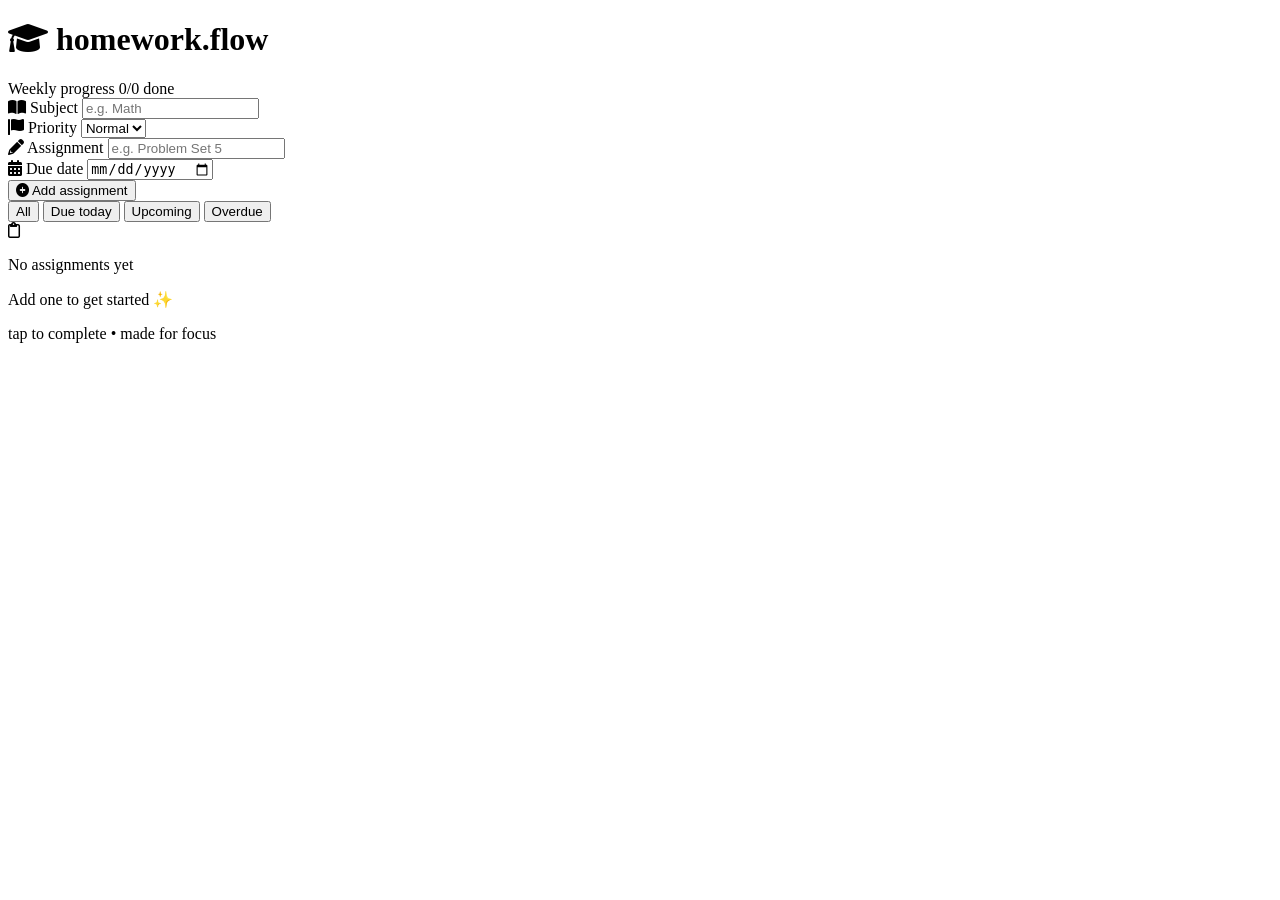
==== index.html @ b2c5ca24 "Create index.html" ====
<!DOCTYPE html>
<html lang="en">
<head>
  <meta charset="UTF-8">
  <meta name="viewport" content="width=device-width, initial-scale=1.0, maximum-scale=1.0, user-scalable=yes">
  <title>Homework Tracker • flow</title>
  <!-- Font Awesome 6 -->
  <link rel="stylesheet" href="https://cdnjs.cloudflare.com/ajax/libs/font-awesome/6.0.0-beta3/css/all.min.css">
  <!-- Google Font Inter -->
  <link rel="preconnect" href="https://fonts.googleapis.com">
  <link rel="preconnect" href="https://fonts.gstatic.com" crossorigin>
  <link href="https://fonts.googleapis.com/css2?family=Inter:opsz,wght@14..32,400;14..32,500;14..32,600;14..32,700&display=swap" rel="stylesheet">
  <!-- Our styles -->
  <link rel="stylesheet" href="styles.css">
</head>
<body>
  <div class="container">
    <!-- header with progress -->
    <header class="header">
      <div class="header-top">
        <h1 class="logo">
          <span class="logo-icon"><i class="fas fa-graduation-cap"></i></span>
          homework<span class="logo-dot">.</span>flow
        </h1>
        <div class="date-badge" id="currentDate"></div>
      </div>
      <div class="progress-section">
        <div class="progress-text">
          <span id="progressLabel">Weekly progress</span>
          <span class="progress-numbers"><span id="completedCount">0</span>/<span id="totalCount">0</span> done</span>
        </div>
        <div class="progress-bar-container">
          <div class="progress-bar" id="progressBar" style="width: 0%;"></div>
        </div>
      </div>
    </header>

    <!-- add assignment form -->
    <section class="add-section">
      <form id="assignmentForm" autocomplete="off">
        <div class="input-row">
          <div class="field subject-field">
            <label for="subjectInput"><i class="fas fa-book-open"></i> Subject</label>
            <input type="text" id="subjectInput" placeholder="e.g. Math" required>
          </div>
          <div class="field priority-field">
            <label for="prioritySelect"><i class="fas fa-flag"></i> Priority</label>
            <select id="prioritySelect">
              <option value="normal">Normal</option>
              <option value="urgent">Urgent</option>
              <option value="low">Low</option>
            </select>
          </div>
        </div>
        <div class="field title-field">
          <label for="titleInput"><i class="fas fa-pencil-alt"></i> Assignment</label>
          <input type="text" id="titleInput" placeholder="e.g. Problem Set 5" required>
        </div>
        <div class="field date-field">
          <label for="dueDateInput"><i class="fas fa-calendar-alt"></i> Due date</label>
          <input type="date" id="dueDateInput" required>
        </div>
        <button type="submit" class="btn-add">
          <i class="fas fa-plus-circle"></i> Add assignment
        </button>
      </form>
    </section>

    <!-- filter tabs -->
    <div class="filters">
      <button class="filter-btn active" data-filter="all">All</button>
      <button class="filter-btn" data-filter="today">Due today</button>
      <button class="filter-btn" data-filter="upcoming">Upcoming</button>
      <button class="filter-btn" data-filter="overdue">Overdue</button>
    </div>

    <!-- assignments list -->
    <section class="assignments-list" id="assignmentsList">
      <!-- dynamically populated by app.js -->
      <div class="empty-state" id="emptyState">
        <div class="empty-icon"><i class="far fa-clipboard"></i></div>
        <p>No assignments yet</p>
        <p class="sub">Add one to get started ✨</p>
      </div>
    </section>

    <footer class="footer">
      <p>tap to complete • made for focus</p>
    </footer>
  </div>

  <!-- our main JavaScript -->
  <script src="app.js"></script>
</body>
</html>
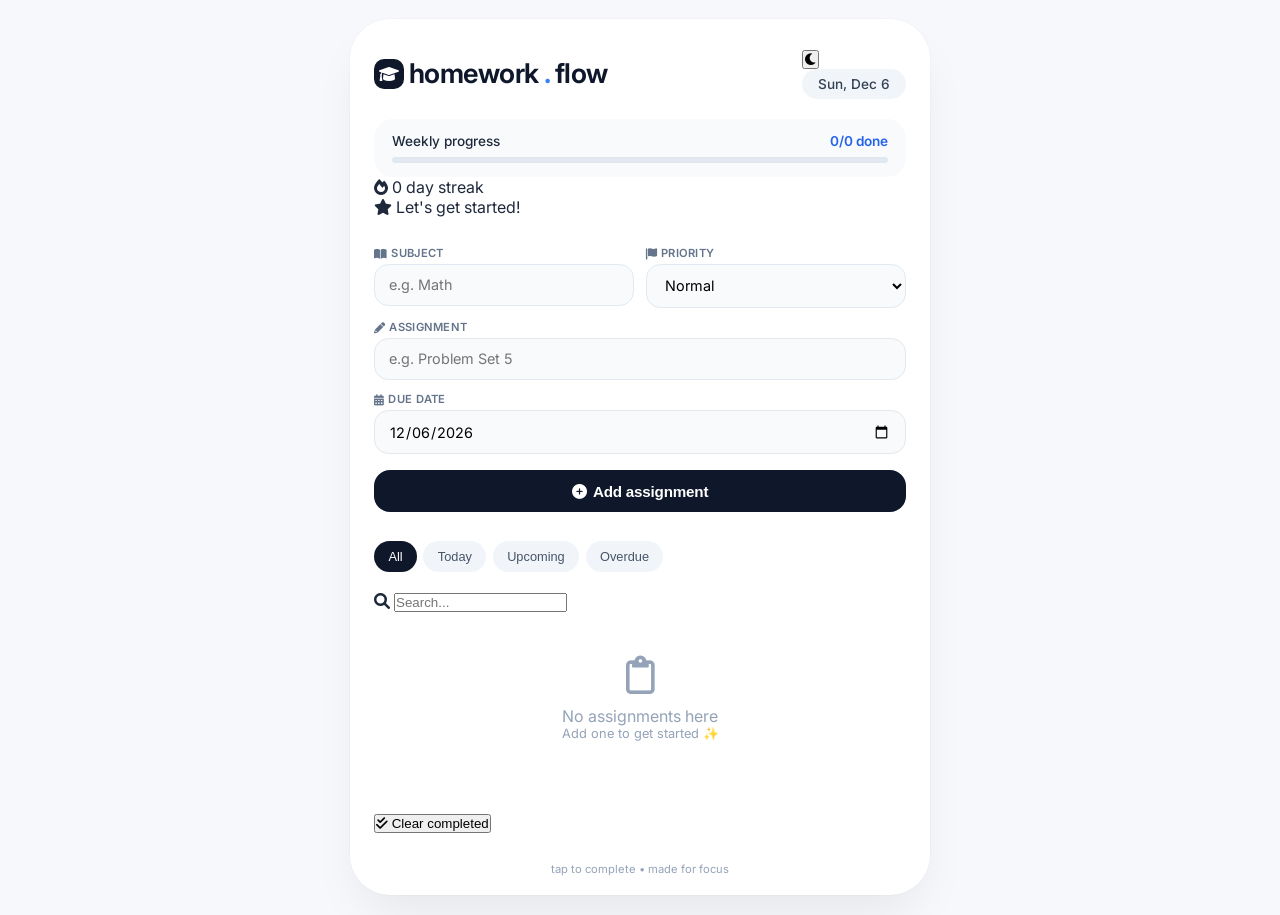
==== commit 88f54350: "Update index.html" ====
--- a/index.html
+++ b/index.html
@@ -2,27 +2,29 @@
 <html lang="en">
 <head>
   <meta charset="UTF-8">
-  <meta name="viewport" content="width=device-width, initial-scale=1.0, maximum-scale=1.0, user-scalable=yes">
+  <meta name="viewport" content="width=device-width, initial-scale=1.0, maximum-scale=1.0, user-scalable=yes, viewport-fit=cover">
   <title>Homework Tracker • flow</title>
-  <!-- Font Awesome 6 -->
   <link rel="stylesheet" href="https://cdnjs.cloudflare.com/ajax/libs/font-awesome/6.0.0-beta3/css/all.min.css">
-  <!-- Google Font Inter -->
   <link rel="preconnect" href="https://fonts.googleapis.com">
   <link rel="preconnect" href="https://fonts.gstatic.com" crossorigin>
   <link href="https://fonts.googleapis.com/css2?family=Inter:opsz,wght@14..32,400;14..32,500;14..32,600;14..32,700&display=swap" rel="stylesheet">
-  <!-- Our styles -->
   <link rel="stylesheet" href="styles.css">
 </head>
 <body>
   <div class="container">
-    <!-- header with progress -->
+    <!-- header -->
     <header class="header">
       <div class="header-top">
         <h1 class="logo">
           <span class="logo-icon"><i class="fas fa-graduation-cap"></i></span>
           homework<span class="logo-dot">.</span>flow
         </h1>
-        <div class="date-badge" id="currentDate"></div>
+        <div class="header-actions">
+          <button class="icon-btn theme-toggle" id="themeToggle" aria-label="Toggle theme">
+            <i class="fas fa-moon"></i>
+          </button>
+          <div class="date-badge" id="currentDate"></div>
+        </div>
       </div>
       <div class="progress-section">
         <div class="progress-text">
@@ -31,6 +33,17 @@
         </div>
         <div class="progress-bar-container">
           <div class="progress-bar" id="progressBar" style="width: 0%;"></div>
+        </div>
+      </div>
+      <!-- streak & motivation -->
+      <div class="stats-row" id="statsRow">
+        <div class="stat-badge">
+          <i class="fas fa-fire"></i>
+          <span id="streakCount">0</span> day streak
+        </div>
+        <div class="stat-badge" id="motivationBadge">
+          <i class="fas fa-star"></i>
+          <span id="motivationText">Let's get started!</span>
         </div>
       </div>
     </header>
@@ -66,17 +79,22 @@
       </form>
     </section>
 
-    <!-- filter tabs -->
-    <div class="filters">
-      <button class="filter-btn active" data-filter="all">All</button>
-      <button class="filter-btn" data-filter="today">Due today</button>
-      <button class="filter-btn" data-filter="upcoming">Upcoming</button>
-      <button class="filter-btn" data-filter="overdue">Overdue</button>
+    <!-- filter tabs + search -->
+    <div class="controls-row">
+      <div class="filters">
+        <button class="filter-btn active" data-filter="all">All</button>
+        <button class="filter-btn" data-filter="today">Today</button>
+        <button class="filter-btn" data-filter="upcoming">Upcoming</button>
+        <button class="filter-btn" data-filter="overdue">Overdue</button>
+      </div>
+      <div class="search-wrapper">
+        <i class="fas fa-search search-icon"></i>
+        <input type="text" id="searchInput" placeholder="Search..." class="search-input">
+      </div>
     </div>
 
     <!-- assignments list -->
     <section class="assignments-list" id="assignmentsList">
-      <!-- dynamically populated by app.js -->
       <div class="empty-state" id="emptyState">
         <div class="empty-icon"><i class="far fa-clipboard"></i></div>
         <p>No assignments yet</p>
@@ -84,12 +102,18 @@
       </div>
     </section>
 
+    <!-- clear completed button -->
+    <div class="actions-footer">
+      <button class="btn-clear" id="clearCompletedBtn">
+        <i class="fas fa-check-double"></i> Clear completed
+      </button>
+    </div>
+
     <footer class="footer">
       <p>tap to complete • made for focus</p>
     </footer>
   </div>
 
-  <!-- our main JavaScript -->
   <script src="app.js"></script>
 </body>
 </html>
--- a/styles.css
+++ b/styles.css
@@ -0,0 +1,358 @@
+/* ----- base & reset ----- */
+* {
+  margin: 0;
+  padding: 0;
+  box-sizing: border-box;
+}
+
+body {
+  background: #f6f8fc;
+  font-family: 'Inter', -apple-system, BlinkMacSystemFont, 'Segoe UI', Roboto, sans-serif;
+  display: flex;
+  justify-content: center;
+  align-items: center;
+  min-height: 100vh;
+  padding: 1.2rem;
+  color: #1e293b;
+}
+
+.container {
+  width: 100%;
+  max-width: 580px;
+  background: rgba(255,255,255,0.8);
+  backdrop-filter: blur(24px);
+  -webkit-backdrop-filter: blur(24px);
+  background: #ffffff;
+  border-radius: 2.5rem;
+  padding: 1.8rem 1.5rem 1.2rem;
+  box-shadow: 0 25px 50px -12px rgba(0,0,0,0.08), 0 0 0 1px rgba(0,0,0,0.02);
+}
+
+/* ----- header ----- */
+.header {
+  margin-bottom: 1.8rem;
+}
+
+.header-top {
+  display: flex;
+  justify-content: space-between;
+  align-items: center;
+  margin-bottom: 1.2rem;
+}
+
+.logo {
+  font-weight: 650;
+  font-size: 1.7rem;
+  letter-spacing: -0.5px;
+  color: #0f172a;
+  display: flex;
+  align-items: center;
+  gap: 0.3rem;
+}
+
+.logo-icon {
+  background: #0f172a;
+  color: white;
+  font-size: 1rem;
+  width: 30px;
+  height: 30px;
+  border-radius: 10px;
+  display: flex;
+  align-items: center;
+  justify-content: center;
+}
+
+.logo-dot {
+  color: #3b82f6;
+  font-weight: 700;
+}
+
+.date-badge {
+  background: #f1f5f9;
+  padding: 0.45rem 1rem;
+  border-radius: 2rem;
+  font-weight: 500;
+  font-size: 0.85rem;
+  color: #334155;
+}
+
+.progress-section {
+  background: #f8fafc;
+  border-radius: 1.2rem;
+  padding: 0.9rem 1.1rem;
+}
+
+.progress-text {
+  display: flex;
+  justify-content: space-between;
+  font-size: 0.85rem;
+  font-weight: 500;
+  margin-bottom: 0.5rem;
+}
+
+.progress-numbers {
+  color: #2563eb;
+  font-weight: 600;
+}
+
+.progress-bar-container {
+  height: 6px;
+  background: #e2e8f0;
+  border-radius: 20px;
+  overflow: hidden;
+}
+
+.progress-bar {
+  height: 100%;
+  width: 0%;
+  background: linear-gradient(90deg, #2563eb, #3b82f6);
+  border-radius: 20px;
+  transition: width 0.35s ease;
+}
+
+/* ----- add form ----- */
+.add-section {
+  margin-bottom: 1.8rem;
+}
+
+#assignmentForm {
+  display: flex;
+  flex-direction: column;
+  gap: 0.8rem;
+}
+
+.input-row {
+  display: flex;
+  gap: 0.7rem;
+}
+
+.field {
+  display: flex;
+  flex-direction: column;
+  gap: 0.25rem;
+  flex: 1;
+}
+
+.field label {
+  font-size: 0.7rem;
+  font-weight: 600;
+  text-transform: uppercase;
+  letter-spacing: 0.3px;
+  color: #64748b;
+  display: flex;
+  align-items: center;
+  gap: 0.25rem;
+}
+
+.field input, .field select {
+  background: #f1f5f9;
+  border: 1px solid transparent;
+  border-radius: 0.9rem;
+  padding: 0.7rem 0.9rem;
+  font-family: 'Inter', sans-serif;
+  font-size: 0.9rem;
+  outline: none;
+  transition: all 0.2s;
+  background: #f8fafc;
+  border: 1px solid #e2e8f0;
+}
+
+.field input:focus, .field select:focus {
+  border-color: #3b82f6;
+  background: white;
+  box-shadow: 0 0 0 3px rgba(59,130,246,0.1);
+}
+
+.btn-add {
+  background: #0f172a;
+  color: white;
+  border: none;
+  border-radius: 1rem;
+  padding: 0.8rem;
+  font-weight: 600;
+  font-size: 0.95rem;
+  display: flex;
+  align-items: center;
+  justify-content: center;
+  gap: 0.4rem;
+  cursor: pointer;
+  transition: 0.2s;
+  margin-top: 0.2rem;
+  letter-spacing: -0.2px;
+}
+
+.btn-add:hover {
+  background: #1e293b;
+}
+
+/* ----- filters ----- */
+.filters {
+  display: flex;
+  gap: 0.4rem;
+  margin-bottom: 1.2rem;
+  flex-wrap: wrap;
+}
+
+.filter-btn {
+  background: #f1f5f9;
+  border: none;
+  padding: 0.5rem 0.9rem;
+  border-radius: 2rem;
+  font-size: 0.8rem;
+  font-weight: 500;
+  color: #475569;
+  cursor: pointer;
+  transition: all 0.2s;
+}
+
+.filter-btn.active {
+  background: #0f172a;
+  color: white;
+}
+
+/* ----- assignment cards ----- */
+.assignments-list {
+  display: flex;
+  flex-direction: column;
+  gap: 0.7rem;
+  min-height: 200px;
+}
+
+.assignment-card {
+  background: white;
+  border: 1px solid #e9eef3;
+  border-radius: 1.2rem;
+  padding: 0.9rem 1rem;
+  display: flex;
+  align-items: center;
+  justify-content: space-between;
+  transition: all 0.2s ease;
+  box-shadow: 0 1px 3px rgba(0,0,0,0.02);
+  animation: fadeSlide 0.25s ease;
+}
+
+.assignment-card:hover {
+  border-color: #cbd5e1;
+}
+
+.assignment-left {
+  display: flex;
+  align-items: center;
+  gap: 0.8rem;
+  flex: 1;
+}
+
+.priority-dot {
+  width: 4px;
+  height: 32px;
+  border-radius: 20px;
+  background: #94a3b8;
+}
+
+.priority-dot.urgent {
+  background: #ef4444;
+}
+.priority-dot.low {
+  background: #22c55e;
+}
+
+.assignment-info {
+  display: flex;
+  flex-direction: column;
+  gap: 0.15rem;
+}
+
+.assignment-title {
+  font-weight: 600;
+  font-size: 0.95rem;
+  color: #0f172a;
+}
+
+.assignment-meta {
+  display: flex;
+  gap: 0.8rem;
+  font-size: 0.7rem;
+  color: #64748b;
+}
+
+.subject-badge {
+  background: #f1f5f9;
+  padding: 0.15rem 0.6rem;
+  border-radius: 20px;
+  font-weight: 500;
+  color: #334155;
+}
+
+.due-text {
+  display: flex;
+  align-items: center;
+  gap: 0.2rem;
+}
+
+.overdue-text {
+  color: #ef4444;
+  font-weight: 600;
+}
+
+.check-btn {
+  background: transparent;
+  border: 2px solid #cbd5e1;
+  width: 26px;
+  height: 26px;
+  border-radius: 50%;
+  cursor: pointer;
+  transition: 0.2s;
+  display: flex;
+  align-items: center;
+  justify-content: center;
+  color: transparent;
+  font-size: 0.8rem;
+}
+
+.check-btn:hover {
+  border-color: #2563eb;
+  background: #eff6ff;
+}
+
+.assignment-card.completed {
+  opacity: 0.75;
+  background: #f9fafb;
+}
+
+.assignment-card.completed .assignment-title {
+  text-decoration: line-through;
+  color: #64748b;
+}
+
+.assignment-card.completed .check-btn {
+  background: #22c55e;
+  border-color: #22c55e;
+  color: white;
+}
+
+.empty-state {
+  text-align: center;
+  padding: 2.5rem 1rem;
+  color: #94a3b8;
+}
+
+.empty-icon {
+  font-size: 2.4rem;
+  margin-bottom: 0.5rem;
+}
+
+.sub {
+  font-size: 0.8rem;
+}
+
+.footer {
+  margin-top: 1.8rem;
+  text-align: center;
+  font-size: 0.7rem;
+  color: #94a3b8;
+}
+
+@keyframes fadeSlide {
+  0% { opacity: 0; transform: translateY(5px); }
+  100% { opacity: 1; transform: translateY(0); }
+}
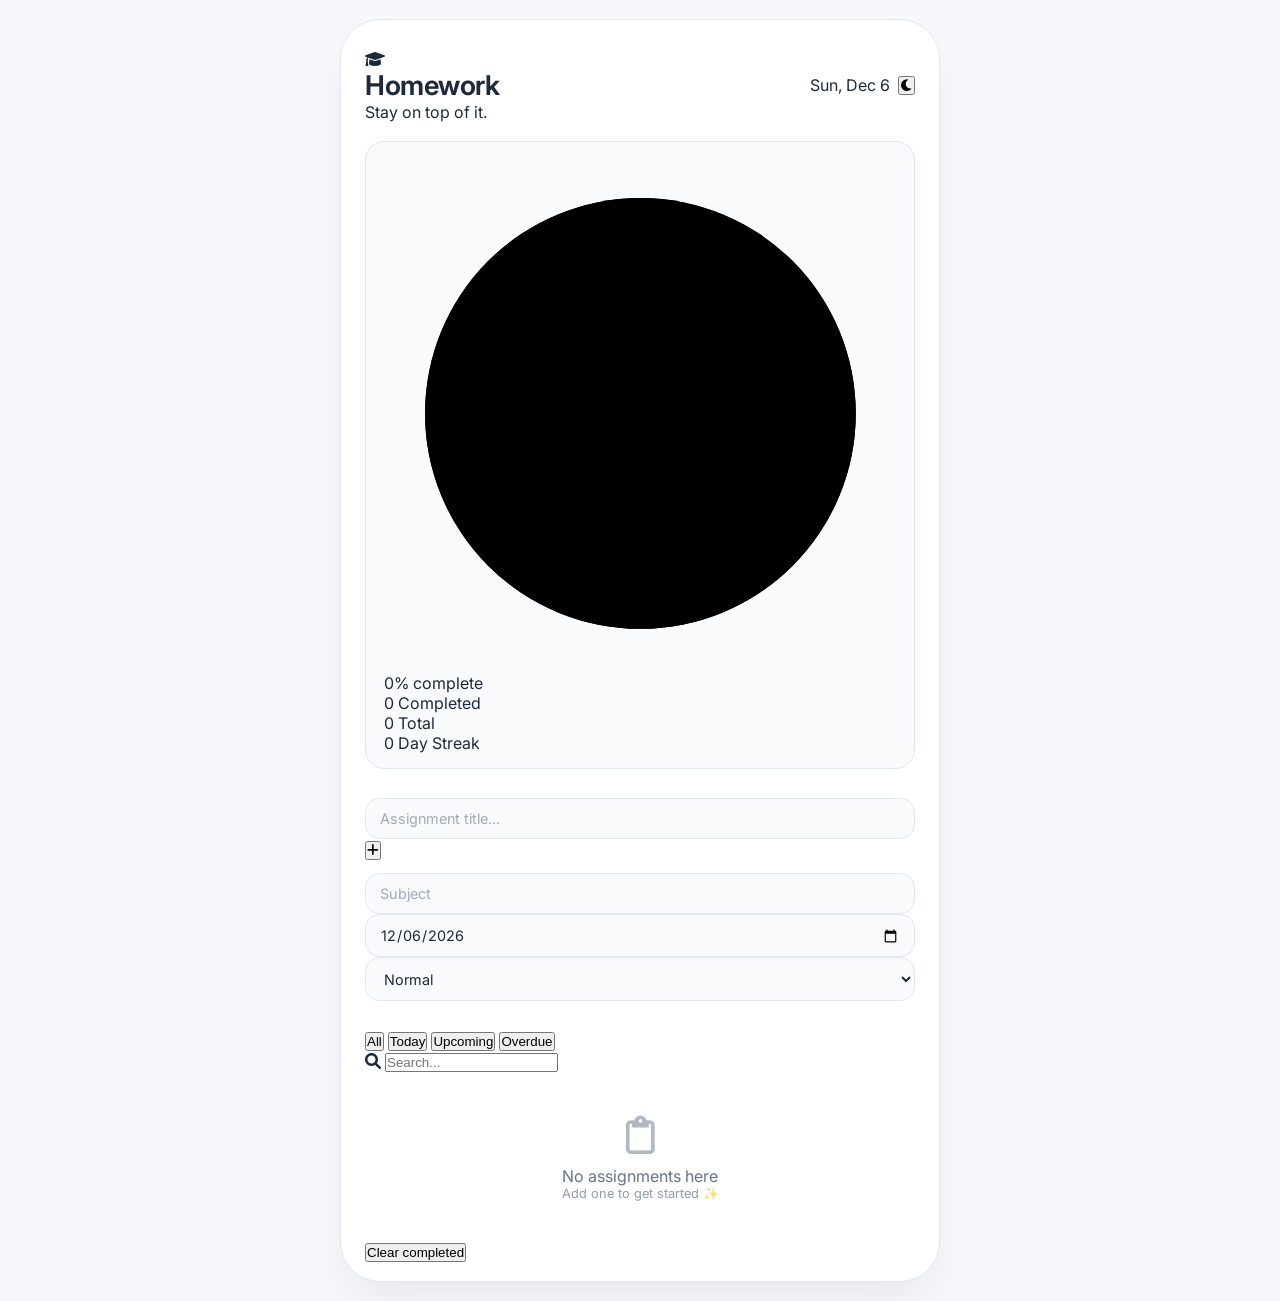
==== commit 7d4f1edb: "Update index.html" ====
--- a/index.html
+++ b/index.html
@@ -3,11 +3,11 @@
 <head>
   <meta charset="UTF-8">
   <meta name="viewport" content="width=device-width, initial-scale=1.0, maximum-scale=1.0, user-scalable=yes, viewport-fit=cover">
-  <title>Homework Tracker • flow</title>
+  <title>Homework • flow</title>
   <link rel="stylesheet" href="https://cdnjs.cloudflare.com/ajax/libs/font-awesome/6.0.0-beta3/css/all.min.css">
   <link rel="preconnect" href="https://fonts.googleapis.com">
   <link rel="preconnect" href="https://fonts.gstatic.com" crossorigin>
-  <link href="https://fonts.googleapis.com/css2?family=Inter:opsz,wght@14..32,400;14..32,500;14..32,600;14..32,700&display=swap" rel="stylesheet">
+  <link href="https://fonts.googleapis.com/css2?family=Inter:opsz,wght@14..32,300;14..32,400;14..32,500;14..32,600;14..32,700&display=swap" rel="stylesheet">
   <link rel="stylesheet" href="styles.css">
 </head>
 <body>
@@ -15,49 +15,73 @@
     <!-- header -->
     <header class="header">
       <div class="header-top">
-        <h1 class="logo">
-          <span class="logo-icon"><i class="fas fa-graduation-cap"></i></span>
-          homework<span class="logo-dot">.</span>flow
-        </h1>
+        <div class="logo-group">
+          <div class="logo-mark">
+            <i class="fas fa-graduation-cap"></i>
+          </div>
+          <div>
+            <h1 class="logo">Homework</h1>
+            <p class="logo-subtitle">Stay on top of it.</p>
+          </div>
+        </div>
         <div class="header-actions">
-          <button class="icon-btn theme-toggle" id="themeToggle" aria-label="Toggle theme">
+          <div class="date-display" id="currentDate"></div>
+          <button class="theme-btn" id="themeToggle" aria-label="Toggle theme">
             <i class="fas fa-moon"></i>
           </button>
-          <div class="date-badge" id="currentDate"></div>
         </div>
       </div>
+      
+      <!-- progress ring -->
       <div class="progress-section">
-        <div class="progress-text">
-          <span id="progressLabel">Weekly progress</span>
-          <span class="progress-numbers"><span id="completedCount">0</span>/<span id="totalCount">0</span> done</span>
+        <div class="progress-ring-container">
+          <svg class="progress-ring" viewBox="0 0 100 100">
+            <circle class="progress-ring-bg" cx="50" cy="50" r="42"></circle>
+            <circle class="progress-ring-fill" id="progressRing" cx="50" cy="50" r="42"></circle>
+          </svg>
+          <div class="progress-ring-text">
+            <span class="progress-percent" id="progressPercent">0%</span>
+            <span class="progress-label">complete</span>
+          </div>
         </div>
-        <div class="progress-bar-container">
-          <div class="progress-bar" id="progressBar" style="width: 0%;"></div>
-        </div>
-      </div>
-      <!-- streak & motivation -->
-      <div class="stats-row" id="statsRow">
-        <div class="stat-badge">
-          <i class="fas fa-fire"></i>
-          <span id="streakCount">0</span> day streak
-        </div>
-        <div class="stat-badge" id="motivationBadge">
-          <i class="fas fa-star"></i>
-          <span id="motivationText">Let's get started!</span>
+        <div class="progress-details">
+          <div class="progress-stat">
+            <span class="stat-number" id="completedCount">0</span>
+            <span class="stat-label">Completed</span>
+          </div>
+          <div class="progress-divider"></div>
+          <div class="progress-stat">
+            <span class="stat-number" id="totalCount">0</span>
+            <span class="stat-label">Total</span>
+          </div>
+          <div class="progress-divider"></div>
+          <div class="progress-stat">
+            <span class="stat-number" id="streakCount">0</span>
+            <span class="stat-label">Day Streak</span>
+          </div>
         </div>
       </div>
     </header>
 
-    <!-- add assignment form -->
+    <!-- quick add -->
     <section class="add-section">
       <form id="assignmentForm" autocomplete="off">
-        <div class="input-row">
-          <div class="field subject-field">
-            <label for="subjectInput"><i class="fas fa-book-open"></i> Subject</label>
-            <input type="text" id="subjectInput" placeholder="e.g. Math" required>
+        <div class="form-row-top">
+          <div class="field field-title">
+            <input type="text" id="titleInput" placeholder="Assignment title..." required>
           </div>
-          <div class="field priority-field">
-            <label for="prioritySelect"><i class="fas fa-flag"></i> Priority</label>
+          <button type="submit" class="btn-add-circle" aria-label="Add assignment">
+            <i class="fas fa-plus"></i>
+          </button>
+        </div>
+        <div class="form-row-bottom">
+          <div class="field">
+            <input type="text" id="subjectInput" placeholder="Subject" required>
+          </div>
+          <div class="field">
+            <input type="date" id="dueDateInput" required>
+          </div>
+          <div class="field">
             <select id="prioritySelect">
               <option value="normal">Normal</option>
               <option value="urgent">Urgent</option>
@@ -65,53 +89,40 @@
             </select>
           </div>
         </div>
-        <div class="field title-field">
-          <label for="titleInput"><i class="fas fa-pencil-alt"></i> Assignment</label>
-          <input type="text" id="titleInput" placeholder="e.g. Problem Set 5" required>
-        </div>
-        <div class="field date-field">
-          <label for="dueDateInput"><i class="fas fa-calendar-alt"></i> Due date</label>
-          <input type="date" id="dueDateInput" required>
-        </div>
-        <button type="submit" class="btn-add">
-          <i class="fas fa-plus-circle"></i> Add assignment
-        </button>
       </form>
     </section>
 
-    <!-- filter tabs + search -->
-    <div class="controls-row">
-      <div class="filters">
-        <button class="filter-btn active" data-filter="all">All</button>
-        <button class="filter-btn" data-filter="today">Today</button>
-        <button class="filter-btn" data-filter="upcoming">Upcoming</button>
-        <button class="filter-btn" data-filter="overdue">Overdue</button>
+    <!-- filters & search -->
+    <div class="controls-section">
+      <div class="filter-scroll">
+        <button class="filter-chip active" data-filter="all">All</button>
+        <button class="filter-chip" data-filter="today">Today</button>
+        <button class="filter-chip" data-filter="upcoming">Upcoming</button>
+        <button class="filter-chip" data-filter="overdue">Overdue</button>
       </div>
-      <div class="search-wrapper">
-        <i class="fas fa-search search-icon"></i>
-        <input type="text" id="searchInput" placeholder="Search..." class="search-input">
+      <div class="search-box">
+        <i class="fas fa-search"></i>
+        <input type="text" id="searchInput" placeholder="Search...">
       </div>
     </div>
 
     <!-- assignments list -->
     <section class="assignments-list" id="assignmentsList">
-      <div class="empty-state" id="emptyState">
-        <div class="empty-icon"><i class="far fa-clipboard"></i></div>
-        <p>No assignments yet</p>
-        <p class="sub">Add one to get started ✨</p>
+      <div class="empty-state">
+        <div class="empty-icon">
+          <i class="far fa-check-circle"></i>
+        </div>
+        <p class="empty-title">All clear</p>
+        <p class="empty-sub">Add an assignment to get started</p>
       </div>
     </section>
 
-    <!-- clear completed button -->
-    <div class="actions-footer">
-      <button class="btn-clear" id="clearCompletedBtn">
-        <i class="fas fa-check-double"></i> Clear completed
+    <!-- footer action -->
+    <div class="footer-action">
+      <button class="btn-text" id="clearCompletedBtn">
+        Clear completed
       </button>
     </div>
-
-    <footer class="footer">
-      <p>tap to complete • made for focus</p>
-    </footer>
   </div>
 
   <script src="app.js"></script>
--- a/styles.css
+++ b/styles.css
@@ -5,27 +5,70 @@
   box-sizing: border-box;
 }
 
+:root {
+  --bg: #f6f8fc;
+  --card-bg: #ffffff;
+  --text: #1e293b;
+  --text-secondary: #64748b;
+  --border: #e2e8f0;
+  --input-bg: #f8fafc;
+  --hover-bg: #f1f5f9;
+  --shadow: 0 25px 50px -12px rgba(0,0,0,0.08);
+  --progress-bg: #e2e8f0;
+  --badge-bg: #f1f5f9;
+  --logo-bg: #0f172a;
+  --logo-color: white;
+  --btn-primary: #0f172a;
+  --btn-primary-hover: #1e293b;
+  --card-border: #e9eef3;
+  --overdue: #ef4444;
+  --success: #22c55e;
+  --accent: #3b82f6;
+  --filter-active-bg: #0f172a;
+  --filter-active-text: white;
+}
+
+[data-theme="dark"] {
+  --bg: #0f172a;
+  --card-bg: #1e293b;
+  --text: #f1f5f9;
+  --text-secondary: #94a3b8;
+  --border: #334155;
+  --input-bg: #1e293b;
+  --hover-bg: #334155;
+  --shadow: 0 25px 50px -12px rgba(0,0,0,0.4);
+  --progress-bg: #334155;
+  --badge-bg: #334155;
+  --logo-bg: #3b82f6;
+  --logo-color: white;
+  --btn-primary: #3b82f6;
+  --btn-primary-hover: #2563eb;
+  --card-border: #334155;
+  --filter-active-bg: #3b82f6;
+  --filter-active-text: white;
+}
+
 body {
-  background: #f6f8fc;
+  background: var(--bg);
   font-family: 'Inter', -apple-system, BlinkMacSystemFont, 'Segoe UI', Roboto, sans-serif;
   display: flex;
   justify-content: center;
   align-items: center;
   min-height: 100vh;
   padding: 1.2rem;
-  color: #1e293b;
+  color: var(--text);
+  transition: background 0.3s ease, color 0.3s ease;
 }
 
 .container {
   width: 100%;
-  max-width: 580px;
-  background: rgba(255,255,255,0.8);
-  backdrop-filter: blur(24px);
-  -webkit-backdrop-filter: blur(24px);
-  background: #ffffff;
+  max-width: 600px;
+  background: var(--card-bg);
   border-radius: 2.5rem;
   padding: 1.8rem 1.5rem 1.2rem;
-  box-shadow: 0 25px 50px -12px rgba(0,0,0,0.08), 0 0 0 1px rgba(0,0,0,0.02);
+  box-shadow: var(--shadow);
+  border: 1px solid var(--border);
+  transition: background 0.3s ease, border-color 0.3s ease, box-shadow 0.3s ease;
 }
 
 /* ----- header ----- */
@@ -38,21 +81,28 @@
   justify-content: space-between;
   align-items: center;
   margin-bottom: 1.2rem;
+}
+
+.header-actions {
+  display: flex;
+  align-items: center;
+  gap: 0.5rem;
 }
 
 .logo {
   font-weight: 650;
   font-size: 1.7rem;
   letter-spacing: -0.5px;
-  color: #0f172a;
+  color: var(--text);
   display: flex;
   align-items: center;
   gap: 0.3rem;
+  transition: color 0.3s ease;
 }
 
 .logo-icon {
-  background: #0f172a;
-  color: white;
+  background: var(--logo-bg);
+  color: var(--logo-color);
   font-size: 1rem;
   width: 30px;
   height: 30px;
@@ -60,26 +110,50 @@
   display: flex;
   align-items: center;
   justify-content: center;
+  transition: background 0.3s ease;
 }
 
 .logo-dot {
-  color: #3b82f6;
+  color: var(--accent);
   font-weight: 700;
 }
 
+.icon-btn {
+  background: var(--badge-bg);
+  border: none;
+  color: var(--text);
+  width: 36px;
+  height: 36px;
+  border-radius: 50%;
+  cursor: pointer;
+  display: flex;
+  align-items: center;
+  justify-content: center;
+  font-size: 1rem;
+  transition: all 0.2s;
+}
+
+.icon-btn:hover {
+  background: var(--hover-bg);
+  transform: scale(1.05);
+}
+
 .date-badge {
-  background: #f1f5f9;
+  background: var(--badge-bg);
   padding: 0.45rem 1rem;
   border-radius: 2rem;
   font-weight: 500;
   font-size: 0.85rem;
-  color: #334155;
+  color: var(--text-secondary);
+  transition: background 0.3s ease, color 0.3s ease;
 }
 
 .progress-section {
-  background: #f8fafc;
+  background: var(--input-bg);
   border-radius: 1.2rem;
   padding: 0.9rem 1.1rem;
+  border: 1px solid var(--border);
+  transition: background 0.3s ease, border-color 0.3s ease;
 }
 
 .progress-text {
@@ -91,23 +165,48 @@
 }
 
 .progress-numbers {
-  color: #2563eb;
+  color: var(--accent);
   font-weight: 600;
 }
 
 .progress-bar-container {
   height: 6px;
-  background: #e2e8f0;
+  background: var(--progress-bg);
   border-radius: 20px;
   overflow: hidden;
+  transition: background 0.3s ease;
 }
 
 .progress-bar {
   height: 100%;
   width: 0%;
-  background: linear-gradient(90deg, #2563eb, #3b82f6);
+  background: linear-gradient(90deg, var(--accent), #60a5fa);
   border-radius: 20px;
-  transition: width 0.35s ease;
+  transition: width 0.4s ease;
+}
+
+/* stats row */
+.stats-row {
+  display: flex;
+  gap: 0.6rem;
+  margin-top: 0.8rem;
+}
+
+.stat-badge {
+  background: var(--badge-bg);
+  padding: 0.4rem 0.8rem;
+  border-radius: 2rem;
+  font-size: 0.75rem;
+  font-weight: 500;
+  color: var(--text-secondary);
+  display: flex;
+  align-items: center;
+  gap: 0.3rem;
+  transition: background 0.3s ease;
+}
+
+.stat-badge i {
+  color: var(--accent);
 }
 
 /* ----- add form ----- */
@@ -138,33 +237,36 @@
   font-weight: 600;
   text-transform: uppercase;
   letter-spacing: 0.3px;
-  color: #64748b;
+  color: var(--text-secondary);
   display: flex;
   align-items: center;
   gap: 0.25rem;
 }
 
 .field input, .field select {
-  background: #f1f5f9;
-  border: 1px solid transparent;
+  background: var(--input-bg);
+  color: var(--text);
+  border: 1px solid var(--border);
   border-radius: 0.9rem;
   padding: 0.7rem 0.9rem;
   font-family: 'Inter', sans-serif;
   font-size: 0.9rem;
   outline: none;
   transition: all 0.2s;
-  background: #f8fafc;
-  border: 1px solid #e2e8f0;
 }
 
 .field input:focus, .field select:focus {
-  border-color: #3b82f6;
-  background: white;
-  box-shadow: 0 0 0 3px rgba(59,130,246,0.1);
+  border-color: var(--accent);
+  box-shadow: 0 0 0 3px rgba(59,130,246,0.15);
+}
+
+.field input::placeholder {
+  color: var(--text-secondary);
+  opacity: 0.6;
 }
 
 .btn-add {
-  background: #0f172a;
+  background: var(--btn-primary);
   color: white;
   border: none;
   border-radius: 1rem;
@@ -182,32 +284,80 @@
 }
 
 .btn-add:hover {
-  background: #1e293b;
-}
-
-/* ----- filters ----- */
+  background: var(--btn-primary-hover);
+  transform: translateY(-1px);
+}
+
+/* ----- controls row ----- */
+.controls-row {
+  display: flex;
+  justify-content: space-between;
+  align-items: center;
+  margin-bottom: 1.2rem;
+  gap: 0.6rem;
+  flex-wrap: wrap;
+}
+
 .filters {
   display: flex;
   gap: 0.4rem;
-  margin-bottom: 1.2rem;
   flex-wrap: wrap;
 }
 
 .filter-btn {
-  background: #f1f5f9;
+  background: var(--badge-bg);
   border: none;
   padding: 0.5rem 0.9rem;
   border-radius: 2rem;
   font-size: 0.8rem;
   font-weight: 500;
-  color: #475569;
+  color: var(--text-secondary);
   cursor: pointer;
   transition: all 0.2s;
 }
 
 .filter-btn.active {
-  background: #0f172a;
-  color: white;
+  background: var(--filter-active-bg);
+  color: var(--filter-active-text);
+}
+
+.filter-btn:hover:not(.active) {
+  background: var(--hover-bg);
+}
+
+.search-wrapper {
+  position: relative;
+}
+
+.search-icon {
+  position: absolute;
+  left: 0.7rem;
+  top: 50%;
+  transform: translateY(-50%);
+  color: var(--text-secondary);
+  font-size: 0.75rem;
+}
+
+.search-input {
+  background: var(--input-bg);
+  color: var(--text);
+  border: 1px solid var(--border);
+  border-radius: 2rem;
+  padding: 0.45rem 0.8rem 0.45rem 1.8rem;
+  font-family: 'Inter', sans-serif;
+  font-size: 0.8rem;
+  outline: none;
+  width: 140px;
+  transition: all 0.2s;
+}
+
+.search-input:focus {
+  border-color: var(--accent);
+  width: 170px;
+}
+
+.search-input::placeholder {
+  color: var(--text-secondary);
 }
 
 /* ----- assignment cards ----- */
@@ -215,24 +365,25 @@
   display: flex;
   flex-direction: column;
   gap: 0.7rem;
-  min-height: 200px;
+  min-height: 150px;
 }
 
 .assignment-card {
-  background: white;
-  border: 1px solid #e9eef3;
+  background: var(--card-bg);
+  border: 1px solid var(--card-border);
   border-radius: 1.2rem;
   padding: 0.9rem 1rem;
   display: flex;
   align-items: center;
   justify-content: space-between;
-  transition: all 0.2s ease;
-  box-shadow: 0 1px 3px rgba(0,0,0,0.02);
-  animation: fadeSlide 0.25s ease;
+  transition: all 0.25s ease;
+  animation: fadeSlide 0.3s ease;
 }
 
 .assignment-card:hover {
-  border-color: #cbd5e1;
+  border-color: var(--accent);
+  box-shadow: 0 4px 12px rgba(0,0,0,0.05);
+  transform: translateY(-1px);
 }
 
 .assignment-left {
@@ -244,17 +395,13 @@
 
 .priority-dot {
   width: 4px;
-  height: 32px;
+  min-height: 34px;
   border-radius: 20px;
   background: #94a3b8;
 }
 
-.priority-dot.urgent {
-  background: #ef4444;
-}
-.priority-dot.low {
-  background: #22c55e;
-}
+.priority-dot.urgent { background: #ef4444; }
+.priority-dot.low { background: #22c55e; }
 
 .assignment-info {
   display: flex;
@@ -265,22 +412,25 @@
 .assignment-title {
   font-weight: 600;
   font-size: 0.95rem;
-  color: #0f172a;
+  color: var(--text);
+  transition: color 0.3s ease;
 }
 
 .assignment-meta {
   display: flex;
   gap: 0.8rem;
   font-size: 0.7rem;
-  color: #64748b;
+  color: var(--text-secondary);
+  flex-wrap: wrap;
 }
 
 .subject-badge {
-  background: #f1f5f9;
+  background: var(--badge-bg);
   padding: 0.15rem 0.6rem;
   border-radius: 20px;
   font-weight: 500;
-  color: #334155;
+  color: var(--text-secondary);
+  transition: background 0.3s ease;
 }
 
 .due-text {
@@ -290,15 +440,15 @@
 }
 
 .overdue-text {
-  color: #ef4444;
+  color: var(--overdue);
   font-weight: 600;
 }
 
 .check-btn {
   background: transparent;
-  border: 2px solid #cbd5e1;
-  width: 26px;
-  height: 26px;
+  border: 2px solid var(--border);
+  width: 28px;
+  height: 28px;
   border-radius: 50%;
   cursor: pointer;
   transition: 0.2s;
@@ -307,52 +457,112 @@
   justify-content: center;
   color: transparent;
   font-size: 0.8rem;
+  flex-shrink: 0;
 }
 
 .check-btn:hover {
-  border-color: #2563eb;
-  background: #eff6ff;
+  border-color: var(--accent);
+  background: rgba(59,130,246,0.1);
 }
 
 .assignment-card.completed {
-  opacity: 0.75;
-  background: #f9fafb;
+  opacity: 0.65;
 }
 
 .assignment-card.completed .assignment-title {
   text-decoration: line-through;
-  color: #64748b;
+  color: var(--text-secondary);
 }
 
 .assignment-card.completed .check-btn {
-  background: #22c55e;
-  border-color: #22c55e;
+  background: var(--success);
+  border-color: var(--success);
   color: white;
+  animation: popCheck 0.3s ease;
 }
 
 .empty-state {
   text-align: center;
   padding: 2.5rem 1rem;
-  color: #94a3b8;
+  color: var(--text-secondary);
 }
 
 .empty-icon {
   font-size: 2.4rem;
   margin-bottom: 0.5rem;
+  opacity: 0.5;
 }
 
 .sub {
   font-size: 0.8rem;
+  opacity: 0.7;
+}
+
+/* actions footer */
+.actions-footer {
+  display: flex;
+  justify-content: center;
+  margin-top: 1rem;
+}
+
+.btn-clear {
+  background: transparent;
+  border: 1px solid var(--border);
+  color: var(--text-secondary);
+  padding: 0.5rem 1.2rem;
+  border-radius: 2rem;
+  font-size: 0.75rem;
+  font-family: 'Inter', sans-serif;
+  cursor: pointer;
+  transition: all 0.2s;
+  display: flex;
+  align-items: center;
+  gap: 0.3rem;
+}
+
+.btn-clear:hover {
+  background: rgba(239,68,68,0.1);
+  border-color: var(--overdue);
+  color: var(--overdue);
 }
 
 .footer {
-  margin-top: 1.8rem;
+  margin-top: 1.2rem;
   text-align: center;
   font-size: 0.7rem;
-  color: #94a3b8;
-}
-
+  color: var(--text-secondary);
+  opacity: 0.6;
+}
+
+/* ----- animations ----- */
 @keyframes fadeSlide {
-  0% { opacity: 0; transform: translateY(5px); }
+  0% { opacity: 0; transform: translateY(8px); }
   100% { opacity: 1; transform: translateY(0); }
 }
+
+@keyframes popCheck {
+  0% { transform: scale(0.8); }
+  50% { transform: scale(1.2); }
+  100% { transform: scale(1); }
+}
+
+/* ----- responsive ----- */
+@media (max-width: 480px) {
+  .container {
+    padding: 1.2rem 1rem;
+    border-radius: 2rem;
+  }
+  .input-row {
+    flex-direction: column;
+  }
+  .controls-row {
+    flex-direction: column;
+    align-items: stretch;
+  }
+  .search-input {
+    width: 100%;
+  }
+  .search-input:focus {
+    width: 100%;
+  }
+}
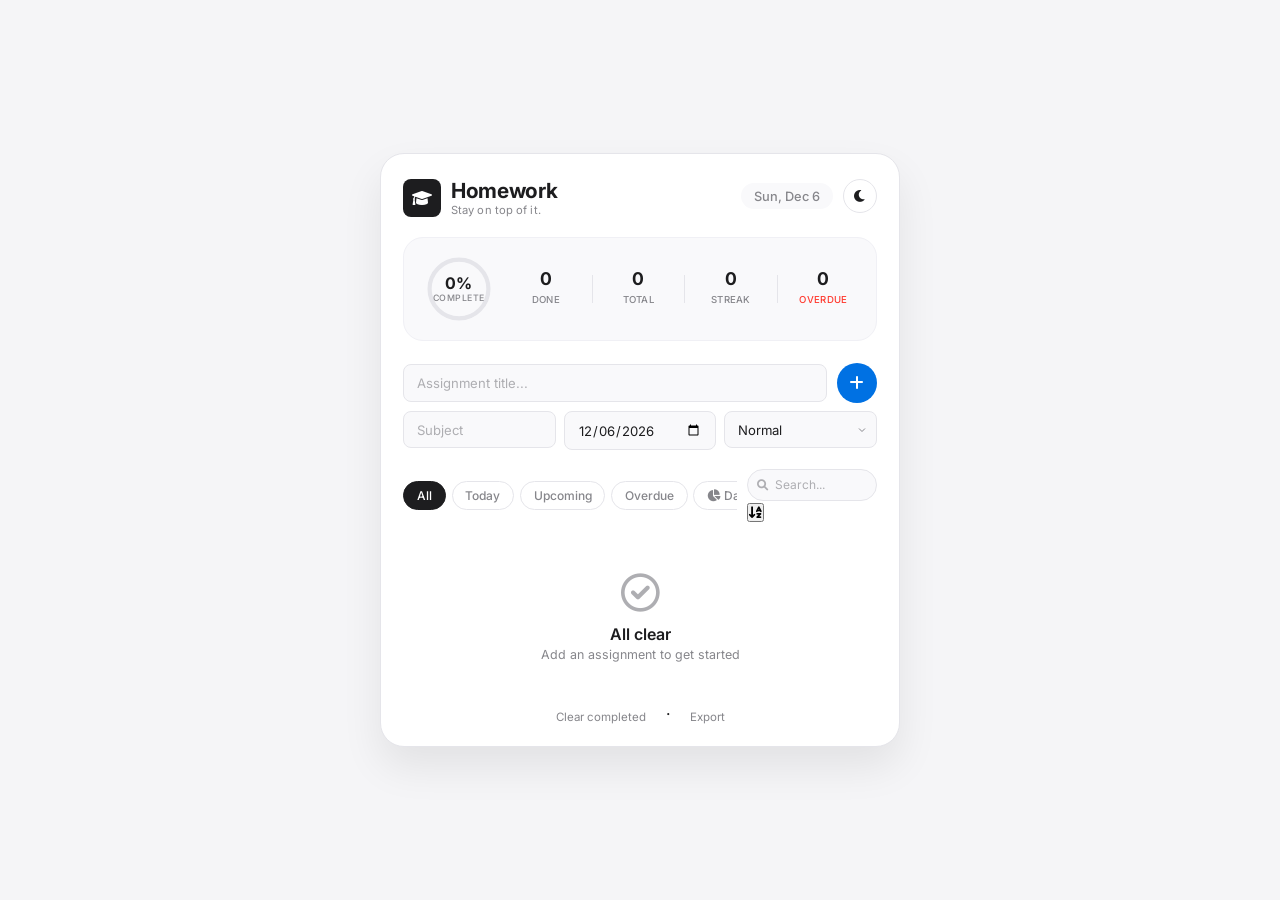
==== commit f7dc1ebe: "Update index.html" ====
--- a/index.html
+++ b/index.html
@@ -11,6 +11,9 @@
   <link rel="stylesheet" href="styles.css">
 </head>
 <body>
+  <!-- Toast notification container -->
+  <div class="toast-container" id="toastContainer"></div>
+
   <div class="container">
     <!-- header -->
     <header class="header">
@@ -21,7 +24,7 @@
           </div>
           <div>
             <h1 class="logo">Homework</h1>
-            <p class="logo-subtitle">Stay on top of it.</p>
+            <p class="logo-subtitle" id="greetingSubtitle">Stay on top of it.</p>
           </div>
         </div>
         <div class="header-actions">
@@ -32,8 +35,8 @@
         </div>
       </div>
       
-      <!-- progress ring -->
-      <div class="progress-section">
+      <!-- progress section with ring -->
+      <div class="progress-section" id="progressSection">
         <div class="progress-ring-container">
           <svg class="progress-ring" viewBox="0 0 100 100">
             <circle class="progress-ring-bg" cx="50" cy="50" r="42"></circle>
@@ -47,7 +50,7 @@
         <div class="progress-details">
           <div class="progress-stat">
             <span class="stat-number" id="completedCount">0</span>
-            <span class="stat-label">Completed</span>
+            <span class="stat-label">Done</span>
           </div>
           <div class="progress-divider"></div>
           <div class="progress-stat">
@@ -57,13 +60,25 @@
           <div class="progress-divider"></div>
           <div class="progress-stat">
             <span class="stat-number" id="streakCount">0</span>
-            <span class="stat-label">Day Streak</span>
-          </div>
-        </div>
+            <span class="stat-label">Streak</span>
+          </div>
+          <div class="progress-divider"></div>
+          <div class="progress-stat">
+            <span class="stat-number" id="overdueCount">0</span>
+            <span class="stat-label" style="color: var(--red)">Overdue</span>
+          </div>
+        </div>
+      </div>
+
+      <!-- smart suggestion -->
+      <div class="smart-suggestion" id="smartSuggestion" style="display: none;">
+        <i class="fas fa-lightbulb"></i>
+        <span id="suggestionText"></span>
+        <button class="suggestion-action" id="suggestionAction">Add</button>
       </div>
     </header>
 
-    <!-- quick add -->
+    <!-- quick add form -->
     <section class="add-section">
       <form id="assignmentForm" autocomplete="off">
         <div class="form-row-top">
@@ -76,7 +91,8 @@
         </div>
         <div class="form-row-bottom">
           <div class="field">
-            <input type="text" id="subjectInput" placeholder="Subject" required>
+            <input type="text" id="subjectInput" placeholder="Subject" list="subjectSuggestions" required>
+            <datalist id="subjectSuggestions"></datalist>
           </div>
           <div class="field">
             <input type="date" id="dueDateInput" required>
@@ -92,36 +108,90 @@
       </form>
     </section>
 
-    <!-- filters & search -->
+    <!-- filters, search & sort -->
     <div class="controls-section">
       <div class="filter-scroll">
         <button class="filter-chip active" data-filter="all">All</button>
         <button class="filter-chip" data-filter="today">Today</button>
         <button class="filter-chip" data-filter="upcoming">Upcoming</button>
         <button class="filter-chip" data-filter="overdue">Overdue</button>
-      </div>
-      <div class="search-box">
-        <i class="fas fa-search"></i>
-        <input type="text" id="searchInput" placeholder="Search...">
+        <button class="filter-chip" data-filter="dashboard" id="dashboardTab">
+          <i class="fas fa-chart-pie"></i> Dashboard
+        </button>
+      </div>
+      <div class="search-sort-row">
+        <div class="search-box">
+          <i class="fas fa-search"></i>
+          <input type="text" id="searchInput" placeholder="Search...">
+        </div>
+        <button class="sort-btn" id="sortBtn" title="Sort">
+          <i class="fas fa-arrow-down-a-z"></i>
+        </button>
       </div>
     </div>
 
     <!-- assignments list -->
-    <section class="assignments-list" id="assignmentsList">
-      <div class="empty-state">
-        <div class="empty-icon">
-          <i class="far fa-check-circle"></i>
-        </div>
-        <p class="empty-title">All clear</p>
-        <p class="empty-sub">Add an assignment to get started</p>
+    <section class="assignments-list" id="assignmentsList"></section>
+
+    <!-- dashboard view (hidden by default) -->
+    <section class="dashboard-view" id="dashboardView" style="display: none;">
+      <div class="dashboard-grid">
+        <div class="dash-card">
+          <h3 class="dash-card-title">By Subject</h3>
+          <div class="subject-chart" id="subjectChart"></div>
+        </div>
+        <div class="dash-card">
+          <h3 class="dash-card-title">This Week</h3>
+          <div class="week-stats" id="weekStats"></div>
+        </div>
+        <div class="dash-card full-width">
+          <h3 class="dash-card-title">Completion Trend</h3>
+          <div class="trend-bars" id="trendBars"></div>
+        </div>
       </div>
     </section>
 
-    <!-- footer action -->
+    <!-- footer -->
     <div class="footer-action">
-      <button class="btn-text" id="clearCompletedBtn">
-        Clear completed
-      </button>
+      <button class="btn-text" id="clearCompletedBtn">Clear completed</button>
+      <span class="footer-dot">·</span>
+      <button class="btn-text" id="exportBtn">Export</button>
+    </div>
+
+    <!-- detail modal (hidden) -->
+    <div class="modal-overlay" id="detailModal" style="display: none;">
+      <div class="modal-card">
+        <div class="modal-header">
+          <h3 id="modalTitle">Assignment Details</h3>
+          <button class="modal-close" id="modalClose"><i class="fas fa-times"></i></button>
+        </div>
+        <div class="modal-body">
+          <div class="modal-field">
+            <label>Title</label>
+            <p id="modalAssignmentTitle"></p>
+          </div>
+          <div class="modal-field">
+            <label>Subject</label>
+            <p id="modalSubject"></p>
+          </div>
+          <div class="modal-field">
+            <label>Due Date</label>
+            <p id="modalDueDate"></p>
+          </div>
+          <div class="modal-field">
+            <label>Priority</label>
+            <p id="modalPriority"></p>
+          </div>
+          <div class="modal-field">
+            <label>Notes</label>
+            <textarea id="modalNotes" placeholder="Add notes..."></textarea>
+          </div>
+          <div class="modal-actions">
+            <button class="btn-modal btn-delete" id="modalDelete">Delete</button>
+            <button class="btn-modal btn-save" id="modalSave">Save Notes</button>
+          </div>
+        </div>
+      </div>
     </div>
   </div>
 
--- a/styles.css
+++ b/styles.css
@@ -1,4 +1,4 @@
-/* ----- base & reset ----- */
+/* ----- Apple-style Design System ----- */
 * {
   margin: 0;
   padding: 0;
@@ -6,563 +6,627 @@
 }
 
 :root {
-  --bg: #f6f8fc;
-  --card-bg: #ffffff;
-  --text: #1e293b;
-  --text-secondary: #64748b;
-  --border: #e2e8f0;
-  --input-bg: #f8fafc;
-  --hover-bg: #f1f5f9;
-  --shadow: 0 25px 50px -12px rgba(0,0,0,0.08);
-  --progress-bg: #e2e8f0;
-  --badge-bg: #f1f5f9;
-  --logo-bg: #0f172a;
-  --logo-color: white;
-  --btn-primary: #0f172a;
-  --btn-primary-hover: #1e293b;
-  --card-border: #e9eef3;
-  --overdue: #ef4444;
-  --success: #22c55e;
-  --accent: #3b82f6;
-  --filter-active-bg: #0f172a;
-  --filter-active-text: white;
+  /* Light mode — Apple vibes */
+  --bg: #f5f5f7;
+  --surface: #ffffff;
+  --surface-secondary: #f9f9fb;
+  --text-primary: #1d1d1f;
+  --text-secondary: #86868b;
+  --text-tertiary: #aeaeb2;
+  --border: #e5e5ea;
+  --border-subtle: #f0f0f5;
+  --accent: #0071e3;
+  --accent-hover: #0077ed;
+  --red: #ff3b30;
+  --green: #34c759;
+  --orange: #ff9500;
+  --shadow-sm: 0 1px 3px rgba(0,0,0,0.04);
+  --shadow-md: 0 4px 12px rgba(0,0,0,0.06);
+  --shadow-lg: 0 20px 40px rgba(0,0,0,0.08);
+  --radius-sm: 8px;
+  --radius-md: 12px;
+  --radius-lg: 20px;
+  --radius-xl: 24px;
+  --transition: 0.25s cubic-bezier(0.4, 0, 0.2, 1);
 }
 
 [data-theme="dark"] {
-  --bg: #0f172a;
-  --card-bg: #1e293b;
-  --text: #f1f5f9;
-  --text-secondary: #94a3b8;
-  --border: #334155;
-  --input-bg: #1e293b;
-  --hover-bg: #334155;
-  --shadow: 0 25px 50px -12px rgba(0,0,0,0.4);
-  --progress-bg: #334155;
-  --badge-bg: #334155;
-  --logo-bg: #3b82f6;
-  --logo-color: white;
-  --btn-primary: #3b82f6;
-  --btn-primary-hover: #2563eb;
-  --card-border: #334155;
-  --filter-active-bg: #3b82f6;
-  --filter-active-text: white;
+  --bg: #000000;
+  --surface: #1c1c1e;
+  --surface-secondary: #2c2c2e;
+  --text-primary: #f5f5f7;
+  --text-secondary: #98989d;
+  --text-tertiary: #636366;
+  --border: #38383a;
+  --border-subtle: #2c2c2e;
+  --accent: #0a84ff;
+  --accent-hover: #409cff;
+  --shadow-sm: 0 1px 3px rgba(0,0,0,0.3);
+  --shadow-md: 0 4px 12px rgba(0,0,0,0.4);
+  --shadow-lg: 0 20px 40px rgba(0,0,0,0.5);
 }
 
 body {
   background: var(--bg);
-  font-family: 'Inter', -apple-system, BlinkMacSystemFont, 'Segoe UI', Roboto, sans-serif;
+  font-family: 'Inter', -apple-system, BlinkMacSystemFont, 'SF Pro Display', 'Helvetica Neue', sans-serif;
   display: flex;
   justify-content: center;
   align-items: center;
   min-height: 100vh;
-  padding: 1.2rem;
-  color: var(--text);
-  transition: background 0.3s ease, color 0.3s ease;
+  padding: 1rem;
+  color: var(--text-primary);
+  -webkit-font-smoothing: antialiased;
+  -moz-osx-font-smoothing: grayscale;
+  transition: background var(--transition), color var(--transition);
 }
 
 .container {
   width: 100%;
-  max-width: 600px;
-  background: var(--card-bg);
-  border-radius: 2.5rem;
-  padding: 1.8rem 1.5rem 1.2rem;
-  box-shadow: var(--shadow);
+  max-width: 520px;
+  background: var(--surface);
+  border-radius: var(--radius-xl);
+  padding: 1.6rem 1.4rem 1rem;
+  box-shadow: var(--shadow-lg);
   border: 1px solid var(--border);
-  transition: background 0.3s ease, border-color 0.3s ease, box-shadow 0.3s ease;
+  transition: background var(--transition), border-color var(--transition), box-shadow var(--transition);
 }
 
 /* ----- header ----- */
 .header {
-  margin-bottom: 1.8rem;
+  margin-bottom: 1.4rem;
 }
 
 .header-top {
   display: flex;
   justify-content: space-between;
-  align-items: center;
+  align-items: flex-start;
   margin-bottom: 1.2rem;
 }
 
-.header-actions {
-  display: flex;
-  align-items: center;
-  gap: 0.5rem;
-}
-
-.logo {
-  font-weight: 650;
-  font-size: 1.7rem;
-  letter-spacing: -0.5px;
-  color: var(--text);
-  display: flex;
-  align-items: center;
-  gap: 0.3rem;
-  transition: color 0.3s ease;
-}
-
-.logo-icon {
-  background: var(--logo-bg);
-  color: var(--logo-color);
-  font-size: 1rem;
-  width: 30px;
-  height: 30px;
-  border-radius: 10px;
-  display: flex;
-  align-items: center;
-  justify-content: center;
-  transition: background 0.3s ease;
-}
-
-.logo-dot {
-  color: var(--accent);
-  font-weight: 700;
-}
-
-.icon-btn {
-  background: var(--badge-bg);
-  border: none;
-  color: var(--text);
-  width: 36px;
-  height: 36px;
-  border-radius: 50%;
-  cursor: pointer;
+.logo-group {
+  display: flex;
+  align-items: center;
+  gap: 0.6rem;
+}
+
+.logo-mark {
+  width: 38px;
+  height: 38px;
+  background: var(--text-primary);
+  color: var(--surface);
+  border-radius: var(--radius-sm);
   display: flex;
   align-items: center;
   justify-content: center;
   font-size: 1rem;
-  transition: all 0.2s;
-}
-
-.icon-btn:hover {
-  background: var(--hover-bg);
+  transition: background var(--transition), color var(--transition);
+}
+
+.logo {
+  font-size: 1.3rem;
+  font-weight: 700;
+  letter-spacing: -0.3px;
+  color: var(--text-primary);
+  line-height: 1.1;
+}
+
+.logo-subtitle {
+  font-size: 0.7rem;
+  font-weight: 400;
+  color: var(--text-secondary);
+  letter-spacing: 0.1px;
+}
+
+.header-actions {
+  display: flex;
+  align-items: center;
+  gap: 0.6rem;
+}
+
+.date-display {
+  font-size: 0.8rem;
+  font-weight: 500;
+  color: var(--text-secondary);
+  background: var(--surface-secondary);
+  padding: 0.35rem 0.8rem;
+  border-radius: 20px;
+  transition: background var(--transition);
+}
+
+.theme-btn {
+  width: 34px;
+  height: 34px;
+  border-radius: 50%;
+  border: 1px solid var(--border);
+  background: var(--surface);
+  color: var(--text-primary);
+  cursor: pointer;
+  display: flex;
+  align-items: center;
+  justify-content: center;
+  font-size: 0.85rem;
+  transition: all var(--transition);
+}
+
+.theme-btn:hover {
+  background: var(--surface-secondary);
+}
+
+/* ----- progress section ----- */
+.progress-section {
+  background: var(--surface-secondary);
+  border-radius: var(--radius-lg);
+  padding: 1rem 1.2rem;
+  display: flex;
+  align-items: center;
+  gap: 1.2rem;
+  border: 1px solid var(--border-subtle);
+  transition: background var(--transition), border-color var(--transition);
+}
+
+.progress-ring-container {
+  position: relative;
+  width: 70px;
+  height: 70px;
+  flex-shrink: 0;
+}
+
+.progress-ring {
+  width: 100%;
+  height: 100%;
+  transform: rotate(-90deg);
+}
+
+.progress-ring-bg {
+  fill: none;
+  stroke: var(--border);
+  stroke-width: 6;
+}
+
+.progress-ring-fill {
+  fill: none;
+  stroke: var(--accent);
+  stroke-width: 6;
+  stroke-linecap: round;
+  stroke-dasharray: 263.89;
+  stroke-dashoffset: 263.89;
+  transition: stroke-dashoffset 0.5s cubic-bezier(0.4, 0, 0.2, 1), stroke var(--transition);
+}
+
+.progress-ring-text {
+  position: absolute;
+  inset: 0;
+  display: flex;
+  flex-direction: column;
+  align-items: center;
+  justify-content: center;
+}
+
+.progress-percent {
+  font-size: 1rem;
+  font-weight: 700;
+  color: var(--text-primary);
+  line-height: 1;
+}
+
+.progress-label {
+  font-size: 0.55rem;
+  font-weight: 500;
+  color: var(--text-secondary);
+  text-transform: uppercase;
+  letter-spacing: 0.5px;
+  margin-top: 1px;
+}
+
+.progress-details {
+  display: flex;
+  align-items: center;
+  gap: 0.8rem;
+  flex: 1;
+}
+
+.progress-stat {
+  text-align: center;
+  flex: 1;
+}
+
+.stat-number {
+  font-size: 1.1rem;
+  font-weight: 700;
+  color: var(--text-primary);
+  display: block;
+  line-height: 1;
+}
+
+.stat-label {
+  font-size: 0.6rem;
+  font-weight: 500;
+  color: var(--text-secondary);
+  text-transform: uppercase;
+  letter-spacing: 0.3px;
+  margin-top: 2px;
+}
+
+.progress-divider {
+  width: 1px;
+  height: 28px;
+  background: var(--border);
+  transition: background var(--transition);
+}
+
+/* ----- add section ----- */
+.add-section {
+  margin-bottom: 1.2rem;
+}
+
+#assignmentForm {
+  display: flex;
+  flex-direction: column;
+  gap: 0.5rem;
+}
+
+.form-row-top {
+  display: flex;
+  gap: 0.6rem;
+  align-items: center;
+}
+
+.form-row-bottom {
+  display: flex;
+  gap: 0.5rem;
+}
+
+.field {
+  flex: 1;
+}
+
+.field input,
+.field select {
+  width: 100%;
+  background: var(--surface-secondary);
+  border: 1px solid var(--border);
+  color: var(--text-primary);
+  padding: 0.6rem 0.8rem;
+  border-radius: var(--radius-sm);
+  font-family: 'Inter', -apple-system, sans-serif;
+  font-size: 0.82rem;
+  outline: none;
+  transition: all var(--transition);
+}
+
+.field input::placeholder {
+  color: var(--text-tertiary);
+}
+
+.field input:focus,
+.field select:focus {
+  border-color: var(--accent);
+  box-shadow: 0 0 0 3px rgba(0,113,227,0.12);
+  background: var(--surface);
+}
+
+.field select {
+  cursor: pointer;
+  appearance: none;
+  -webkit-appearance: none;
+  background-image: url("data:image/svg+xml,%3Csvg xmlns='http://www.w3.org/2000/svg' width='12' height='12' viewBox='0 0 24 24' fill='none' stroke='%2386868b' stroke-width='2'%3E%3Cpath d='M6 9l6 6 6-6'/%3E%3C/svg%3E");
+  background-repeat: no-repeat;
+  background-position: right 8px center;
+  padding-right: 28px;
+}
+
+.btn-add-circle {
+  width: 40px;
+  height: 40px;
+  min-width: 40px;
+  border-radius: 50%;
+  background: var(--accent);
+  color: white;
+  border: none;
+  font-size: 1rem;
+  cursor: pointer;
+  display: flex;
+  align-items: center;
+  justify-content: center;
+  transition: all var(--transition);
+  flex-shrink: 0;
+}
+
+.btn-add-circle:hover {
+  background: var(--accent-hover);
   transform: scale(1.05);
 }
 
-.date-badge {
-  background: var(--badge-bg);
-  padding: 0.45rem 1rem;
-  border-radius: 2rem;
+.btn-add-circle:active {
+  transform: scale(0.95);
+}
+
+/* ----- controls ----- */
+.controls-section {
+  display: flex;
+  justify-content: space-between;
+  align-items: center;
+  margin-bottom: 1rem;
+  gap: 0.6rem;
+}
+
+.filter-scroll {
+  display: flex;
+  gap: 0.35rem;
+  overflow-x: auto;
+  scrollbar-width: none;
+  -ms-overflow-style: none;
+}
+
+.filter-scroll::-webkit-scrollbar {
+  display: none;
+}
+
+.filter-chip {
+  padding: 0.4rem 0.8rem;
+  border-radius: 20px;
+  border: 1px solid var(--border);
+  background: var(--surface);
+  color: var(--text-secondary);
+  font-size: 0.75rem;
   font-weight: 500;
-  font-size: 0.85rem;
-  color: var(--text-secondary);
-  transition: background 0.3s ease, color 0.3s ease;
-}
-
-.progress-section {
-  background: var(--input-bg);
-  border-radius: 1.2rem;
-  padding: 0.9rem 1.1rem;
+  font-family: 'Inter', -apple-system, sans-serif;
+  cursor: pointer;
+  white-space: nowrap;
+  transition: all var(--transition);
+}
+
+.filter-chip.active {
+  background: var(--text-primary);
+  color: var(--surface);
+  border-color: var(--text-primary);
+}
+
+.filter-chip:hover:not(.active) {
+  background: var(--surface-secondary);
+}
+
+.search-box {
+  position: relative;
+  flex-shrink: 0;
+}
+
+.search-box i {
+  position: absolute;
+  left: 10px;
+  top: 50%;
+  transform: translateY(-50%);
+  color: var(--text-tertiary);
+  font-size: 0.7rem;
+}
+
+.search-box input {
+  width: 130px;
+  background: var(--surface-secondary);
   border: 1px solid var(--border);
-  transition: background 0.3s ease, border-color 0.3s ease;
-}
-
-.progress-text {
-  display: flex;
+  color: var(--text-primary);
+  padding: 0.45rem 0.6rem 0.45rem 1.7rem;
+  border-radius: 20px;
+  font-family: 'Inter', -apple-system, sans-serif;
+  font-size: 0.75rem;
+  outline: none;
+  transition: all var(--transition);
+}
+
+.search-box input:focus {
+  border-color: var(--accent);
+  width: 160px;
+}
+
+.search-box input::placeholder {
+  color: var(--text-tertiary);
+}
+
+/* ----- assignments list ----- */
+.assignments-list {
+  display: flex;
+  flex-direction: column;
+  gap: 0.45rem;
+  min-height: 120px;
+  margin-bottom: 0.6rem;
+}
+
+.assignment-card {
+  background: var(--surface);
+  border: 1px solid var(--border);
+  border-radius: var(--radius-md);
+  padding: 0.75rem 0.9rem;
+  display: flex;
+  align-items: center;
   justify-content: space-between;
-  font-size: 0.85rem;
+  gap: 0.6rem;
+  transition: all var(--transition);
+  animation: cardIn 0.3s ease;
+}
+
+.assignment-card:hover {
+  box-shadow: var(--shadow-md);
+  border-color: var(--text-tertiary);
+}
+
+.assignment-card.completed {
+  opacity: 0.5;
+}
+
+.assignment-card.completed .assignment-title {
+  text-decoration: line-through;
+}
+
+.assignment-left {
+  display: flex;
+  align-items: center;
+  gap: 0.7rem;
+  flex: 1;
+  min-width: 0;
+}
+
+.priority-indicator {
+  width: 4px;
+  height: 30px;
+  border-radius: 4px;
+  background: var(--text-tertiary);
+  flex-shrink: 0;
+}
+
+.priority-indicator.urgent { background: var(--red); }
+.priority-indicator.low { background: var(--green); }
+
+.assignment-content {
+  display: flex;
+  flex-direction: column;
+  gap: 0.15rem;
+  min-width: 0;
+}
+
+.assignment-title {
+  font-size: 0.88rem;
+  font-weight: 600;
+  color: var(--text-primary);
+  white-space: nowrap;
+  overflow: hidden;
+  text-overflow: ellipsis;
+  transition: color var(--transition);
+}
+
+.assignment-meta {
+  display: flex;
+  gap: 0.5rem;
+  align-items: center;
+  font-size: 0.7rem;
+  color: var(--text-secondary);
+}
+
+.subject-tag {
+  background: var(--surface-secondary);
+  padding: 0.1rem 0.5rem;
+  border-radius: 10px;
   font-weight: 500;
-  margin-bottom: 0.5rem;
-}
-
-.progress-numbers {
+}
+
+.due-tag {
+  display: flex;
+  align-items: center;
+  gap: 0.2rem;
+}
+
+.due-tag.overdue {
+  color: var(--red);
+  font-weight: 600;
+}
+
+.due-tag.today {
   color: var(--accent);
   font-weight: 600;
 }
 
-.progress-bar-container {
-  height: 6px;
-  background: var(--progress-bg);
-  border-radius: 20px;
-  overflow: hidden;
-  transition: background 0.3s ease;
-}
-
-.progress-bar {
-  height: 100%;
-  width: 0%;
-  background: linear-gradient(90deg, var(--accent), #60a5fa);
-  border-radius: 20px;
-  transition: width 0.4s ease;
-}
-
-/* stats row */
-.stats-row {
-  display: flex;
-  gap: 0.6rem;
-  margin-top: 0.8rem;
-}
-
-.stat-badge {
-  background: var(--badge-bg);
-  padding: 0.4rem 0.8rem;
-  border-radius: 2rem;
-  font-size: 0.75rem;
-  font-weight: 500;
-  color: var(--text-secondary);
-  display: flex;
-  align-items: center;
-  gap: 0.3rem;
-  transition: background 0.3s ease;
-}
-
-.stat-badge i {
-  color: var(--accent);
-}
-
-/* ----- add form ----- */
-.add-section {
-  margin-bottom: 1.8rem;
-}
-
-#assignmentForm {
-  display: flex;
-  flex-direction: column;
-  gap: 0.8rem;
-}
-
-.input-row {
-  display: flex;
-  gap: 0.7rem;
-}
-
-.field {
-  display: flex;
-  flex-direction: column;
-  gap: 0.25rem;
-  flex: 1;
-}
-
-.field label {
-  font-size: 0.7rem;
-  font-weight: 600;
-  text-transform: uppercase;
-  letter-spacing: 0.3px;
-  color: var(--text-secondary);
-  display: flex;
-  align-items: center;
-  gap: 0.25rem;
-}
-
-.field input, .field select {
-  background: var(--input-bg);
-  color: var(--text);
-  border: 1px solid var(--border);
-  border-radius: 0.9rem;
-  padding: 0.7rem 0.9rem;
-  font-family: 'Inter', sans-serif;
-  font-size: 0.9rem;
-  outline: none;
-  transition: all 0.2s;
-}
-
-.field input:focus, .field select:focus {
-  border-color: var(--accent);
-  box-shadow: 0 0 0 3px rgba(59,130,246,0.15);
-}
-
-.field input::placeholder {
-  color: var(--text-secondary);
-  opacity: 0.6;
-}
-
-.btn-add {
-  background: var(--btn-primary);
-  color: white;
-  border: none;
-  border-radius: 1rem;
-  padding: 0.8rem;
-  font-weight: 600;
-  font-size: 0.95rem;
-  display: flex;
-  align-items: center;
-  justify-content: center;
-  gap: 0.4rem;
+.check-btn {
+  width: 24px;
+  height: 24px;
+  min-width: 24px;
+  border-radius: 50%;
+  border: 2px solid var(--border);
+  background: transparent;
   cursor: pointer;
-  transition: 0.2s;
-  margin-top: 0.2rem;
-  letter-spacing: -0.2px;
-}
-
-.btn-add:hover {
-  background: var(--btn-primary-hover);
-  transform: translateY(-1px);
-}
-
-/* ----- controls row ----- */
-.controls-row {
-  display: flex;
-  justify-content: space-between;
-  align-items: center;
-  margin-bottom: 1.2rem;
-  gap: 0.6rem;
-  flex-wrap: wrap;
-}
-
-.filters {
-  display: flex;
-  gap: 0.4rem;
-  flex-wrap: wrap;
-}
-
-.filter-btn {
-  background: var(--badge-bg);
-  border: none;
-  padding: 0.5rem 0.9rem;
-  border-radius: 2rem;
-  font-size: 0.8rem;
-  font-weight: 500;
-  color: var(--text-secondary);
-  cursor: pointer;
-  transition: all 0.2s;
-}
-
-.filter-btn.active {
-  background: var(--filter-active-bg);
-  color: var(--filter-active-text);
-}
-
-.filter-btn:hover:not(.active) {
-  background: var(--hover-bg);
-}
-
-.search-wrapper {
-  position: relative;
-}
-
-.search-icon {
-  position: absolute;
-  left: 0.7rem;
-  top: 50%;
-  transform: translateY(-50%);
-  color: var(--text-secondary);
-  font-size: 0.75rem;
-}
-
-.search-input {
-  background: var(--input-bg);
-  color: var(--text);
-  border: 1px solid var(--border);
-  border-radius: 2rem;
-  padding: 0.45rem 0.8rem 0.45rem 1.8rem;
-  font-family: 'Inter', sans-serif;
-  font-size: 0.8rem;
-  outline: none;
-  width: 140px;
-  transition: all 0.2s;
-}
-
-.search-input:focus {
-  border-color: var(--accent);
-  width: 170px;
-}
-
-.search-input::placeholder {
-  color: var(--text-secondary);
-}
-
-/* ----- assignment cards ----- */
-.assignments-list {
-  display: flex;
-  flex-direction: column;
-  gap: 0.7rem;
-  min-height: 150px;
-}
-
-.assignment-card {
-  background: var(--card-bg);
-  border: 1px solid var(--card-border);
-  border-radius: 1.2rem;
-  padding: 0.9rem 1rem;
-  display: flex;
-  align-items: center;
-  justify-content: space-between;
-  transition: all 0.25s ease;
-  animation: fadeSlide 0.3s ease;
-}
-
-.assignment-card:hover {
-  border-color: var(--accent);
-  box-shadow: 0 4px 12px rgba(0,0,0,0.05);
-  transform: translateY(-1px);
-}
-
-.assignment-left {
-  display: flex;
-  align-items: center;
-  gap: 0.8rem;
-  flex: 1;
-}
-
-.priority-dot {
-  width: 4px;
-  min-height: 34px;
-  border-radius: 20px;
-  background: #94a3b8;
-}
-
-.priority-dot.urgent { background: #ef4444; }
-.priority-dot.low { background: #22c55e; }
-
-.assignment-info {
-  display: flex;
-  flex-direction: column;
-  gap: 0.15rem;
-}
-
-.assignment-title {
-  font-weight: 600;
-  font-size: 0.95rem;
-  color: var(--text);
-  transition: color 0.3s ease;
-}
-
-.assignment-meta {
-  display: flex;
-  gap: 0.8rem;
-  font-size: 0.7rem;
-  color: var(--text-secondary);
-  flex-wrap: wrap;
-}
-
-.subject-badge {
-  background: var(--badge-bg);
-  padding: 0.15rem 0.6rem;
-  border-radius: 20px;
-  font-weight: 500;
-  color: var(--text-secondary);
-  transition: background 0.3s ease;
-}
-
-.due-text {
-  display: flex;
-  align-items: center;
-  gap: 0.2rem;
-}
-
-.overdue-text {
-  color: var(--overdue);
-  font-weight: 600;
-}
-
-.check-btn {
-  background: transparent;
-  border: 2px solid var(--border);
-  width: 28px;
-  height: 28px;
-  border-radius: 50%;
-  cursor: pointer;
-  transition: 0.2s;
   display: flex;
   align-items: center;
   justify-content: center;
   color: transparent;
-  font-size: 0.8rem;
+  font-size: 0.65rem;
+  transition: all var(--transition);
   flex-shrink: 0;
 }
 
 .check-btn:hover {
   border-color: var(--accent);
-  background: rgba(59,130,246,0.1);
-}
-
-.assignment-card.completed {
-  opacity: 0.65;
-}
-
-.assignment-card.completed .assignment-title {
-  text-decoration: line-through;
-  color: var(--text-secondary);
 }
 
 .assignment-card.completed .check-btn {
-  background: var(--success);
-  border-color: var(--success);
+  background: var(--green);
+  border-color: var(--green);
   color: white;
-  animation: popCheck 0.3s ease;
-}
-
+}
+
+/* ----- empty state ----- */
 .empty-state {
   text-align: center;
-  padding: 2.5rem 1rem;
-  color: var(--text-secondary);
+  padding: 2rem 1rem;
 }
 
 .empty-icon {
   font-size: 2.4rem;
+  color: var(--text-tertiary);
   margin-bottom: 0.5rem;
-  opacity: 0.5;
-}
-
-.sub {
-  font-size: 0.8rem;
-  opacity: 0.7;
-}
-
-/* actions footer */
-.actions-footer {
-  display: flex;
-  justify-content: center;
-  margin-top: 1rem;
-}
-
-.btn-clear {
-  background: transparent;
-  border: 1px solid var(--border);
-  color: var(--text-secondary);
-  padding: 0.5rem 1.2rem;
-  border-radius: 2rem;
-  font-size: 0.75rem;
-  font-family: 'Inter', sans-serif;
+}
+
+.empty-title {
+  font-weight: 600;
+  font-size: 1rem;
+  color: var(--text-primary);
+}
+
+.empty-sub {
+  font-size: 0.78rem;
+  color: var(--text-secondary);
+  margin-top: 0.2rem;
+}
+
+/* ----- footer ----- */
+.footer-action {
+  text-align: center;
+}
+
+.btn-text {
+  background: none;
+  border: none;
+  color: var(--text-secondary);
+  font-size: 0.72rem;
+  font-family: 'Inter', -apple-system, sans-serif;
   cursor: pointer;
-  transition: all 0.2s;
-  display: flex;
-  align-items: center;
-  gap: 0.3rem;
-}
-
-.btn-clear:hover {
-  background: rgba(239,68,68,0.1);
-  border-color: var(--overdue);
-  color: var(--overdue);
-}
-
-.footer {
-  margin-top: 1.2rem;
-  text-align: center;
-  font-size: 0.7rem;
-  color: var(--text-secondary);
-  opacity: 0.6;
+  padding: 0.4rem 1rem;
+  border-radius: 20px;
+  transition: all var(--transition);
+}
+
+.btn-text:hover {
+  color: var(--red);
+  background: rgba(255,59,48,0.08);
 }
 
 /* ----- animations ----- */
-@keyframes fadeSlide {
-  0% { opacity: 0; transform: translateY(8px); }
-  100% { opacity: 1; transform: translateY(0); }
-}
-
-@keyframes popCheck {
-  0% { transform: scale(0.8); }
-  50% { transform: scale(1.2); }
-  100% { transform: scale(1); }
+@keyframes cardIn {
+  from { opacity: 0; transform: translateY(6px); }
+  to { opacity: 1; transform: translateY(0); }
 }
 
 /* ----- responsive ----- */
-@media (max-width: 480px) {
+@media (max-width: 420px) {
   .container {
-    padding: 1.2rem 1rem;
-    border-radius: 2rem;
+    padding: 1.2rem 0.9rem 0.8rem;
+    border-radius: var(--radius-lg);
   }
-  .input-row {
+  .progress-section {
+    padding: 0.8rem;
+    gap: 0.8rem;
+  }
+  .progress-details {
+    gap: 0.4rem;
+  }
+  .form-row-bottom {
     flex-direction: column;
   }
-  .controls-row {
+  .controls-section {
     flex-direction: column;
     align-items: stretch;
   }
-  .search-input {
+  .search-box input {
     width: 100%;
   }
-  .search-input:focus {
+  .search-box input:focus {
     width: 100%;
   }
 }
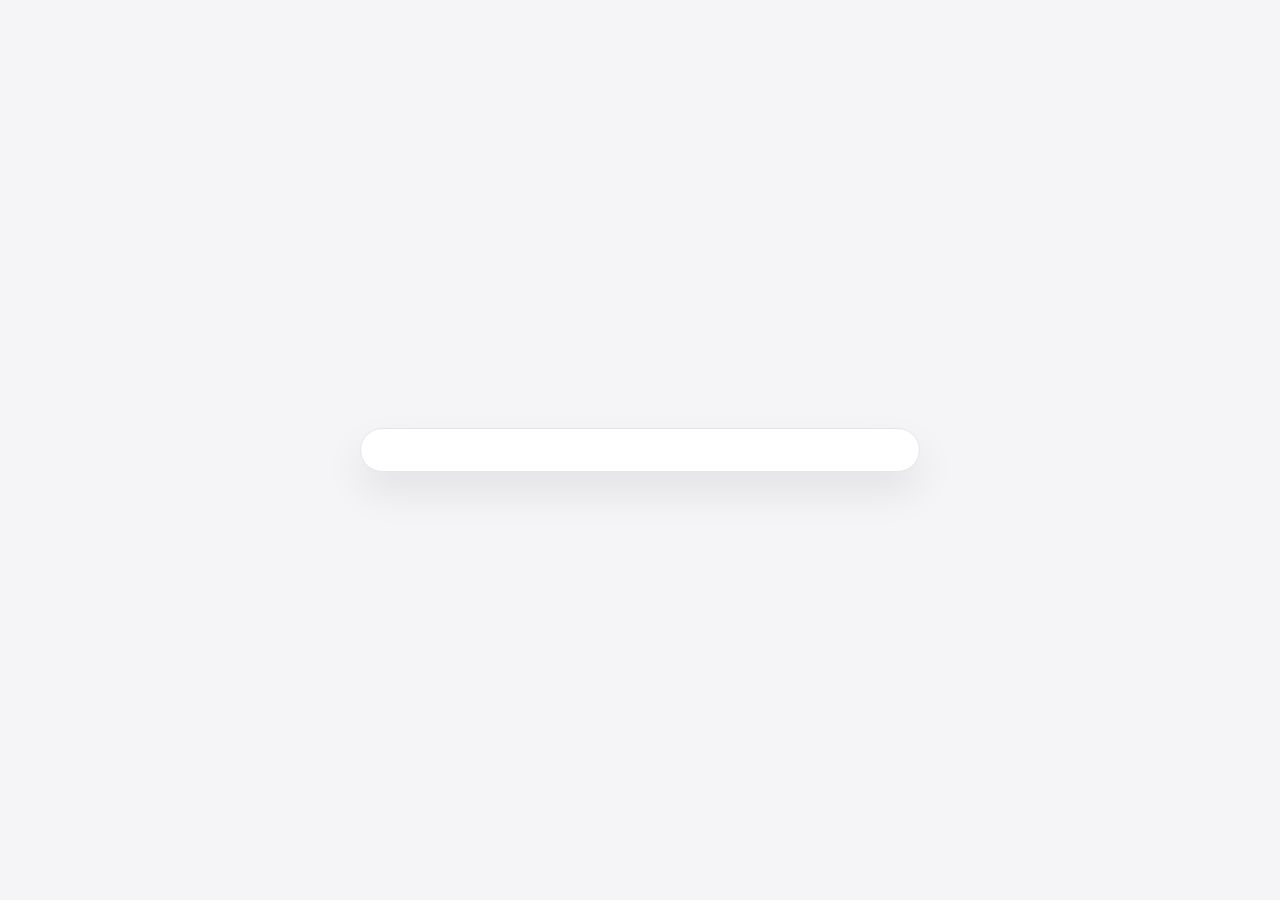
==== commit 00397b6c: "Update index.html" ====
--- a/index.html
+++ b/index.html
@@ -11,184 +11,203 @@
   <link rel="stylesheet" href="styles.css">
 </head>
 <body>
-  <!-- Toast notification container -->
+  <!-- Toast container -->
   <div class="toast-container" id="toastContainer"></div>
 
+  <!-- Confetti canvas -->
+  <canvas id="confettiCanvas" style="position:fixed;inset:0;pointer-events:none;z-index:9999;"></canvas>
+
   <div class="container">
-    <!-- header -->
-    <header class="header">
-      <div class="header-top">
-        <div class="logo-group">
-          <div class="logo-mark">
-            <i class="fas fa-graduation-cap"></i>
-          </div>
-          <div>
-            <h1 class="logo">Homework</h1>
-            <p class="logo-subtitle" id="greetingSubtitle">Stay on top of it.</p>
-          </div>
-        </div>
-        <div class="header-actions">
-          <div class="date-display" id="currentDate"></div>
-          <button class="theme-btn" id="themeToggle" aria-label="Toggle theme">
-            <i class="fas fa-moon"></i>
-          </button>
-        </div>
-      </div>
-      
-      <!-- progress section with ring -->
-      <div class="progress-section" id="progressSection">
-        <div class="progress-ring-container">
-          <svg class="progress-ring" viewBox="0 0 100 100">
-            <circle class="progress-ring-bg" cx="50" cy="50" r="42"></circle>
-            <circle class="progress-ring-fill" id="progressRing" cx="50" cy="50" r="42"></circle>
-          </svg>
-          <div class="progress-ring-text">
-            <span class="progress-percent" id="progressPercent">0%</span>
-            <span class="progress-label">complete</span>
-          </div>
-        </div>
-        <div class="progress-details">
-          <div class="progress-stat">
-            <span class="stat-number" id="completedCount">0</span>
-            <span class="stat-label">Done</span>
-          </div>
-          <div class="progress-divider"></div>
-          <div class="progress-stat">
-            <span class="stat-number" id="totalCount">0</span>
-            <span class="stat-label">Total</span>
-          </div>
-          <div class="progress-divider"></div>
-          <div class="progress-stat">
-            <span class="stat-number" id="streakCount">0</span>
-            <span class="stat-label">Streak</span>
-          </div>
-          <div class="progress-divider"></div>
-          <div class="progress-stat">
-            <span class="stat-number" id="overdueCount">0</span>
-            <span class="stat-label" style="color: var(--red)">Overdue</span>
-          </div>
-        </div>
-      </div>
-
-      <!-- smart suggestion -->
-      <div class="smart-suggestion" id="smartSuggestion" style="display: none;">
-        <i class="fas fa-lightbulb"></i>
-        <span id="suggestionText"></span>
-        <button class="suggestion-action" id="suggestionAction">Add</button>
-      </div>
-    </header>
-
-    <!-- quick add form -->
-    <section class="add-section">
-      <form id="assignmentForm" autocomplete="off">
-        <div class="form-row-top">
-          <div class="field field-title">
-            <input type="text" id="titleInput" placeholder="Assignment title..." required>
-          </div>
-          <button type="submit" class="btn-add-circle" aria-label="Add assignment">
-            <i class="fas fa-plus"></i>
-          </button>
-        </div>
-        <div class="form-row-bottom">
-          <div class="field">
-            <input type="text" id="subjectInput" placeholder="Subject" list="subjectSuggestions" required>
-            <datalist id="subjectSuggestions"></datalist>
-          </div>
-          <div class="field">
-            <input type="date" id="dueDateInput" required>
-          </div>
-          <div class="field">
-            <select id="prioritySelect">
-              <option value="normal">Normal</option>
-              <option value="urgent">Urgent</option>
-              <option value="low">Low</option>
-            </select>
-          </div>
-        </div>
-      </form>
-    </section>
-
-    <!-- filters, search & sort -->
-    <div class="controls-section">
-      <div class="filter-scroll">
-        <button class="filter-chip active" data-filter="all">All</button>
-        <button class="filter-chip" data-filter="today">Today</button>
-        <button class="filter-chip" data-filter="upcoming">Upcoming</button>
-        <button class="filter-chip" data-filter="overdue">Overdue</button>
-        <button class="filter-chip" data-filter="dashboard" id="dashboardTab">
-          <i class="fas fa-chart-pie"></i> Dashboard
-        </button>
-      </div>
-      <div class="search-sort-row">
-        <div class="search-box">
-          <i class="fas fa-search"></i>
-          <input type="text" id="searchInput" placeholder="Search...">
-        </div>
-        <button class="sort-btn" id="sortBtn" title="Sort">
-          <i class="fas fa-arrow-down-a-z"></i>
-        </button>
-      </div>
-    </div>
-
-    <!-- assignments list -->
-    <section class="assignments-list" id="assignmentsList"></section>
-
-    <!-- dashboard view (hidden by default) -->
-    <section class="dashboard-view" id="dashboardView" style="display: none;">
-      <div class="dashboard-grid">
-        <div class="dash-card">
-          <h3 class="dash-card-title">By Subject</h3>
-          <div class="subject-chart" id="subjectChart"></div>
-        </div>
-        <div class="dash-card">
-          <h3 class="dash-card-title">This Week</h3>
-          <div class="week-stats" id="weekStats"></div>
-        </div>
-        <div class="dash-card full-width">
-          <h3 class="dash-card-title">Completion Trend</h3>
-          <div class="trend-bars" id="trendBars"></div>
-        </div>
-      </div>
-    </section>
-
-    <!-- footer -->
-    <div class="footer-action">
-      <button class="btn-text" id="clearCompletedBtn">Clear completed</button>
-      <span class="footer-dot">·</span>
-      <button class="btn-text" id="exportBtn">Export</button>
-    </div>
-
-    <!-- detail modal (hidden) -->
-    <div class="modal-overlay" id="detailModal" style="display: none;">
+    <!-- Skeleton loading -->
+    <div class="skeleton-loader" id="skeletonLoader">
+      <div class="skeleton-header">
+        <div class="skeleton-circle"></div>
+        <div class="skeleton-lines"><div class="skeleton-line short"></div><div class="skeleton-line"></div></div>
+      </div>
+      <div class="skeleton-progress"></div>
+      <div class="skeleton-card"></div>
+      <div class="skeleton-card"></div>
+      <div class="skeleton-card"></div>
+    </div>
+
+    <!-- Main content (hidden during skeleton) -->
+    <div id="mainContent" style="display:none;">
+      <!-- header -->
+      <header class="header">
+        <div class="header-top">
+          <div class="logo-group">
+            <div class="logo-mark"><i class="fas fa-graduation-cap"></i></div>
+            <div>
+              <h1 class="logo">Homework</h1>
+              <p class="logo-subtitle" id="greetingSubtitle">Stay on top of it.</p>
+            </div>
+          </div>
+          <div class="header-actions">
+            <button class="theme-btn" id="shareBtn" title="Share"><i class="fas fa-share-nodes"></i></button>
+            <div class="date-display" id="currentDate"></div>
+            <button class="theme-btn" id="themeToggle" aria-label="Toggle theme"><i class="fas fa-moon"></i></button>
+          </div>
+        </div>
+
+        <div class="progress-section" id="progressSection">
+          <div class="progress-ring-container">
+            <svg class="progress-ring" viewBox="0 0 100 100">
+              <circle class="progress-ring-bg" cx="50" cy="50" r="42"></circle>
+              <circle class="progress-ring-fill" id="progressRing" cx="50" cy="50" r="42"></circle>
+            </svg>
+            <div class="progress-ring-text">
+              <span class="progress-percent" id="progressPercent">0%</span>
+              <span class="progress-label">complete</span>
+            </div>
+          </div>
+          <div class="progress-details">
+            <div class="progress-stat">
+              <span class="stat-number" id="completedCount">0</span>
+              <span class="stat-label">Done</span>
+            </div>
+            <div class="progress-divider"></div>
+            <div class="progress-stat">
+              <span class="stat-number" id="totalCount">0</span>
+              <span class="stat-label">Total</span>
+            </div>
+            <div class="progress-divider"></div>
+            <div class="progress-stat">
+              <span class="stat-number" id="streakCount">0</span>
+              <span class="stat-label">Streak</span>
+            </div>
+            <div class="progress-divider"></div>
+            <div class="progress-stat">
+              <span class="stat-number" id="overdueCount" style="color:var(--red)">0</span>
+              <span class="stat-label" style="color:var(--red)">Overdue</span>
+            </div>
+          </div>
+        </div>
+
+        <div class="smart-suggestion" id="smartSuggestion" style="display:none;">
+          <i class="fas fa-lightbulb"></i>
+          <span id="suggestionText"></span>
+          <button class="suggestion-action" id="suggestionAction">Add</button>
+        </div>
+      </header>
+
+      <!-- add form -->
+      <section class="add-section">
+        <form id="assignmentForm" autocomplete="off">
+          <div class="form-row-top">
+            <div class="field field-title">
+              <input type="text" id="titleInput" placeholder="Assignment title..." required>
+            </div>
+            <button type="submit" class="btn-add-circle" aria-label="Add"><i class="fas fa-plus"></i></button>
+          </div>
+          <div class="form-row-bottom">
+            <div class="field">
+              <input type="text" id="subjectInput" placeholder="Subject" list="subjectSuggestions" required>
+              <datalist id="subjectSuggestions"></datalist>
+            </div>
+            <div class="field">
+              <input type="date" id="dueDateInput" required>
+            </div>
+            <div class="field">
+              <select id="prioritySelect">
+                <option value="normal">Normal</option>
+                <option value="urgent">Urgent</option>
+                <option value="low">Low</option>
+              </select>
+            </div>
+            <div class="field field-recurring">
+              <select id="recurringSelect">
+                <option value="none">One-time</option>
+                <option value="daily">Daily</option>
+                <option value="weekly">Weekly</option>
+                <option value="biweekly">Biweekly</option>
+                <option value="monthly">Monthly</option>
+              </select>
+            </div>
+          </div>
+        </form>
+      </section>
+
+      <!-- filters -->
+      <div class="controls-section">
+        <div class="filter-scroll">
+          <button class="filter-chip active" data-filter="all">All</button>
+          <button class="filter-chip" data-filter="today">Today</button>
+          <button class="filter-chip" data-filter="upcoming">Upcoming</button>
+          <button class="filter-chip" data-filter="overdue">Overdue</button>
+          <button class="filter-chip" data-filter="dashboard"><i class="fas fa-chart-pie"></i> Dashboard</button>
+        </div>
+        <div class="search-sort-row">
+          <div class="search-box">
+            <i class="fas fa-search"></i>
+            <input type="text" id="searchInput" placeholder="Search...">
+          </div>
+          <button class="sort-btn" id="sortBtn" title="Sort"><i class="fas fa-arrow-down-a-z"></i></button>
+        </div>
+      </div>
+
+      <!-- assignments -->
+      <section class="assignments-list" id="assignmentsList"></section>
+
+      <!-- dashboard -->
+      <section class="dashboard-view" id="dashboardView" style="display:none;">
+        <div class="dashboard-grid">
+          <div class="dash-card">
+            <h3 class="dash-card-title">By Subject</h3>
+            <div class="subject-chart" id="subjectChart"></div>
+          </div>
+          <div class="dash-card">
+            <h3 class="dash-card-title">This Week</h3>
+            <div class="week-stats" id="weekStats"></div>
+          </div>
+          <div class="dash-card full-width">
+            <h3 class="dash-card-title">Trend</h3>
+            <div class="trend-bars" id="trendBars"></div>
+          </div>
+        </div>
+      </section>
+
+      <!-- footer -->
+      <div class="footer-action">
+        <button class="btn-text" id="clearCompletedBtn">Clear completed</button>
+        <span class="footer-dot">·</span>
+        <button class="btn-text" id="exportBtn">Export</button>
+      </div>
+    </div>
+
+    <!-- detail modal -->
+    <div class="modal-overlay" id="detailModal" style="display:none;">
       <div class="modal-card">
         <div class="modal-header">
-          <h3 id="modalTitle">Assignment Details</h3>
+          <h3 id="modalTitle">Details</h3>
           <button class="modal-close" id="modalClose"><i class="fas fa-times"></i></button>
         </div>
         <div class="modal-body">
-          <div class="modal-field">
-            <label>Title</label>
-            <p id="modalAssignmentTitle"></p>
-          </div>
-          <div class="modal-field">
-            <label>Subject</label>
-            <p id="modalSubject"></p>
-          </div>
-          <div class="modal-field">
-            <label>Due Date</label>
-            <p id="modalDueDate"></p>
-          </div>
-          <div class="modal-field">
-            <label>Priority</label>
-            <p id="modalPriority"></p>
-          </div>
-          <div class="modal-field">
-            <label>Notes</label>
-            <textarea id="modalNotes" placeholder="Add notes..."></textarea>
-          </div>
+          <div class="modal-field"><label>Title</label><p id="modalAssignmentTitle"></p></div>
+          <div class="modal-field"><label>Subject</label><p id="modalSubject"></p></div>
+          <div class="modal-field"><label>Due</label><p id="modalDueDate"></p></div>
+          <div class="modal-field"><label>Priority</label><p id="modalPriority"></p></div>
+          <div class="modal-field"><label>Recurring</label><p id="modalRecurring"></p></div>
+          <div class="modal-field"><label>Notes</label><textarea id="modalNotes" placeholder="Add notes..."></textarea></div>
           <div class="modal-actions">
             <button class="btn-modal btn-delete" id="modalDelete">Delete</button>
-            <button class="btn-modal btn-save" id="modalSave">Save Notes</button>
+            <button class="btn-modal btn-save" id="modalSave">Save</button>
+          </div>
+        </div>
+      </div>
+    </div>
+
+    <!-- Share modal -->
+    <div class="modal-overlay" id="shareModal" style="display:none;">
+      <div class="modal-card">
+        <div class="modal-header">
+          <h3>Share List</h3>
+          <button class="modal-close" id="shareModalClose"><i class="fas fa-times"></i></button>
+        </div>
+        <div class="modal-body">
+          <p style="font-size:0.82rem;color:var(--text-secondary);margin-bottom:0.8rem;">Anyone with this link can view your homework list:</p>
+          <div class="share-link-box">
+            <input type="text" id="shareLinkInput" readonly>
+            <button class="btn-modal btn-save" id="copyShareLink">Copy</button>
           </div>
         </div>
       </div>
--- a/styles.css
+++ b/styles.css
@@ -1,4 +1,4 @@
-/* ----- Apple-style Design System ----- */
+/* ----- Apple-style Design System v2.0 ----- */
 * {
   margin: 0;
   padding: 0;
@@ -6,7 +6,6 @@
 }
 
 :root {
-  /* Light mode — Apple vibes */
   --bg: #f5f5f7;
   --surface: #ffffff;
   --surface-secondary: #f9f9fb;
@@ -20,6 +19,9 @@
   --red: #ff3b30;
   --green: #34c759;
   --orange: #ff9500;
+  --yellow: #ffcc00;
+  --purple: #af52de;
+  --teal: #5ac8fa;
   --shadow-sm: 0 1px 3px rgba(0,0,0,0.04);
   --shadow-md: 0 4px 12px rgba(0,0,0,0.06);
   --shadow-lg: 0 20px 40px rgba(0,0,0,0.08);
@@ -28,6 +30,7 @@
   --radius-lg: 20px;
   --radius-xl: 24px;
   --transition: 0.25s cubic-bezier(0.4, 0, 0.2, 1);
+  --subject-colors: #0071e3, #ff3b30, #34c759, #ff9500, #af52de, #5ac8fa, #ffcc00, #ff2d55;
 }
 
 [data-theme="dark"] {
@@ -48,7 +51,7 @@
 
 body {
   background: var(--bg);
-  font-family: 'Inter', -apple-system, BlinkMacSystemFont, 'SF Pro Display', 'Helvetica Neue', sans-serif;
+  font-family: 'Inter', -apple-system, BlinkMacSystemFont, 'SF Pro Display', sans-serif;
   display: flex;
   justify-content: center;
   align-items: center;
@@ -56,577 +59,372 @@
   padding: 1rem;
   color: var(--text-primary);
   -webkit-font-smoothing: antialiased;
-  -moz-osx-font-smoothing: grayscale;
   transition: background var(--transition), color var(--transition);
+  position: relative;
 }
 
 .container {
   width: 100%;
-  max-width: 520px;
+  max-width: 560px;
   background: var(--surface);
   border-radius: var(--radius-xl);
   padding: 1.6rem 1.4rem 1rem;
   box-shadow: var(--shadow-lg);
   border: 1px solid var(--border);
-  transition: background var(--transition), border-color var(--transition), box-shadow var(--transition);
+  transition: all var(--transition);
+  position: relative;
+}
+
+/* ----- toast ----- */
+.toast-container {
+  position: fixed;
+  top: 1rem;
+  right: 1rem;
+  z-index: 9999;
+  display: flex;
+  flex-direction: column;
+  gap: 0.5rem;
+}
+
+.toast {
+  background: var(--surface);
+  color: var(--text-primary);
+  padding: 0.7rem 1.2rem;
+  border-radius: var(--radius-md);
+  box-shadow: var(--shadow-md);
+  font-size: 0.82rem;
+  font-weight: 500;
+  border: 1px solid var(--border);
+  animation: slideInRight 0.3s ease, fadeOut 0.3s ease 2.5s forwards;
+  max-width: 300px;
+}
+
+@keyframes slideInRight {
+  from { transform: translateX(100%); opacity: 0; }
+  to { transform: translateX(0); opacity: 1; }
+}
+
+@keyframes fadeOut {
+  to { opacity: 0; transform: translateY(-10px); }
 }
 
 /* ----- header ----- */
-.header {
-  margin-bottom: 1.4rem;
-}
+.header { margin-bottom: 1.4rem; }
 
 .header-top {
   display: flex;
   justify-content: space-between;
   align-items: flex-start;
-  margin-bottom: 1.2rem;
-}
-
-.logo-group {
-  display: flex;
-  align-items: center;
-  gap: 0.6rem;
-}
+  margin-bottom: 1rem;
+}
+
+.logo-group { display: flex; align-items: center; gap: 0.6rem; }
 
 .logo-mark {
-  width: 38px;
-  height: 38px;
+  width: 38px; height: 38px;
   background: var(--text-primary);
   color: var(--surface);
   border-radius: var(--radius-sm);
-  display: flex;
-  align-items: center;
-  justify-content: center;
+  display: flex; align-items: center; justify-content: center;
   font-size: 1rem;
-  transition: background var(--transition), color var(--transition);
-}
-
-.logo {
-  font-size: 1.3rem;
-  font-weight: 700;
-  letter-spacing: -0.3px;
-  color: var(--text-primary);
-  line-height: 1.1;
-}
-
-.logo-subtitle {
-  font-size: 0.7rem;
-  font-weight: 400;
-  color: var(--text-secondary);
-  letter-spacing: 0.1px;
-}
-
-.header-actions {
-  display: flex;
-  align-items: center;
-  gap: 0.6rem;
-}
+  transition: all var(--transition);
+}
+
+.logo { font-size: 1.3rem; font-weight: 700; letter-spacing: -0.3px; line-height: 1.1; }
+.logo-subtitle { font-size: 0.7rem; font-weight: 400; color: var(--text-secondary); }
+.header-actions { display: flex; align-items: center; gap: 0.6rem; }
 
 .date-display {
-  font-size: 0.8rem;
-  font-weight: 500;
-  color: var(--text-secondary);
-  background: var(--surface-secondary);
-  padding: 0.35rem 0.8rem;
-  border-radius: 20px;
-  transition: background var(--transition);
+  font-size: 0.8rem; font-weight: 500; color: var(--text-secondary);
+  background: var(--surface-secondary); padding: 0.35rem 0.8rem; border-radius: 20px;
 }
 
 .theme-btn {
-  width: 34px;
-  height: 34px;
-  border-radius: 50%;
-  border: 1px solid var(--border);
-  background: var(--surface);
-  color: var(--text-primary);
-  cursor: pointer;
-  display: flex;
-  align-items: center;
-  justify-content: center;
-  font-size: 0.85rem;
-  transition: all var(--transition);
-}
-
-.theme-btn:hover {
-  background: var(--surface-secondary);
-}
-
-/* ----- progress section ----- */
+  width: 34px; height: 34px; border-radius: 50%;
+  border: 1px solid var(--border); background: var(--surface);
+  color: var(--text-primary); cursor: pointer;
+  display: flex; align-items: center; justify-content: center;
+  font-size: 0.85rem; transition: all var(--transition);
+}
+.theme-btn:hover { background: var(--surface-secondary); }
+
+/* ----- progress ----- */
 .progress-section {
   background: var(--surface-secondary);
-  border-radius: var(--radius-lg);
-  padding: 1rem 1.2rem;
-  display: flex;
-  align-items: center;
-  gap: 1.2rem;
+  border-radius: var(--radius-lg); padding: 1rem 1.2rem;
+  display: flex; align-items: center; gap: 1.2rem;
   border: 1px solid var(--border-subtle);
-  transition: background var(--transition), border-color var(--transition);
-}
-
-.progress-ring-container {
-  position: relative;
-  width: 70px;
-  height: 70px;
-  flex-shrink: 0;
-}
-
-.progress-ring {
-  width: 100%;
-  height: 100%;
-  transform: rotate(-90deg);
-}
-
-.progress-ring-bg {
-  fill: none;
-  stroke: var(--border);
-  stroke-width: 6;
-}
-
+  transition: all var(--transition);
+}
+
+.progress-ring-container { position: relative; width: 70px; height: 70px; flex-shrink: 0; }
+.progress-ring { width: 100%; height: 100%; transform: rotate(-90deg); }
+.progress-ring-bg { fill: none; stroke: var(--border); stroke-width: 6; }
 .progress-ring-fill {
-  fill: none;
-  stroke: var(--accent);
-  stroke-width: 6;
-  stroke-linecap: round;
-  stroke-dasharray: 263.89;
-  stroke-dashoffset: 263.89;
-  transition: stroke-dashoffset 0.5s cubic-bezier(0.4, 0, 0.2, 1), stroke var(--transition);
+  fill: none; stroke: var(--accent); stroke-width: 6;
+  stroke-linecap: round; stroke-dasharray: 263.89; stroke-dashoffset: 263.89;
+  transition: stroke-dashoffset 0.5s cubic-bezier(0.4, 0, 0.2, 1);
 }
 
 .progress-ring-text {
-  position: absolute;
-  inset: 0;
-  display: flex;
-  flex-direction: column;
-  align-items: center;
-  justify-content: center;
-}
-
-.progress-percent {
-  font-size: 1rem;
-  font-weight: 700;
-  color: var(--text-primary);
-  line-height: 1;
-}
-
-.progress-label {
-  font-size: 0.55rem;
-  font-weight: 500;
-  color: var(--text-secondary);
-  text-transform: uppercase;
-  letter-spacing: 0.5px;
-  margin-top: 1px;
-}
-
-.progress-details {
-  display: flex;
-  align-items: center;
-  gap: 0.8rem;
-  flex: 1;
-}
-
-.progress-stat {
-  text-align: center;
-  flex: 1;
-}
-
-.stat-number {
-  font-size: 1.1rem;
-  font-weight: 700;
-  color: var(--text-primary);
-  display: block;
-  line-height: 1;
-}
-
-.stat-label {
-  font-size: 0.6rem;
-  font-weight: 500;
-  color: var(--text-secondary);
-  text-transform: uppercase;
-  letter-spacing: 0.3px;
-  margin-top: 2px;
-}
-
-.progress-divider {
-  width: 1px;
-  height: 28px;
-  background: var(--border);
-  transition: background var(--transition);
-}
-
-/* ----- add section ----- */
-.add-section {
-  margin-bottom: 1.2rem;
-}
-
-#assignmentForm {
-  display: flex;
-  flex-direction: column;
-  gap: 0.5rem;
-}
-
-.form-row-top {
-  display: flex;
-  gap: 0.6rem;
-  align-items: center;
-}
-
-.form-row-bottom {
-  display: flex;
-  gap: 0.5rem;
-}
-
-.field {
-  flex: 1;
-}
-
-.field input,
+  position: absolute; inset: 0;
+  display: flex; flex-direction: column; align-items: center; justify-content: center;
+}
+.progress-percent { font-size: 1rem; font-weight: 700; line-height: 1; }
+.progress-label { font-size: 0.55rem; font-weight: 500; color: var(--text-secondary); text-transform: uppercase; letter-spacing: 0.5px; }
+
+.progress-details { display: flex; align-items: center; gap: 0.6rem; flex: 1; }
+.progress-stat { text-align: center; flex: 1; }
+.stat-number { font-size: 1.1rem; font-weight: 700; display: block; line-height: 1; }
+.stat-label { font-size: 0.55rem; font-weight: 500; color: var(--text-secondary); text-transform: uppercase; letter-spacing: 0.3px; }
+.progress-divider { width: 1px; height: 28px; background: var(--border); }
+
+/* ----- smart suggestion ----- */
+.smart-suggestion {
+  background: rgba(0,113,227,0.06); border: 1px solid rgba(0,113,227,0.2);
+  border-radius: var(--radius-md); padding: 0.6rem 0.9rem;
+  margin-top: 0.7rem; display: flex; align-items: center; gap: 0.6rem;
+  font-size: 0.75rem; color: var(--accent); transition: all var(--transition);
+}
+.smart-suggestion i { font-size: 0.9rem; }
+.suggestion-action {
+  margin-left: auto; background: var(--accent); color: white;
+  border: none; padding: 0.3rem 0.8rem; border-radius: 20px;
+  font-size: 0.7rem; font-weight: 600; cursor: pointer; transition: all var(--transition);
+}
+.suggestion-action:hover { background: var(--accent-hover); }
+
+/* ----- add form ----- */
+.add-section { margin-bottom: 1rem; }
+#assignmentForm { display: flex; flex-direction: column; gap: 0.5rem; }
+.form-row-top { display: flex; gap: 0.6rem; align-items: center; }
+.form-row-bottom { display: flex; gap: 0.5rem; }
+.field { flex: 1; }
+.field input, .field select {
+  width: 100%; background: var(--surface-secondary); border: 1px solid var(--border);
+  color: var(--text-primary); padding: 0.6rem 0.8rem; border-radius: var(--radius-sm);
+  font-family: 'Inter', sans-serif; font-size: 0.82rem; outline: none;
+  transition: all var(--transition);
+}
+.field input::placeholder { color: var(--text-tertiary); }
+.field input:focus, .field select:focus {
+  border-color: var(--accent); box-shadow: 0 0 0 3px rgba(0,113,227,0.12);
+  background: var(--surface);
+}
 .field select {
-  width: 100%;
-  background: var(--surface-secondary);
-  border: 1px solid var(--border);
-  color: var(--text-primary);
-  padding: 0.6rem 0.8rem;
-  border-radius: var(--radius-sm);
-  font-family: 'Inter', -apple-system, sans-serif;
-  font-size: 0.82rem;
-  outline: none;
-  transition: all var(--transition);
-}
-
-.field input::placeholder {
-  color: var(--text-tertiary);
-}
-
-.field input:focus,
-.field select:focus {
-  border-color: var(--accent);
-  box-shadow: 0 0 0 3px rgba(0,113,227,0.12);
-  background: var(--surface);
-}
-
-.field select {
-  cursor: pointer;
-  appearance: none;
-  -webkit-appearance: none;
+  cursor: pointer; appearance: none; -webkit-appearance: none;
   background-image: url("data:image/svg+xml,%3Csvg xmlns='http://www.w3.org/2000/svg' width='12' height='12' viewBox='0 0 24 24' fill='none' stroke='%2386868b' stroke-width='2'%3E%3Cpath d='M6 9l6 6 6-6'/%3E%3C/svg%3E");
-  background-repeat: no-repeat;
-  background-position: right 8px center;
-  padding-right: 28px;
+  background-repeat: no-repeat; background-position: right 8px center; padding-right: 28px;
 }
 
 .btn-add-circle {
-  width: 40px;
-  height: 40px;
-  min-width: 40px;
-  border-radius: 50%;
-  background: var(--accent);
-  color: white;
-  border: none;
-  font-size: 1rem;
-  cursor: pointer;
-  display: flex;
-  align-items: center;
-  justify-content: center;
-  transition: all var(--transition);
-  flex-shrink: 0;
-}
-
-.btn-add-circle:hover {
-  background: var(--accent-hover);
-  transform: scale(1.05);
-}
-
-.btn-add-circle:active {
-  transform: scale(0.95);
-}
+  width: 40px; height: 40px; min-width: 40px; border-radius: 50%;
+  background: var(--accent); color: white; border: none;
+  font-size: 1rem; cursor: pointer; display: flex;
+  align-items: center; justify-content: center;
+  transition: all var(--transition); flex-shrink: 0;
+}
+.btn-add-circle:hover { background: var(--accent-hover); transform: scale(1.05); }
+.btn-add-circle:active { transform: scale(0.95); }
 
 /* ----- controls ----- */
 .controls-section {
-  display: flex;
-  justify-content: space-between;
-  align-items: center;
-  margin-bottom: 1rem;
-  gap: 0.6rem;
-}
-
+  display: flex; flex-direction: column; gap: 0.6rem; margin-bottom: 1rem;
+}
 .filter-scroll {
-  display: flex;
-  gap: 0.35rem;
-  overflow-x: auto;
-  scrollbar-width: none;
-  -ms-overflow-style: none;
-}
-
-.filter-scroll::-webkit-scrollbar {
-  display: none;
-}
-
+  display: flex; gap: 0.35rem; overflow-x: auto;
+  scrollbar-width: none; -ms-overflow-style: none;
+}
+.filter-scroll::-webkit-scrollbar { display: none; }
 .filter-chip {
-  padding: 0.4rem 0.8rem;
-  border-radius: 20px;
-  border: 1px solid var(--border);
-  background: var(--surface);
-  color: var(--text-secondary);
-  font-size: 0.75rem;
-  font-weight: 500;
-  font-family: 'Inter', -apple-system, sans-serif;
-  cursor: pointer;
-  white-space: nowrap;
-  transition: all var(--transition);
-}
-
-.filter-chip.active {
-  background: var(--text-primary);
-  color: var(--surface);
-  border-color: var(--text-primary);
-}
-
-.filter-chip:hover:not(.active) {
-  background: var(--surface-secondary);
-}
-
-.search-box {
-  position: relative;
-  flex-shrink: 0;
-}
-
+  padding: 0.4rem 0.8rem; border-radius: 20px;
+  border: 1px solid var(--border); background: var(--surface);
+  color: var(--text-secondary); font-size: 0.75rem; font-weight: 500;
+  font-family: 'Inter', sans-serif; cursor: pointer; white-space: nowrap;
+  transition: all var(--transition);
+}
+.filter-chip.active { background: var(--text-primary); color: var(--surface); border-color: var(--text-primary); }
+.filter-chip:hover:not(.active) { background: var(--surface-secondary); }
+
+.search-sort-row { display: flex; gap: 0.5rem; align-items: center; }
+.search-box { position: relative; flex: 1; }
 .search-box i {
-  position: absolute;
-  left: 10px;
-  top: 50%;
-  transform: translateY(-50%);
-  color: var(--text-tertiary);
-  font-size: 0.7rem;
-}
-
+  position: absolute; left: 10px; top: 50%; transform: translateY(-50%);
+  color: var(--text-tertiary); font-size: 0.7rem;
+}
 .search-box input {
-  width: 130px;
-  background: var(--surface-secondary);
-  border: 1px solid var(--border);
-  color: var(--text-primary);
-  padding: 0.45rem 0.6rem 0.45rem 1.7rem;
-  border-radius: 20px;
-  font-family: 'Inter', -apple-system, sans-serif;
-  font-size: 0.75rem;
-  outline: none;
-  transition: all var(--transition);
-}
-
-.search-box input:focus {
-  border-color: var(--accent);
-  width: 160px;
-}
-
-.search-box input::placeholder {
-  color: var(--text-tertiary);
-}
-
-/* ----- assignments list ----- */
-.assignments-list {
-  display: flex;
-  flex-direction: column;
-  gap: 0.45rem;
-  min-height: 120px;
-  margin-bottom: 0.6rem;
-}
+  width: 100%; background: var(--surface-secondary); border: 1px solid var(--border);
+  color: var(--text-primary); padding: 0.45rem 0.6rem 0.45rem 1.7rem;
+  border-radius: 20px; font-family: 'Inter', sans-serif; font-size: 0.75rem;
+  outline: none; transition: all var(--transition);
+}
+.search-box input:focus { border-color: var(--accent); }
+.search-box input::placeholder { color: var(--text-tertiary); }
+
+.sort-btn {
+  width: 32px; height: 32px; border-radius: 50%;
+  border: 1px solid var(--border); background: var(--surface);
+  color: var(--text-secondary); cursor: pointer;
+  display: flex; align-items: center; justify-content: center;
+  font-size: 0.7rem; transition: all var(--transition);
+}
+.sort-btn:hover { background: var(--surface-secondary); }
+
+/* ----- assignment cards ----- */
+.assignments-list { display: flex; flex-direction: column; gap: 0.45rem; min-height: 80px; }
 
 .assignment-card {
-  background: var(--surface);
-  border: 1px solid var(--border);
-  border-radius: var(--radius-md);
-  padding: 0.75rem 0.9rem;
-  display: flex;
-  align-items: center;
-  justify-content: space-between;
-  gap: 0.6rem;
-  transition: all var(--transition);
-  animation: cardIn 0.3s ease;
-}
-
-.assignment-card:hover {
-  box-shadow: var(--shadow-md);
-  border-color: var(--text-tertiary);
-}
-
-.assignment-card.completed {
-  opacity: 0.5;
-}
-
-.assignment-card.completed .assignment-title {
-  text-decoration: line-through;
-}
-
-.assignment-left {
-  display: flex;
-  align-items: center;
-  gap: 0.7rem;
-  flex: 1;
-  min-width: 0;
-}
-
+  background: var(--surface); border: 1px solid var(--border);
+  border-radius: var(--radius-md); padding: 0.75rem 0.9rem;
+  display: flex; align-items: center; justify-content: space-between;
+  gap: 0.6rem; cursor: pointer;
+  transition: all var(--transition); animation: cardIn 0.3s ease;
+}
+.assignment-card:hover { box-shadow: var(--shadow-md); border-color: var(--text-tertiary); }
+.assignment-card.completed { opacity: 0.5; }
+.assignment-card.completed .assignment-title { text-decoration: line-through; }
+.assignment-card.dragging { opacity: 0.7; transform: scale(0.98); }
+
+.assignment-left { display: flex; align-items: center; gap: 0.7rem; flex: 1; min-width: 0; }
 .priority-indicator {
-  width: 4px;
-  height: 30px;
-  border-radius: 4px;
-  background: var(--text-tertiary);
-  flex-shrink: 0;
-}
-
+  width: 4px; height: 30px; border-radius: 4px;
+  background: var(--text-tertiary); flex-shrink: 0;
+}
 .priority-indicator.urgent { background: var(--red); }
 .priority-indicator.low { background: var(--green); }
 
-.assignment-content {
-  display: flex;
-  flex-direction: column;
-  gap: 0.15rem;
-  min-width: 0;
-}
-
+.assignment-content { display: flex; flex-direction: column; gap: 0.15rem; min-width: 0; }
 .assignment-title {
-  font-size: 0.88rem;
-  font-weight: 600;
-  color: var(--text-primary);
-  white-space: nowrap;
-  overflow: hidden;
-  text-overflow: ellipsis;
-  transition: color var(--transition);
-}
-
-.assignment-meta {
-  display: flex;
-  gap: 0.5rem;
-  align-items: center;
-  font-size: 0.7rem;
-  color: var(--text-secondary);
-}
-
+  font-size: 0.88rem; font-weight: 600; color: var(--text-primary);
+  white-space: nowrap; overflow: hidden; text-overflow: ellipsis;
+}
+.assignment-meta { display: flex; gap: 0.5rem; align-items: center; font-size: 0.7rem; color: var(--text-secondary); }
 .subject-tag {
-  background: var(--surface-secondary);
-  padding: 0.1rem 0.5rem;
-  border-radius: 10px;
-  font-weight: 500;
-}
-
-.due-tag {
-  display: flex;
-  align-items: center;
-  gap: 0.2rem;
-}
-
-.due-tag.overdue {
-  color: var(--red);
-  font-weight: 600;
-}
-
-.due-tag.today {
-  color: var(--accent);
-  font-weight: 600;
-}
+  padding: 0.15rem 0.5rem; border-radius: 10px; font-weight: 500;
+  color: white; font-size: 0.65rem;
+}
+.due-tag { display: flex; align-items: center; gap: 0.2rem; }
+.due-tag.overdue { color: var(--red); font-weight: 600; }
+.due-tag.today { color: var(--accent); font-weight: 600; }
+.drag-handle {
+  color: var(--text-tertiary); cursor: grab; font-size: 0.7rem;
+  padding: 4px; transition: color var(--transition);
+}
+.drag-handle:active { cursor: grabbing; }
 
 .check-btn {
-  width: 24px;
-  height: 24px;
-  min-width: 24px;
-  border-radius: 50%;
-  border: 2px solid var(--border);
-  background: transparent;
-  cursor: pointer;
-  display: flex;
-  align-items: center;
-  justify-content: center;
-  color: transparent;
-  font-size: 0.65rem;
-  transition: all var(--transition);
-  flex-shrink: 0;
-}
-
-.check-btn:hover {
-  border-color: var(--accent);
-}
-
+  width: 24px; height: 24px; min-width: 24px; border-radius: 50%;
+  border: 2px solid var(--border); background: transparent;
+  cursor: pointer; display: flex; align-items: center; justify-content: center;
+  color: transparent; font-size: 0.65rem;
+  transition: all var(--transition); flex-shrink: 0;
+}
+.check-btn:hover { border-color: var(--accent); }
 .assignment-card.completed .check-btn {
-  background: var(--green);
-  border-color: var(--green);
-  color: white;
-}
+  background: var(--green); border-color: var(--green); color: white;
+  animation: popIn 0.3s ease;
+}
+
+/* ----- dashboard ----- */
+.dashboard-view { margin-bottom: 1rem; }
+.dashboard-grid { display: grid; grid-template-columns: 1fr 1fr; gap: 0.6rem; }
+.dash-card {
+  background: var(--surface-secondary); border-radius: var(--radius-md);
+  padding: 0.9rem; border: 1px solid var(--border-subtle);
+}
+.dash-card.full-width { grid-column: 1 / -1; }
+.dash-card-title {
+  font-size: 0.7rem; font-weight: 600; text-transform: uppercase;
+  letter-spacing: 0.5px; color: var(--text-secondary); margin-bottom: 0.6rem;
+}
+
+.subject-chart { display: flex; flex-direction: column; gap: 0.35rem; }
+.subject-row { display: flex; align-items: center; gap: 0.5rem; font-size: 0.7rem; }
+.subject-dot { width: 8px; height: 8px; border-radius: 50%; flex-shrink: 0; }
+.subject-bar-container { flex: 1; height: 4px; background: var(--border); border-radius: 4px; overflow: hidden; }
+.subject-bar { height: 100%; border-radius: 4px; transition: width 0.5s ease; }
+
+.week-stats { display: flex; flex-direction: column; gap: 0.4rem; font-size: 0.72rem; }
+.week-stat-row { display: flex; justify-content: space-between; color: var(--text-secondary); }
+.week-stat-row span:last-child { font-weight: 600; color: var(--text-primary); }
+
+.trend-bars { display: flex; align-items: flex-end; gap: 0.4rem; height: 60px; }
+.trend-bar-wrapper { flex: 1; display: flex; flex-direction: column; align-items: center; gap: 3px; }
+.trend-bar {
+  width: 100%; background: var(--accent); border-radius: 4px 4px 0 0;
+  min-height: 2px; transition: height 0.5s ease;
+}
+.trend-label { font-size: 0.55rem; color: var(--text-tertiary); }
+
+/* ----- modal ----- */
+.modal-overlay {
+  position: fixed; inset: 0; background: rgba(0,0,0,0.4);
+  backdrop-filter: blur(4px); z-index: 1000;
+  display: flex; align-items: center; justify-content: center;
+  animation: fadeIn 0.2s ease;
+}
+.modal-card {
+  background: var(--surface); border-radius: var(--radius-lg);
+  padding: 1.2rem; width: 90%; max-width: 400px;
+  box-shadow: var(--shadow-lg); border: 1px solid var(--border);
+}
+.modal-header { display: flex; justify-content: space-between; align-items: center; margin-bottom: 1rem; }
+.modal-header h3 { font-size: 1rem; font-weight: 600; }
+.modal-close {
+  background: none; border: none; color: var(--text-secondary);
+  cursor: pointer; font-size: 1rem; padding: 4px;
+}
+.modal-field { margin-bottom: 0.8rem; }
+.modal-field label {
+  font-size: 0.65rem; font-weight: 600; text-transform: uppercase;
+  letter-spacing: 0.5px; color: var(--text-secondary); display: block; margin-bottom: 0.2rem;
+}
+.modal-field p { font-size: 0.85rem; }
+.modal-field textarea {
+  width: 100%; background: var(--surface-secondary); border: 1px solid var(--border);
+  color: var(--text-primary); padding: 0.6rem; border-radius: var(--radius-sm);
+  font-family: 'Inter', sans-serif; font-size: 0.82rem; resize: vertical; min-height: 60px;
+  outline: none; transition: all var(--transition);
+}
+.modal-field textarea:focus { border-color: var(--accent); }
+.modal-actions { display: flex; gap: 0.5rem; justify-content: flex-end; margin-top: 1rem; }
+.btn-modal {
+  padding: 0.5rem 1rem; border-radius: 20px; font-size: 0.75rem;
+  font-weight: 500; font-family: 'Inter', sans-serif; cursor: pointer;
+  border: none; transition: all var(--transition);
+}
+.btn-save { background: var(--accent); color: white; }
+.btn-save:hover { background: var(--accent-hover); }
+.btn-delete { background: transparent; color: var(--red); border: 1px solid var(--red); }
+.btn-delete:hover { background: rgba(255,59,48,0.08); }
+
+/* ----- footer ----- */
+.footer-action { text-align: center; margin-top: 0.8rem; display: flex; justify-content: center; gap: 0.5rem; align-items: center; }
+.btn-text {
+  background: none; border: none; color: var(--text-secondary);
+  font-size: 0.72rem; font-family: 'Inter', sans-serif;
+  cursor: pointer; padding: 0.4rem 1rem; border-radius: 20px;
+  transition: all var(--transition);
+}
+.btn-text:hover { color: var(--red); background: rgba(255,59,48,0.08); }
+.footer-dot { color: var(--text-tertiary); }
 
 /* ----- empty state ----- */
-.empty-state {
-  text-align: center;
-  padding: 2rem 1rem;
-}
-
-.empty-icon {
-  font-size: 2.4rem;
-  color: var(--text-tertiary);
-  margin-bottom: 0.5rem;
-}
-
-.empty-title {
-  font-weight: 600;
-  font-size: 1rem;
-  color: var(--text-primary);
-}
-
-.empty-sub {
-  font-size: 0.78rem;
-  color: var(--text-secondary);
-  margin-top: 0.2rem;
-}
-
-/* ----- footer ----- */
-.footer-action {
-  text-align: center;
-}
-
-.btn-text {
-  background: none;
-  border: none;
-  color: var(--text-secondary);
-  font-size: 0.72rem;
-  font-family: 'Inter', -apple-system, sans-serif;
-  cursor: pointer;
-  padding: 0.4rem 1rem;
-  border-radius: 20px;
-  transition: all var(--transition);
-}
-
-.btn-text:hover {
-  color: var(--red);
-  background: rgba(255,59,48,0.08);
-}
+.empty-state { text-align: center; padding: 2rem 1rem; }
+.empty-icon { font-size: 2.4rem; color: var(--text-tertiary); margin-bottom: 0.5rem; }
+.empty-title { font-weight: 600; font-size: 1rem; }
+.empty-sub { font-size: 0.78rem; color: var(--text-secondary); margin-top: 0.2rem; }
 
 /* ----- animations ----- */
-@keyframes cardIn {
-  from { opacity: 0; transform: translateY(6px); }
-  to { opacity: 1; transform: translateY(0); }
-}
+@keyframes cardIn { from { opacity: 0; transform: translateY(6px); } to { opacity: 1; transform: translateY(0); } }
+@keyframes popIn { 0% { transform: scale(0.8); } 50% { transform: scale(1.2); } 100% { transform: scale(1); } }
+@keyframes fadeIn { from { opacity: 0; } to { opacity: 1; } }
 
 /* ----- responsive ----- */
 @media (max-width: 420px) {
-  .container {
-    padding: 1.2rem 0.9rem 0.8rem;
-    border-radius: var(--radius-lg);
-  }
-  .progress-section {
-    padding: 0.8rem;
-    gap: 0.8rem;
-  }
-  .progress-details {
-    gap: 0.4rem;
-  }
-  .form-row-bottom {
-    flex-direction: column;
-  }
-  .controls-section {
-    flex-direction: column;
-    align-items: stretch;
-  }
-  .search-box input {
-    width: 100%;
-  }
-  .search-box input:focus {
-    width: 100%;
-  }
-}
+  .container { padding: 1rem 0.8rem 0.7rem; }
+  .progress-section { padding: 0.8rem; gap: 0.8rem; }
+  .progress-details { gap: 0.3rem; }
+  .form-row-bottom { flex-direction: column; }
+  .dashboard-grid { grid-template-columns: 1fr; }
+}
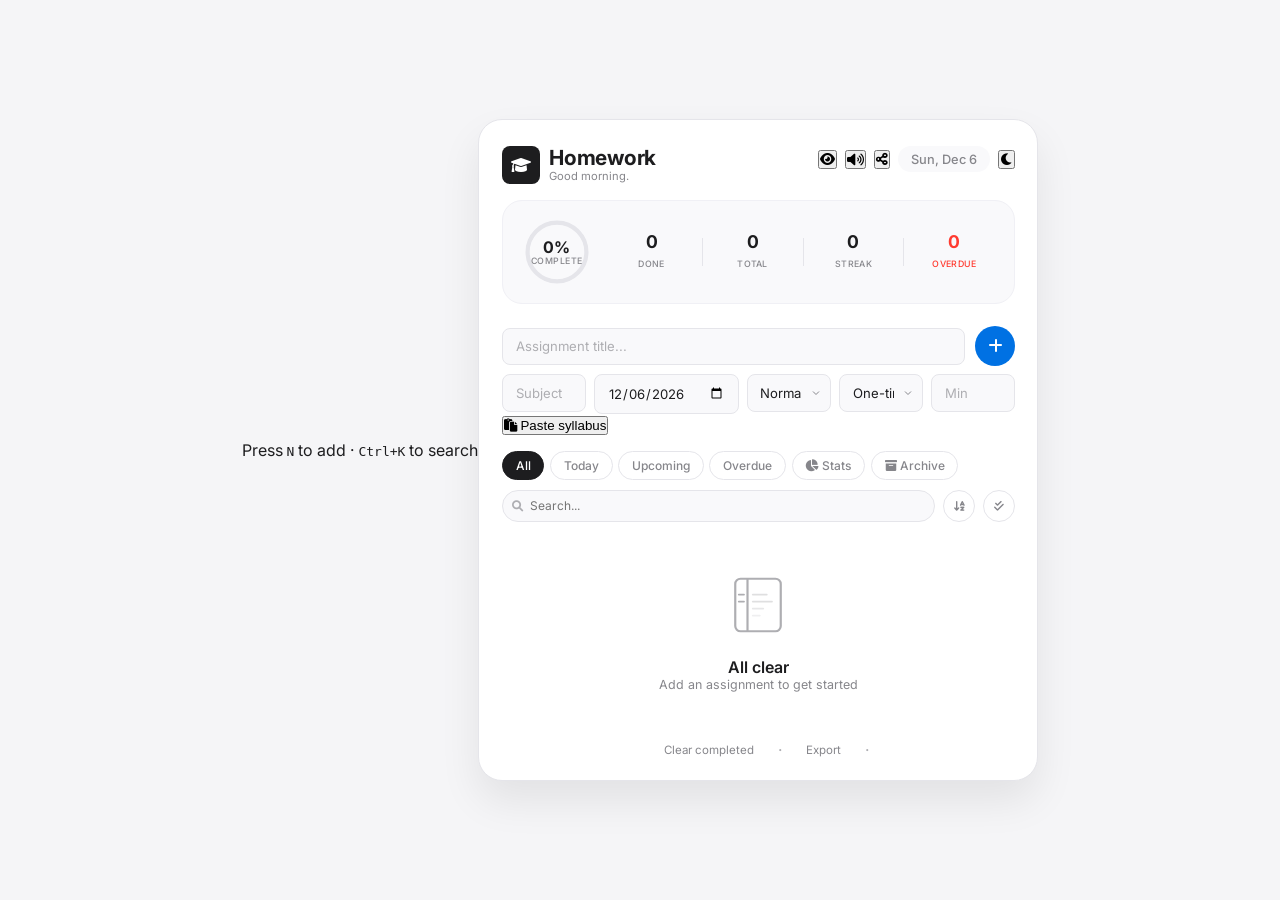
==== commit 2f5a4176: "Update index.html" ====
--- a/index.html
+++ b/index.html
@@ -3,7 +3,8 @@
 <head>
   <meta charset="UTF-8">
   <meta name="viewport" content="width=device-width, initial-scale=1.0, maximum-scale=1.0, user-scalable=yes, viewport-fit=cover">
-  <title>Homework • flow</title>
+  <title id="tabTitle">Homework • flow</title>
+  <link rel="icon" href="data:image/svg+xml,<svg xmlns='http://www.w3.org/2000/svg' viewBox='0 0 100 100'><text y='.9em' font-size='90'>📚</text></svg>">
   <link rel="stylesheet" href="https://cdnjs.cloudflare.com/ajax/libs/font-awesome/6.0.0-beta3/css/all.min.css">
   <link rel="preconnect" href="https://fonts.googleapis.com">
   <link rel="preconnect" href="https://fonts.gstatic.com" crossorigin>
@@ -11,205 +12,155 @@
   <link rel="stylesheet" href="styles.css">
 </head>
 <body>
-  <!-- Toast container -->
   <div class="toast-container" id="toastContainer"></div>
-
-  <!-- Confetti canvas -->
   <canvas id="confettiCanvas" style="position:fixed;inset:0;pointer-events:none;z-index:9999;"></canvas>
+  <div class="shortcut-hint" id="shortcutHint">Press <kbd>N</kbd> to add · <kbd>Ctrl+K</kbd> to search</div>
 
   <div class="container">
-    <!-- Skeleton loading -->
     <div class="skeleton-loader" id="skeletonLoader">
-      <div class="skeleton-header">
-        <div class="skeleton-circle"></div>
-        <div class="skeleton-lines"><div class="skeleton-line short"></div><div class="skeleton-line"></div></div>
-      </div>
+      <div class="skeleton-header"><div class="skeleton-circle"></div><div class="skeleton-lines"><div class="skeleton-line short"></div><div class="skeleton-line"></div></div></div>
       <div class="skeleton-progress"></div>
-      <div class="skeleton-card"></div>
       <div class="skeleton-card"></div>
       <div class="skeleton-card"></div>
     </div>
 
-    <!-- Main content (hidden during skeleton) -->
     <div id="mainContent" style="display:none;">
-      <!-- header -->
       <header class="header">
         <div class="header-top">
           <div class="logo-group">
             <div class="logo-mark"><i class="fas fa-graduation-cap"></i></div>
-            <div>
-              <h1 class="logo">Homework</h1>
-              <p class="logo-subtitle" id="greetingSubtitle">Stay on top of it.</p>
-            </div>
+            <div><h1 class="logo">Homework</h1><p class="logo-subtitle" id="greetingSubtitle">Stay on top of it.</p></div>
           </div>
           <div class="header-actions">
-            <button class="theme-btn" id="shareBtn" title="Share"><i class="fas fa-share-nodes"></i></button>
+            <button class="icon-btn" id="focusModeBtn" title="Focus Mode"><i class="fas fa-eye"></i></button>
+            <button class="icon-btn" id="soundToggleBtn" title="Sound"><i class="fas fa-volume-high"></i></button>
+            <button class="icon-btn" id="shareBtn" title="Share"><i class="fas fa-share-nodes"></i></button>
             <div class="date-display" id="currentDate"></div>
-            <button class="theme-btn" id="themeToggle" aria-label="Toggle theme"><i class="fas fa-moon"></i></button>
+            <button class="icon-btn" id="themeToggle"><i class="fas fa-moon"></i></button>
           </div>
         </div>
 
-        <div class="progress-section" id="progressSection">
+        <div class="progress-section">
           <div class="progress-ring-container">
             <svg class="progress-ring" viewBox="0 0 100 100">
               <circle class="progress-ring-bg" cx="50" cy="50" r="42"></circle>
               <circle class="progress-ring-fill" id="progressRing" cx="50" cy="50" r="42"></circle>
             </svg>
-            <div class="progress-ring-text">
-              <span class="progress-percent" id="progressPercent">0%</span>
-              <span class="progress-label">complete</span>
-            </div>
+            <div class="progress-ring-text"><span class="progress-percent" id="progressPercent">0%</span><span class="progress-label">complete</span></div>
           </div>
           <div class="progress-details">
-            <div class="progress-stat">
-              <span class="stat-number" id="completedCount">0</span>
-              <span class="stat-label">Done</span>
-            </div>
+            <div class="progress-stat"><span class="stat-number" id="completedCount">0</span><span class="stat-label">Done</span></div>
             <div class="progress-divider"></div>
-            <div class="progress-stat">
-              <span class="stat-number" id="totalCount">0</span>
-              <span class="stat-label">Total</span>
-            </div>
+            <div class="progress-stat"><span class="stat-number" id="totalCount">0</span><span class="stat-label">Total</span></div>
             <div class="progress-divider"></div>
-            <div class="progress-stat">
-              <span class="stat-number" id="streakCount">0</span>
-              <span class="stat-label">Streak</span>
-            </div>
+            <div class="progress-stat"><span class="stat-number" id="streakCount">0</span><span class="stat-label">Streak</span></div>
             <div class="progress-divider"></div>
-            <div class="progress-stat">
-              <span class="stat-number" id="overdueCount" style="color:var(--red)">0</span>
-              <span class="stat-label" style="color:var(--red)">Overdue</span>
-            </div>
+            <div class="progress-stat"><span class="stat-number" id="overdueCount" style="color:var(--red)">0</span><span class="stat-label" style="color:var(--red)">Overdue</span></div>
           </div>
         </div>
 
         <div class="smart-suggestion" id="smartSuggestion" style="display:none;">
-          <i class="fas fa-lightbulb"></i>
-          <span id="suggestionText"></span>
+          <i class="fas fa-lightbulb"></i><span id="suggestionText"></span>
           <button class="suggestion-action" id="suggestionAction">Add</button>
+        </div>
+        <div class="workload-badge" id="workloadBadge" style="display:none;">
+          <i class="fas fa-clock"></i> <span id="workloadText"></span>
         </div>
       </header>
 
-      <!-- add form -->
       <section class="add-section">
         <form id="assignmentForm" autocomplete="off">
           <div class="form-row-top">
-            <div class="field field-title">
-              <input type="text" id="titleInput" placeholder="Assignment title..." required>
-            </div>
-            <button type="submit" class="btn-add-circle" aria-label="Add"><i class="fas fa-plus"></i></button>
+            <div class="field field-title"><input type="text" id="titleInput" placeholder="Assignment title..." required></div>
+            <button type="submit" class="btn-add-circle"><i class="fas fa-plus"></i></button>
           </div>
           <div class="form-row-bottom">
-            <div class="field">
-              <input type="text" id="subjectInput" placeholder="Subject" list="subjectSuggestions" required>
-              <datalist id="subjectSuggestions"></datalist>
-            </div>
-            <div class="field">
-              <input type="date" id="dueDateInput" required>
-            </div>
-            <div class="field">
-              <select id="prioritySelect">
-                <option value="normal">Normal</option>
-                <option value="urgent">Urgent</option>
-                <option value="low">Low</option>
-              </select>
-            </div>
-            <div class="field field-recurring">
-              <select id="recurringSelect">
-                <option value="none">One-time</option>
-                <option value="daily">Daily</option>
-                <option value="weekly">Weekly</option>
-                <option value="biweekly">Biweekly</option>
-                <option value="monthly">Monthly</option>
-              </select>
-            </div>
+            <div class="field"><input type="text" id="subjectInput" placeholder="Subject" list="subjectSuggestions" required><datalist id="subjectSuggestions"></datalist></div>
+            <div class="field"><input type="date" id="dueDateInput" required></div>
+            <div class="field"><select id="prioritySelect"><option value="normal">Normal</option><option value="urgent">Urgent</option><option value="low">Low</option></select></div>
+            <div class="field"><select id="recurringSelect"><option value="none">One-time</option><option value="daily">Daily</option><option value="weekly">Weekly</option><option value="biweekly">Biweekly</option><option value="monthly">Monthly</option></select></div>
+            <div class="field field-estimate"><input type="number" id="estimateInput" placeholder="Min" min="1" max="480"></div>
           </div>
         </form>
+        <button class="btn-paste" id="pasteSyllabusBtn"><i class="fas fa-paste"></i> Paste syllabus</button>
       </section>
 
-      <!-- filters -->
       <div class="controls-section">
         <div class="filter-scroll">
           <button class="filter-chip active" data-filter="all">All</button>
           <button class="filter-chip" data-filter="today">Today</button>
           <button class="filter-chip" data-filter="upcoming">Upcoming</button>
           <button class="filter-chip" data-filter="overdue">Overdue</button>
-          <button class="filter-chip" data-filter="dashboard"><i class="fas fa-chart-pie"></i> Dashboard</button>
+          <button class="filter-chip" data-filter="dashboard"><i class="fas fa-chart-pie"></i> Stats</button>
+          <button class="filter-chip" data-filter="archive"><i class="fas fa-archive"></i> Archive</button>
         </div>
         <div class="search-sort-row">
-          <div class="search-box">
-            <i class="fas fa-search"></i>
-            <input type="text" id="searchInput" placeholder="Search...">
-          </div>
+          <div class="search-box"><i class="fas fa-search"></i><input type="text" id="searchInput" placeholder="Search..."></div>
           <button class="sort-btn" id="sortBtn" title="Sort"><i class="fas fa-arrow-down-a-z"></i></button>
+          <button class="sort-btn" id="bulkSelectBtn" title="Select"><i class="fas fa-check-double"></i></button>
         </div>
       </div>
 
-      <!-- assignments -->
       <section class="assignments-list" id="assignmentsList"></section>
-
-      <!-- dashboard -->
       <section class="dashboard-view" id="dashboardView" style="display:none;">
         <div class="dashboard-grid">
-          <div class="dash-card">
-            <h3 class="dash-card-title">By Subject</h3>
-            <div class="subject-chart" id="subjectChart"></div>
-          </div>
-          <div class="dash-card">
-            <h3 class="dash-card-title">This Week</h3>
-            <div class="week-stats" id="weekStats"></div>
-          </div>
-          <div class="dash-card full-width">
-            <h3 class="dash-card-title">Trend</h3>
-            <div class="trend-bars" id="trendBars"></div>
-          </div>
+          <div class="dash-card"><h3 class="dash-card-title">By Subject</h3><div class="subject-chart" id="subjectChart"></div></div>
+          <div class="dash-card"><h3 class="dash-card-title">This Week</h3><div class="week-stats" id="weekStats"></div></div>
+          <div class="dash-card full-width"><h3 class="dash-card-title">Trend</h3><div class="trend-bars" id="trendBars"></div></div>
         </div>
       </section>
+      <section class="archive-view" id="archiveView" style="display:none;"></section>
 
-      <!-- footer -->
       <div class="footer-action">
         <button class="btn-text" id="clearCompletedBtn">Clear completed</button>
         <span class="footer-dot">·</span>
         <button class="btn-text" id="exportBtn">Export</button>
+        <span class="footer-dot">·</span>
+        <button class="btn-text" id="bulkDeleteBtn" style="display:none;">Delete selected</button>
       </div>
     </div>
 
-    <!-- detail modal -->
     <div class="modal-overlay" id="detailModal" style="display:none;">
       <div class="modal-card">
-        <div class="modal-header">
-          <h3 id="modalTitle">Details</h3>
-          <button class="modal-close" id="modalClose"><i class="fas fa-times"></i></button>
-        </div>
+        <div class="modal-header"><h3>Details</h3><button class="modal-close" id="modalClose"><i class="fas fa-times"></i></button></div>
         <div class="modal-body">
           <div class="modal-field"><label>Title</label><p id="modalAssignmentTitle"></p></div>
           <div class="modal-field"><label>Subject</label><p id="modalSubject"></p></div>
           <div class="modal-field"><label>Due</label><p id="modalDueDate"></p></div>
           <div class="modal-field"><label>Priority</label><p id="modalPriority"></p></div>
           <div class="modal-field"><label>Recurring</label><p id="modalRecurring"></p></div>
+          <div class="modal-field"><label>Est. Time</label><p id="modalEstimate"></p></div>
           <div class="modal-field"><label>Notes</label><textarea id="modalNotes" placeholder="Add notes..."></textarea></div>
-          <div class="modal-actions">
-            <button class="btn-modal btn-delete" id="modalDelete">Delete</button>
-            <button class="btn-modal btn-save" id="modalSave">Save</button>
-          </div>
+          <div class="modal-actions"><button class="btn-modal btn-delete" id="modalDelete">Delete</button><button class="btn-modal btn-save" id="modalSave">Save</button></div>
         </div>
       </div>
     </div>
 
-    <!-- Share modal -->
     <div class="modal-overlay" id="shareModal" style="display:none;">
       <div class="modal-card">
-        <div class="modal-header">
-          <h3>Share List</h3>
-          <button class="modal-close" id="shareModalClose"><i class="fas fa-times"></i></button>
+        <div class="modal-header"><h3>Share</h3><button class="modal-close" id="shareModalClose"><i class="fas fa-times"></i></button></div>
+        <div class="modal-body">
+          <p style="font-size:0.82rem;color:var(--text-secondary);margin-bottom:0.8rem;">Anyone with this link can view:</p>
+          <div class="share-link-box"><input type="text" id="shareLinkInput" readonly><button class="btn-modal btn-save" id="copyShareLink">Copy</button></div>
         </div>
+      </div>
+    </div>
+
+    <div class="modal-overlay" id="pasteModal" style="display:none;">
+      <div class="modal-card">
+        <div class="modal-header"><h3>Paste Syllabus</h3><button class="modal-close" id="pasteModalClose"><i class="fas fa-times"></i></button></div>
         <div class="modal-body">
-          <p style="font-size:0.82rem;color:var(--text-secondary);margin-bottom:0.8rem;">Anyone with this link can view your homework list:</p>
-          <div class="share-link-box">
-            <input type="text" id="shareLinkInput" readonly>
-            <button class="btn-modal btn-save" id="copyShareLink">Copy</button>
-          </div>
+          <p style="font-size:0.78rem;color:var(--text-secondary);margin-bottom:0.6rem;">Paste your syllabus text — I'll extract assignments.</p>
+          <textarea id="pasteTextarea" rows="6" placeholder="Math: Problem Set 5 due Apr 28&#10;Science: Lab Report due Apr 25..." style="width:100%;background:var(--surface-secondary);border:1px solid var(--border);color:var(--text-primary);padding:0.6rem;border-radius:8px;font-family:'Inter',sans-serif;font-size:0.82rem;resize:vertical;"></textarea>
+          <div class="modal-actions" style="margin-top:0.8rem;"><button class="btn-modal btn-save" id="pasteExtractBtn">Extract</button></div>
         </div>
+      </div>
+    </div>
+
+    <div class="modal-overlay" id="subjectColorModal" style="display:none;">
+      <div class="modal-card">
+        <div class="modal-header"><h3>Subject Colors</h3><button class="modal-close" id="subjectColorClose"><i class="fas fa-times"></i></button></div>
+        <div class="modal-body" id="subjectColorList"></div>
       </div>
     </div>
   </div>
--- a/styles.css
+++ b/styles.css
@@ -1,430 +1,222 @@
-/* ----- Apple-style Design System v2.0 ----- */
-* {
-  margin: 0;
-  padding: 0;
-  box-sizing: border-box;
-}
+/* ----- Apple-style Design System v3.0 ----- */
+* { margin: 0; padding: 0; box-sizing: border-box; }
 
 :root {
-  --bg: #f5f5f7;
-  --surface: #ffffff;
-  --surface-secondary: #f9f9fb;
-  --text-primary: #1d1d1f;
-  --text-secondary: #86868b;
-  --text-tertiary: #aeaeb2;
-  --border: #e5e5ea;
-  --border-subtle: #f0f0f5;
-  --accent: #0071e3;
-  --accent-hover: #0077ed;
-  --red: #ff3b30;
-  --green: #34c759;
-  --orange: #ff9500;
-  --yellow: #ffcc00;
-  --purple: #af52de;
-  --teal: #5ac8fa;
-  --shadow-sm: 0 1px 3px rgba(0,0,0,0.04);
-  --shadow-md: 0 4px 12px rgba(0,0,0,0.06);
-  --shadow-lg: 0 20px 40px rgba(0,0,0,0.08);
-  --radius-sm: 8px;
-  --radius-md: 12px;
-  --radius-lg: 20px;
-  --radius-xl: 24px;
+  --bg: #f5f5f7; --surface: #ffffff; --surface-secondary: #f9f9fb;
+  --text-primary: #1d1d1f; --text-secondary: #86868b; --text-tertiary: #aeaeb2;
+  --border: #e5e5ea; --border-subtle: #f0f0f5;
+  --accent: #0071e3; --accent-hover: #0077ed;
+  --red: #ff3b30; --green: #34c759; --orange: #ff9500;
+  --shadow-sm: 0 1px 3px rgba(0,0,0,0.04); --shadow-md: 0 4px 12px rgba(0,0,0,0.06); --shadow-lg: 0 20px 40px rgba(0,0,0,0.08);
+  --radius-sm: 8px; --radius-md: 12px; --radius-lg: 20px; --radius-xl: 24px;
   --transition: 0.25s cubic-bezier(0.4, 0, 0.2, 1);
-  --subject-colors: #0071e3, #ff3b30, #34c759, #ff9500, #af52de, #5ac8fa, #ffcc00, #ff2d55;
 }
 
 [data-theme="dark"] {
-  --bg: #000000;
-  --surface: #1c1c1e;
-  --surface-secondary: #2c2c2e;
-  --text-primary: #f5f5f7;
-  --text-secondary: #98989d;
-  --text-tertiary: #636366;
-  --border: #38383a;
-  --border-subtle: #2c2c2e;
-  --accent: #0a84ff;
-  --accent-hover: #409cff;
-  --shadow-sm: 0 1px 3px rgba(0,0,0,0.3);
-  --shadow-md: 0 4px 12px rgba(0,0,0,0.4);
-  --shadow-lg: 0 20px 40px rgba(0,0,0,0.5);
+  --bg: #000000; --surface: #1c1c1e; --surface-secondary: #2c2c2e;
+  --text-primary: #f5f5f7; --text-secondary: #98989d; --text-tertiary: #636366;
+  --border: #38383a; --border-subtle: #2c2c2e;
+  --accent: #0a84ff; --accent-hover: #409cff;
+  --shadow-sm: 0 1px 3px rgba(0,0,0,0.3); --shadow-md: 0 4px 12px rgba(0,0,0,0.4); --shadow-lg: 0 20px 40px rgba(0,0,0,0.5);
 }
 
 body {
-  background: var(--bg);
-  font-family: 'Inter', -apple-system, BlinkMacSystemFont, 'SF Pro Display', sans-serif;
-  display: flex;
-  justify-content: center;
-  align-items: center;
-  min-height: 100vh;
-  padding: 1rem;
-  color: var(--text-primary);
-  -webkit-font-smoothing: antialiased;
-  transition: background var(--transition), color var(--transition);
-  position: relative;
+  background: var(--bg); font-family: 'Inter', -apple-system, BlinkMacSystemFont, sans-serif;
+  display: flex; justify-content: center; align-items: center; min-height: 100vh;
+  padding: 1rem; color: var(--text-primary);
+  -webkit-font-smoothing: antialiased; transition: background var(--transition), color var(--transition);
+  overflow-x: hidden;
 }
 
 .container {
-  width: 100%;
-  max-width: 560px;
-  background: var(--surface);
-  border-radius: var(--radius-xl);
-  padding: 1.6rem 1.4rem 1rem;
-  box-shadow: var(--shadow-lg);
-  border: 1px solid var(--border);
-  transition: all var(--transition);
-  position: relative;
-}
-
-/* ----- toast ----- */
-.toast-container {
-  position: fixed;
-  top: 1rem;
-  right: 1rem;
-  z-index: 9999;
-  display: flex;
-  flex-direction: column;
-  gap: 0.5rem;
-}
-
+  width: 100%; max-width: 560px; background: var(--surface);
+  border-radius: var(--radius-xl); padding: 1.6rem 1.4rem 1rem;
+  box-shadow: var(--shadow-lg); border: 1px solid var(--border);
+  transition: all var(--transition); position: relative;
+}
+
+/* ----- Toast ----- */
+.toast-container { position: fixed; top: 1rem; right: 1rem; z-index: 10000; display: flex; flex-direction: column; gap: 0.5rem; }
 .toast {
-  background: var(--surface);
-  color: var(--text-primary);
-  padding: 0.7rem 1.2rem;
-  border-radius: var(--radius-md);
-  box-shadow: var(--shadow-md);
-  font-size: 0.82rem;
-  font-weight: 500;
-  border: 1px solid var(--border);
-  animation: slideInRight 0.3s ease, fadeOut 0.3s ease 2.5s forwards;
-  max-width: 300px;
-}
-
-@keyframes slideInRight {
-  from { transform: translateX(100%); opacity: 0; }
-  to { transform: translateX(0); opacity: 1; }
-}
-
-@keyframes fadeOut {
-  to { opacity: 0; transform: translateY(-10px); }
-}
-
-/* ----- header ----- */
+  background: var(--surface); color: var(--text-primary); padding: 0.7rem 1.2rem;
+  border-radius: var(--radius-md); box-shadow: var(--shadow-md); font-size: 0.82rem; font-weight: 500;
+  border: 1px solid var(--border); animation: slideInRight 0.3s ease, fadeOut 0.3s ease 3s forwards;
+  max-width: 320px; display: flex; align-items: center; gap: 0.6rem;
+}
+.toast .undo-btn {
+  margin-left: auto; background: var(--accent); color: white; border: none;
+  padding: 0.25rem 0.7rem; border-radius: 20px; font-size: 0.7rem; font-weight: 600; cursor: pointer;
+}
+
+@keyframes slideInRight { from { transform: translateX(100%); opacity: 0; } to { transform: translateX(0); opacity: 1; } }
+@keyframes fadeOut { to { opacity: 0; transform: translateY(-10px); } }
+
+/* ----- Skeleton ----- */
+.skeleton-loader { display: flex; flex-direction: column; gap: 1rem; padding: 0.5rem 0; }
+.skeleton-header { display: flex; align-items: center; gap: 0.8rem; }
+.skeleton-circle { width: 38px; height: 38px; border-radius: 8px; background: var(--border); animation: shimmer 1.5s infinite; }
+.skeleton-lines { display: flex; flex-direction: column; gap: 0.4rem; flex: 1; }
+.skeleton-line { height: 12px; border-radius: 6px; background: var(--border); animation: shimmer 1.5s infinite; width: 100%; }
+.skeleton-line.short { width: 50%; }
+.skeleton-progress { height: 80px; border-radius: var(--radius-lg); background: var(--border); animation: shimmer 1.5s infinite; }
+.skeleton-card { height: 54px; border-radius: var(--radius-md); background: var(--border); animation: shimmer 1.5s infinite; }
+
+@keyframes shimmer {
+  0% { opacity: 1; }
+  50% { opacity: 0.4; }
+  100% { opacity: 1; }
+}
+
+/* ----- Header ----- */
 .header { margin-bottom: 1.4rem; }
-
-.header-top {
-  display: flex;
-  justify-content: space-between;
-  align-items: flex-start;
-  margin-bottom: 1rem;
-}
-
+.header-top { display: flex; justify-content: space-between; align-items: flex-start; margin-bottom: 1rem; }
 .logo-group { display: flex; align-items: center; gap: 0.6rem; }
-
-.logo-mark {
-  width: 38px; height: 38px;
-  background: var(--text-primary);
-  color: var(--surface);
-  border-radius: var(--radius-sm);
-  display: flex; align-items: center; justify-content: center;
-  font-size: 1rem;
-  transition: all var(--transition);
-}
-
+.logo-mark { width: 38px; height: 38px; background: var(--text-primary); color: var(--surface); border-radius: var(--radius-sm); display: flex; align-items: center; justify-content: center; font-size: 1rem; transition: all var(--transition); }
 .logo { font-size: 1.3rem; font-weight: 700; letter-spacing: -0.3px; line-height: 1.1; }
 .logo-subtitle { font-size: 0.7rem; font-weight: 400; color: var(--text-secondary); }
-.header-actions { display: flex; align-items: center; gap: 0.6rem; }
-
-.date-display {
-  font-size: 0.8rem; font-weight: 500; color: var(--text-secondary);
-  background: var(--surface-secondary); padding: 0.35rem 0.8rem; border-radius: 20px;
-}
-
-.theme-btn {
-  width: 34px; height: 34px; border-radius: 50%;
-  border: 1px solid var(--border); background: var(--surface);
-  color: var(--text-primary); cursor: pointer;
-  display: flex; align-items: center; justify-content: center;
-  font-size: 0.85rem; transition: all var(--transition);
-}
+.header-actions { display: flex; align-items: center; gap: 0.5rem; }
+.date-display { font-size: 0.8rem; font-weight: 500; color: var(--text-secondary); background: var(--surface-secondary); padding: 0.35rem 0.8rem; border-radius: 20px; }
+.theme-btn { width: 34px; height: 34px; border-radius: 50%; border: 1px solid var(--border); background: var(--surface); color: var(--text-primary); cursor: pointer; display: flex; align-items: center; justify-content: center; font-size: 0.85rem; transition: all var(--transition); }
 .theme-btn:hover { background: var(--surface-secondary); }
 
-/* ----- progress ----- */
-.progress-section {
-  background: var(--surface-secondary);
-  border-radius: var(--radius-lg); padding: 1rem 1.2rem;
-  display: flex; align-items: center; gap: 1.2rem;
-  border: 1px solid var(--border-subtle);
-  transition: all var(--transition);
-}
-
+/* ----- Progress ----- */
+.progress-section { background: var(--surface-secondary); border-radius: var(--radius-lg); padding: 1rem 1.2rem; display: flex; align-items: center; gap: 1.2rem; border: 1px solid var(--border-subtle); transition: all var(--transition); }
 .progress-ring-container { position: relative; width: 70px; height: 70px; flex-shrink: 0; }
 .progress-ring { width: 100%; height: 100%; transform: rotate(-90deg); }
 .progress-ring-bg { fill: none; stroke: var(--border); stroke-width: 6; }
-.progress-ring-fill {
-  fill: none; stroke: var(--accent); stroke-width: 6;
-  stroke-linecap: round; stroke-dasharray: 263.89; stroke-dashoffset: 263.89;
-  transition: stroke-dashoffset 0.5s cubic-bezier(0.4, 0, 0.2, 1);
-}
-
-.progress-ring-text {
-  position: absolute; inset: 0;
-  display: flex; flex-direction: column; align-items: center; justify-content: center;
-}
+.progress-ring-fill { fill: none; stroke: var(--accent); stroke-width: 6; stroke-linecap: round; stroke-dasharray: 263.89; stroke-dashoffset: 263.89; transition: stroke-dashoffset 0.5s ease; }
+.progress-ring-text { position: absolute; inset: 0; display: flex; flex-direction: column; align-items: center; justify-content: center; }
 .progress-percent { font-size: 1rem; font-weight: 700; line-height: 1; }
 .progress-label { font-size: 0.55rem; font-weight: 500; color: var(--text-secondary); text-transform: uppercase; letter-spacing: 0.5px; }
-
 .progress-details { display: flex; align-items: center; gap: 0.6rem; flex: 1; }
 .progress-stat { text-align: center; flex: 1; }
 .stat-number { font-size: 1.1rem; font-weight: 700; display: block; line-height: 1; }
 .stat-label { font-size: 0.55rem; font-weight: 500; color: var(--text-secondary); text-transform: uppercase; letter-spacing: 0.3px; }
 .progress-divider { width: 1px; height: 28px; background: var(--border); }
 
-/* ----- smart suggestion ----- */
-.smart-suggestion {
-  background: rgba(0,113,227,0.06); border: 1px solid rgba(0,113,227,0.2);
-  border-radius: var(--radius-md); padding: 0.6rem 0.9rem;
-  margin-top: 0.7rem; display: flex; align-items: center; gap: 0.6rem;
-  font-size: 0.75rem; color: var(--accent); transition: all var(--transition);
-}
-.smart-suggestion i { font-size: 0.9rem; }
-.suggestion-action {
-  margin-left: auto; background: var(--accent); color: white;
-  border: none; padding: 0.3rem 0.8rem; border-radius: 20px;
-  font-size: 0.7rem; font-weight: 600; cursor: pointer; transition: all var(--transition);
-}
-.suggestion-action:hover { background: var(--accent-hover); }
-
-/* ----- add form ----- */
+/* ----- Smart Suggestion ----- */
+.smart-suggestion { background: rgba(0,113,227,0.06); border: 1px solid rgba(0,113,227,0.2); border-radius: var(--radius-md); padding: 0.6rem 0.9rem; margin-top: 0.7rem; display: flex; align-items: center; gap: 0.6rem; font-size: 0.75rem; color: var(--accent); }
+.suggestion-action { margin-left: auto; background: var(--accent); color: white; border: none; padding: 0.3rem 0.8rem; border-radius: 20px; font-size: 0.7rem; font-weight: 600; cursor: pointer; }
+
+/* ----- Form ----- */
 .add-section { margin-bottom: 1rem; }
 #assignmentForm { display: flex; flex-direction: column; gap: 0.5rem; }
 .form-row-top { display: flex; gap: 0.6rem; align-items: center; }
 .form-row-bottom { display: flex; gap: 0.5rem; }
 .field { flex: 1; }
-.field input, .field select {
-  width: 100%; background: var(--surface-secondary); border: 1px solid var(--border);
-  color: var(--text-primary); padding: 0.6rem 0.8rem; border-radius: var(--radius-sm);
-  font-family: 'Inter', sans-serif; font-size: 0.82rem; outline: none;
-  transition: all var(--transition);
-}
+.field input, .field select { width: 100%; background: var(--surface-secondary); border: 1px solid var(--border); color: var(--text-primary); padding: 0.6rem 0.8rem; border-radius: var(--radius-sm); font-family: 'Inter', sans-serif; font-size: 0.82rem; outline: none; transition: all var(--transition); }
 .field input::placeholder { color: var(--text-tertiary); }
-.field input:focus, .field select:focus {
-  border-color: var(--accent); box-shadow: 0 0 0 3px rgba(0,113,227,0.12);
-  background: var(--surface);
-}
-.field select {
-  cursor: pointer; appearance: none; -webkit-appearance: none;
-  background-image: url("data:image/svg+xml,%3Csvg xmlns='http://www.w3.org/2000/svg' width='12' height='12' viewBox='0 0 24 24' fill='none' stroke='%2386868b' stroke-width='2'%3E%3Cpath d='M6 9l6 6 6-6'/%3E%3C/svg%3E");
-  background-repeat: no-repeat; background-position: right 8px center; padding-right: 28px;
-}
-
-.btn-add-circle {
-  width: 40px; height: 40px; min-width: 40px; border-radius: 50%;
-  background: var(--accent); color: white; border: none;
-  font-size: 1rem; cursor: pointer; display: flex;
-  align-items: center; justify-content: center;
-  transition: all var(--transition); flex-shrink: 0;
-}
+.field input:focus, .field select:focus { border-color: var(--accent); box-shadow: 0 0 0 3px rgba(0,113,227,0.12); background: var(--surface); }
+.field select { cursor: pointer; appearance: none; -webkit-appearance: none; background-image: url("data:image/svg+xml,%3Csvg xmlns='http://www.w3.org/2000/svg' width='12' height='12' viewBox='0 0 24 24' fill='none' stroke='%2386868b' stroke-width='2'%3E%3Cpath d='M6 9l6 6 6-6'/%3E%3C/svg%3E"); background-repeat: no-repeat; background-position: right 8px center; padding-right: 28px; }
+.btn-add-circle { width: 40px; height: 40px; min-width: 40px; border-radius: 50%; background: var(--accent); color: white; border: none; font-size: 1rem; cursor: pointer; display: flex; align-items: center; justify-content: center; transition: all var(--transition); flex-shrink: 0; }
 .btn-add-circle:hover { background: var(--accent-hover); transform: scale(1.05); }
-.btn-add-circle:active { transform: scale(0.95); }
-
-/* ----- controls ----- */
-.controls-section {
-  display: flex; flex-direction: column; gap: 0.6rem; margin-bottom: 1rem;
-}
-.filter-scroll {
-  display: flex; gap: 0.35rem; overflow-x: auto;
-  scrollbar-width: none; -ms-overflow-style: none;
-}
+
+/* ----- Filters ----- */
+.controls-section { display: flex; flex-direction: column; gap: 0.6rem; margin-bottom: 1rem; }
+.filter-scroll { display: flex; gap: 0.35rem; overflow-x: auto; scrollbar-width: none; }
 .filter-scroll::-webkit-scrollbar { display: none; }
-.filter-chip {
-  padding: 0.4rem 0.8rem; border-radius: 20px;
-  border: 1px solid var(--border); background: var(--surface);
-  color: var(--text-secondary); font-size: 0.75rem; font-weight: 500;
-  font-family: 'Inter', sans-serif; cursor: pointer; white-space: nowrap;
-  transition: all var(--transition);
-}
+.filter-chip { padding: 0.4rem 0.8rem; border-radius: 20px; border: 1px solid var(--border); background: var(--surface); color: var(--text-secondary); font-size: 0.75rem; font-weight: 500; font-family: 'Inter', sans-serif; cursor: pointer; white-space: nowrap; transition: all var(--transition); }
 .filter-chip.active { background: var(--text-primary); color: var(--surface); border-color: var(--text-primary); }
-.filter-chip:hover:not(.active) { background: var(--surface-secondary); }
-
 .search-sort-row { display: flex; gap: 0.5rem; align-items: center; }
 .search-box { position: relative; flex: 1; }
-.search-box i {
-  position: absolute; left: 10px; top: 50%; transform: translateY(-50%);
-  color: var(--text-tertiary); font-size: 0.7rem;
-}
-.search-box input {
-  width: 100%; background: var(--surface-secondary); border: 1px solid var(--border);
-  color: var(--text-primary); padding: 0.45rem 0.6rem 0.45rem 1.7rem;
-  border-radius: 20px; font-family: 'Inter', sans-serif; font-size: 0.75rem;
-  outline: none; transition: all var(--transition);
-}
-.search-box input:focus { border-color: var(--accent); }
-.search-box input::placeholder { color: var(--text-tertiary); }
-
-.sort-btn {
-  width: 32px; height: 32px; border-radius: 50%;
-  border: 1px solid var(--border); background: var(--surface);
-  color: var(--text-secondary); cursor: pointer;
-  display: flex; align-items: center; justify-content: center;
-  font-size: 0.7rem; transition: all var(--transition);
-}
-.sort-btn:hover { background: var(--surface-secondary); }
-
-/* ----- assignment cards ----- */
+.search-box i { position: absolute; left: 10px; top: 50%; transform: translateY(-50%); color: var(--text-tertiary); font-size: 0.7rem; }
+.search-box input { width: 100%; background: var(--surface-secondary); border: 1px solid var(--border); color: var(--text-primary); padding: 0.45rem 0.6rem 0.45rem 1.7rem; border-radius: 20px; font-family: 'Inter', sans-serif; font-size: 0.75rem; outline: none; transition: all var(--transition); }
+.sort-btn { width: 32px; height: 32px; border-radius: 50%; border: 1px solid var(--border); background: var(--surface); color: var(--text-secondary); cursor: pointer; display: flex; align-items: center; justify-content: center; font-size: 0.7rem; }
+
+/* ----- Cards ----- */
 .assignments-list { display: flex; flex-direction: column; gap: 0.45rem; min-height: 80px; }
-
 .assignment-card {
-  background: var(--surface); border: 1px solid var(--border);
-  border-radius: var(--radius-md); padding: 0.75rem 0.9rem;
-  display: flex; align-items: center; justify-content: space-between;
-  gap: 0.6rem; cursor: pointer;
-  transition: all var(--transition); animation: cardIn 0.3s ease;
-}
-.assignment-card:hover { box-shadow: var(--shadow-md); border-color: var(--text-tertiary); }
+  background: var(--surface); border: 1px solid var(--border); border-radius: var(--radius-md);
+  padding: 0.75rem 0.9rem; display: flex; align-items: center; gap: 0.6rem;
+  cursor: pointer; transition: all 0.2s ease; animation: cardIn 0.3s ease;
+  position: relative; overflow: hidden; touch-action: pan-y;
+  transform: translateX(0);
+}
+.assignment-card.swiping { transition: transform 0.1s ease; }
+.assignment-card.swiped-right { transform: translateX(100%); opacity: 0; transition: all 0.3s ease; }
+.assignment-card.swiped-left { transform: translateX(-100%); opacity: 0; transition: all 0.3s ease; }
+.assignment-card .swipe-indicator {
+  position: absolute; top: 0; bottom: 0; width: 60px; display: flex; align-items: center; justify-content: center;
+  font-size: 1.2rem; color: white; opacity: 0; transition: opacity 0.2s ease;
+}
+.assignment-card .swipe-indicator.right { right: 0; background: var(--green); border-radius: 0 var(--radius-md) var(--radius-md) 0; }
+.assignment-card .swipe-indicator.left { left: 0; background: var(--red); border-radius: var(--radius-md) 0 0 var(--radius-md); }
+.assignment-card:hover { box-shadow: var(--shadow-md); }
 .assignment-card.completed { opacity: 0.5; }
 .assignment-card.completed .assignment-title { text-decoration: line-through; }
-.assignment-card.dragging { opacity: 0.7; transform: scale(0.98); }
-
 .assignment-left { display: flex; align-items: center; gap: 0.7rem; flex: 1; min-width: 0; }
-.priority-indicator {
-  width: 4px; height: 30px; border-radius: 4px;
-  background: var(--text-tertiary); flex-shrink: 0;
-}
+.priority-indicator { width: 4px; height: 30px; border-radius: 4px; background: var(--text-tertiary); flex-shrink: 0; }
 .priority-indicator.urgent { background: var(--red); }
 .priority-indicator.low { background: var(--green); }
-
 .assignment-content { display: flex; flex-direction: column; gap: 0.15rem; min-width: 0; }
-.assignment-title {
-  font-size: 0.88rem; font-weight: 600; color: var(--text-primary);
-  white-space: nowrap; overflow: hidden; text-overflow: ellipsis;
-}
+.assignment-title { font-size: 0.88rem; font-weight: 600; white-space: nowrap; overflow: hidden; text-overflow: ellipsis; }
 .assignment-meta { display: flex; gap: 0.5rem; align-items: center; font-size: 0.7rem; color: var(--text-secondary); }
-.subject-tag {
-  padding: 0.15rem 0.5rem; border-radius: 10px; font-weight: 500;
-  color: white; font-size: 0.65rem;
-}
+.subject-tag { padding: 0.15rem 0.5rem; border-radius: 10px; font-weight: 500; color: white; font-size: 0.65rem; }
 .due-tag { display: flex; align-items: center; gap: 0.2rem; }
 .due-tag.overdue { color: var(--red); font-weight: 600; }
 .due-tag.today { color: var(--accent); font-weight: 600; }
-.drag-handle {
-  color: var(--text-tertiary); cursor: grab; font-size: 0.7rem;
-  padding: 4px; transition: color var(--transition);
-}
-.drag-handle:active { cursor: grabbing; }
-
-.check-btn {
-  width: 24px; height: 24px; min-width: 24px; border-radius: 50%;
-  border: 2px solid var(--border); background: transparent;
-  cursor: pointer; display: flex; align-items: center; justify-content: center;
-  color: transparent; font-size: 0.65rem;
-  transition: all var(--transition); flex-shrink: 0;
-}
-.check-btn:hover { border-color: var(--accent); }
-.assignment-card.completed .check-btn {
-  background: var(--green); border-color: var(--green); color: white;
-  animation: popIn 0.3s ease;
-}
-
-/* ----- dashboard ----- */
+.recurring-badge { font-size: 0.6rem; color: var(--text-tertiary); }
+.check-btn { width: 24px; height: 24px; min-width: 24px; border-radius: 50%; border: 2px solid var(--border); background: transparent; cursor: pointer; display: flex; align-items: center; justify-content: center; color: transparent; font-size: 0.65rem; transition: all var(--transition); flex-shrink: 0; }
+.assignment-card.completed .check-btn { background: var(--green); border-color: var(--green); color: white; animation: popIn 0.3s ease; }
+
+@keyframes cardIn { from { opacity: 0; transform: translateY(6px); } to { opacity: 1; transform: translateY(0); } }
+@keyframes popIn { 0% { transform: scale(0.8); } 50% { transform: scale(1.2); } 100% { transform: scale(1); } }
+
+/* ----- Dashboard ----- */
 .dashboard-view { margin-bottom: 1rem; }
 .dashboard-grid { display: grid; grid-template-columns: 1fr 1fr; gap: 0.6rem; }
-.dash-card {
-  background: var(--surface-secondary); border-radius: var(--radius-md);
-  padding: 0.9rem; border: 1px solid var(--border-subtle);
-}
+.dash-card { background: var(--surface-secondary); border-radius: var(--radius-md); padding: 0.9rem; border: 1px solid var(--border-subtle); }
 .dash-card.full-width { grid-column: 1 / -1; }
-.dash-card-title {
-  font-size: 0.7rem; font-weight: 600; text-transform: uppercase;
-  letter-spacing: 0.5px; color: var(--text-secondary); margin-bottom: 0.6rem;
-}
-
+.dash-card-title { font-size: 0.7rem; font-weight: 600; text-transform: uppercase; letter-spacing: 0.5px; color: var(--text-secondary); margin-bottom: 0.6rem; }
 .subject-chart { display: flex; flex-direction: column; gap: 0.35rem; }
 .subject-row { display: flex; align-items: center; gap: 0.5rem; font-size: 0.7rem; }
 .subject-dot { width: 8px; height: 8px; border-radius: 50%; flex-shrink: 0; }
 .subject-bar-container { flex: 1; height: 4px; background: var(--border); border-radius: 4px; overflow: hidden; }
 .subject-bar { height: 100%; border-radius: 4px; transition: width 0.5s ease; }
-
 .week-stats { display: flex; flex-direction: column; gap: 0.4rem; font-size: 0.72rem; }
 .week-stat-row { display: flex; justify-content: space-between; color: var(--text-secondary); }
 .week-stat-row span:last-child { font-weight: 600; color: var(--text-primary); }
-
 .trend-bars { display: flex; align-items: flex-end; gap: 0.4rem; height: 60px; }
 .trend-bar-wrapper { flex: 1; display: flex; flex-direction: column; align-items: center; gap: 3px; }
-.trend-bar {
-  width: 100%; background: var(--accent); border-radius: 4px 4px 0 0;
-  min-height: 2px; transition: height 0.5s ease;
-}
+.trend-bar { width: 100%; background: var(--accent); border-radius: 4px 4px 0 0; min-height: 2px; transition: height 0.5s ease; }
 .trend-label { font-size: 0.55rem; color: var(--text-tertiary); }
 
-/* ----- modal ----- */
-.modal-overlay {
-  position: fixed; inset: 0; background: rgba(0,0,0,0.4);
-  backdrop-filter: blur(4px); z-index: 1000;
-  display: flex; align-items: center; justify-content: center;
-  animation: fadeIn 0.2s ease;
-}
-.modal-card {
-  background: var(--surface); border-radius: var(--radius-lg);
-  padding: 1.2rem; width: 90%; max-width: 400px;
-  box-shadow: var(--shadow-lg); border: 1px solid var(--border);
-}
+/* ----- Modal ----- */
+.modal-overlay { position: fixed; inset: 0; background: rgba(0,0,0,0.4); backdrop-filter: blur(4px); z-index: 1000; display: flex; align-items: center; justify-content: center; animation: fadeIn 0.2s ease; }
+.modal-card { background: var(--surface); border-radius: var(--radius-lg); padding: 1.2rem; width: 90%; max-width: 400px; box-shadow: var(--shadow-lg); border: 1px solid var(--border); }
 .modal-header { display: flex; justify-content: space-between; align-items: center; margin-bottom: 1rem; }
 .modal-header h3 { font-size: 1rem; font-weight: 600; }
-.modal-close {
-  background: none; border: none; color: var(--text-secondary);
-  cursor: pointer; font-size: 1rem; padding: 4px;
-}
+.modal-close { background: none; border: none; color: var(--text-secondary); cursor: pointer; font-size: 1rem; }
 .modal-field { margin-bottom: 0.8rem; }
-.modal-field label {
-  font-size: 0.65rem; font-weight: 600; text-transform: uppercase;
-  letter-spacing: 0.5px; color: var(--text-secondary); display: block; margin-bottom: 0.2rem;
-}
+.modal-field label { font-size: 0.65rem; font-weight: 600; text-transform: uppercase; letter-spacing: 0.5px; color: var(--text-secondary); display: block; margin-bottom: 0.2rem; }
 .modal-field p { font-size: 0.85rem; }
-.modal-field textarea {
-  width: 100%; background: var(--surface-secondary); border: 1px solid var(--border);
-  color: var(--text-primary); padding: 0.6rem; border-radius: var(--radius-sm);
-  font-family: 'Inter', sans-serif; font-size: 0.82rem; resize: vertical; min-height: 60px;
-  outline: none; transition: all var(--transition);
-}
-.modal-field textarea:focus { border-color: var(--accent); }
+.modal-field textarea { width: 100%; background: var(--surface-secondary); border: 1px solid var(--border); color: var(--text-primary); padding: 0.6rem; border-radius: var(--radius-sm); font-family: 'Inter', sans-serif; font-size: 0.82rem; resize: vertical; min-height: 60px; outline: none; }
 .modal-actions { display: flex; gap: 0.5rem; justify-content: flex-end; margin-top: 1rem; }
-.btn-modal {
-  padding: 0.5rem 1rem; border-radius: 20px; font-size: 0.75rem;
-  font-weight: 500; font-family: 'Inter', sans-serif; cursor: pointer;
-  border: none; transition: all var(--transition);
-}
+.btn-modal { padding: 0.5rem 1rem; border-radius: 20px; font-size: 0.75rem; font-weight: 500; font-family: 'Inter', sans-serif; cursor: pointer; border: none; transition: all var(--transition); }
 .btn-save { background: var(--accent); color: white; }
-.btn-save:hover { background: var(--accent-hover); }
 .btn-delete { background: transparent; color: var(--red); border: 1px solid var(--red); }
-.btn-delete:hover { background: rgba(255,59,48,0.08); }
-
-/* ----- footer ----- */
+.share-link-box { display: flex; gap: 0.5rem; }
+.share-link-box input { flex: 1; background: var(--surface-secondary); border: 1px solid var(--border); color: var(--text-primary); padding: 0.5rem 0.7rem; border-radius: var(--radius-sm); font-family: 'Inter', sans-serif; font-size: 0.75rem; }
+
+/* ----- Footer ----- */
 .footer-action { text-align: center; margin-top: 0.8rem; display: flex; justify-content: center; gap: 0.5rem; align-items: center; }
-.btn-text {
-  background: none; border: none; color: var(--text-secondary);
-  font-size: 0.72rem; font-family: 'Inter', sans-serif;
-  cursor: pointer; padding: 0.4rem 1rem; border-radius: 20px;
-  transition: all var(--transition);
-}
+.btn-text { background: none; border: none; color: var(--text-secondary); font-size: 0.72rem; font-family: 'Inter', sans-serif; cursor: pointer; padding: 0.4rem 1rem; border-radius: 20px; transition: all var(--transition); }
 .btn-text:hover { color: var(--red); background: rgba(255,59,48,0.08); }
 .footer-dot { color: var(--text-tertiary); }
 
-/* ----- empty state ----- */
+/* Empty state */
 .empty-state { text-align: center; padding: 2rem 1rem; }
 .empty-icon { font-size: 2.4rem; color: var(--text-tertiary); margin-bottom: 0.5rem; }
 .empty-title { font-weight: 600; font-size: 1rem; }
-.empty-sub { font-size: 0.78rem; color: var(--text-secondary); margin-top: 0.2rem; }
-
-/* ----- animations ----- */
-@keyframes cardIn { from { opacity: 0; transform: translateY(6px); } to { opacity: 1; transform: translateY(0); } }
-@keyframes popIn { 0% { transform: scale(0.8); } 50% { transform: scale(1.2); } 100% { transform: scale(1); } }
+.empty-sub { font-size: 0.78rem; color: var(--text-secondary); }
+
 @keyframes fadeIn { from { opacity: 0; } to { opacity: 1; } }
 
-/* ----- responsive ----- */
 @media (max-width: 420px) {
   .container { padding: 1rem 0.8rem 0.7rem; }
-  .progress-section { padding: 0.8rem; gap: 0.8rem; }
-  .progress-details { gap: 0.3rem; }
   .form-row-bottom { flex-direction: column; }
   .dashboard-grid { grid-template-columns: 1fr; }
-}
+  .progress-details { gap: 0.2rem; }
+  .progress-section { padding: 0.8rem; gap: 0.6rem; }
+  .field-recurring { min-width: 100%; }
+}
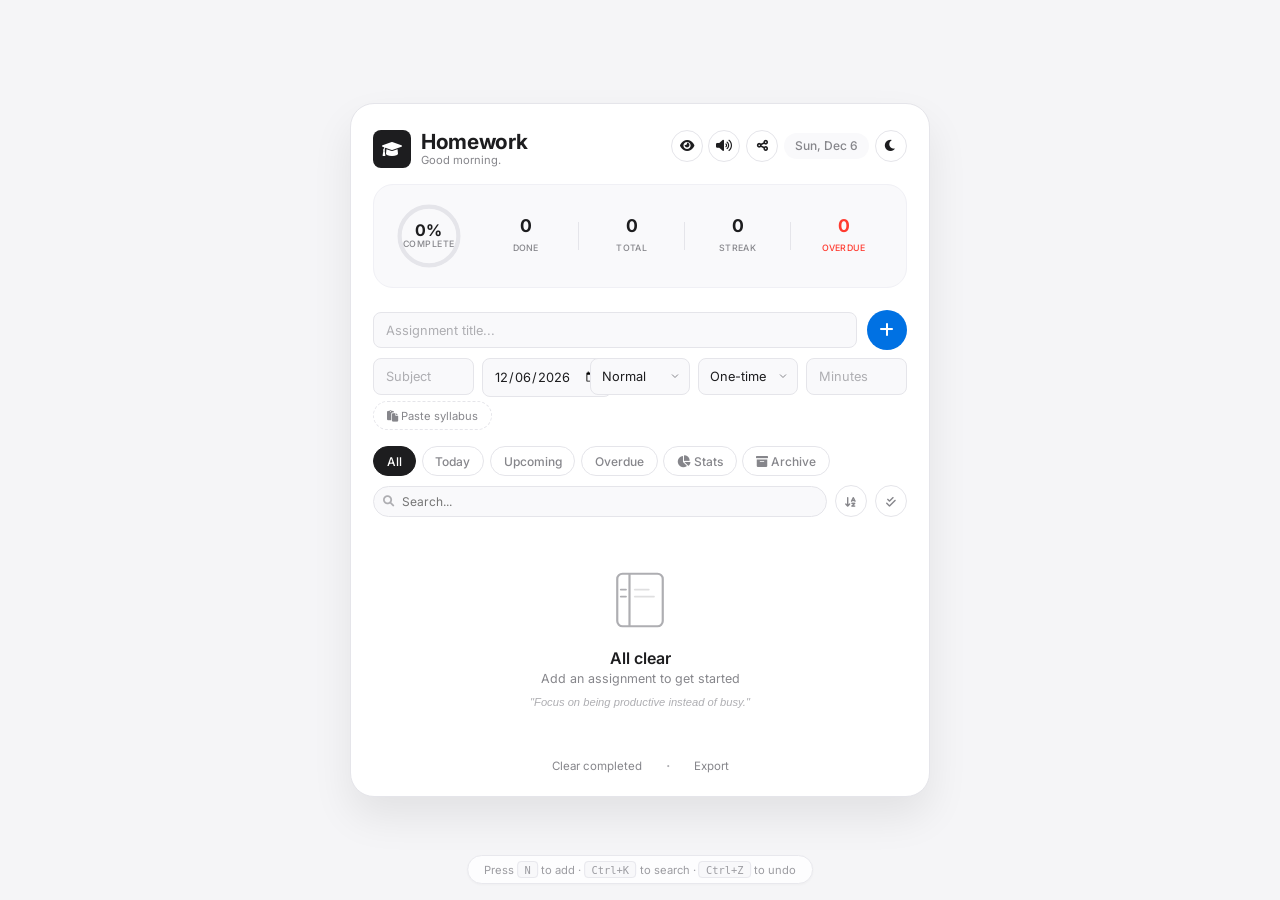
==== commit 70e7c038: "Update index.html" ====
--- a/index.html
+++ b/index.html
@@ -14,7 +14,7 @@
 <body>
   <div class="toast-container" id="toastContainer"></div>
   <canvas id="confettiCanvas" style="position:fixed;inset:0;pointer-events:none;z-index:9999;"></canvas>
-  <div class="shortcut-hint" id="shortcutHint">Press <kbd>N</kbd> to add · <kbd>Ctrl+K</kbd> to search</div>
+  <div class="shortcut-hint" id="shortcutHint">Press <kbd>N</kbd> to add · <kbd>Ctrl+K</kbd> to search · <kbd>Ctrl+Z</kbd> to undo</div>
 
   <div class="container">
     <div class="skeleton-loader" id="skeletonLoader">
@@ -28,7 +28,7 @@
       <header class="header">
         <div class="header-top">
           <div class="logo-group">
-            <div class="logo-mark"><i class="fas fa-graduation-cap"></i></div>
+            <div class="logo-mark" id="logoMark" title="Double-click to customize subject colors"><i class="fas fa-graduation-cap"></i></div>
             <div><h1 class="logo">Homework</h1><p class="logo-subtitle" id="greetingSubtitle">Stay on top of it.</p></div>
           </div>
           <div class="header-actions">
@@ -79,7 +79,7 @@
             <div class="field"><input type="date" id="dueDateInput" required></div>
             <div class="field"><select id="prioritySelect"><option value="normal">Normal</option><option value="urgent">Urgent</option><option value="low">Low</option></select></div>
             <div class="field"><select id="recurringSelect"><option value="none">One-time</option><option value="daily">Daily</option><option value="weekly">Weekly</option><option value="biweekly">Biweekly</option><option value="monthly">Monthly</option></select></div>
-            <div class="field field-estimate"><input type="number" id="estimateInput" placeholder="Min" min="1" max="480"></div>
+            <div class="field"><input type="number" id="estimateInput" placeholder="Minutes" min="1" max="480"></div>
           </div>
         </form>
         <button class="btn-paste" id="pasteSyllabusBtn"><i class="fas fa-paste"></i> Paste syllabus</button>
@@ -97,7 +97,7 @@
         <div class="search-sort-row">
           <div class="search-box"><i class="fas fa-search"></i><input type="text" id="searchInput" placeholder="Search..."></div>
           <button class="sort-btn" id="sortBtn" title="Sort"><i class="fas fa-arrow-down-a-z"></i></button>
-          <button class="sort-btn" id="bulkSelectBtn" title="Select"><i class="fas fa-check-double"></i></button>
+          <button class="sort-btn" id="bulkSelectBtn" title="Bulk select"><i class="fas fa-check-double"></i></button>
         </div>
       </div>
 
@@ -115,7 +115,7 @@
         <button class="btn-text" id="clearCompletedBtn">Clear completed</button>
         <span class="footer-dot">·</span>
         <button class="btn-text" id="exportBtn">Export</button>
-        <span class="footer-dot">·</span>
+        <span class="footer-dot" id="bulkDeleteDot" style="display:none;">·</span>
         <button class="btn-text" id="bulkDeleteBtn" style="display:none;">Delete selected</button>
       </div>
     </div>
--- a/styles.css
+++ b/styles.css
@@ -1,222 +1,218 @@
-/* ----- Apple-style Design System v3.0 ----- */
-* { margin: 0; padding: 0; box-sizing: border-box; }
-
+* { margin:0; padding:0; box-sizing:border-box; }
 :root {
-  --bg: #f5f5f7; --surface: #ffffff; --surface-secondary: #f9f9fb;
-  --text-primary: #1d1d1f; --text-secondary: #86868b; --text-tertiary: #aeaeb2;
-  --border: #e5e5ea; --border-subtle: #f0f0f5;
-  --accent: #0071e3; --accent-hover: #0077ed;
-  --red: #ff3b30; --green: #34c759; --orange: #ff9500;
-  --shadow-sm: 0 1px 3px rgba(0,0,0,0.04); --shadow-md: 0 4px 12px rgba(0,0,0,0.06); --shadow-lg: 0 20px 40px rgba(0,0,0,0.08);
-  --radius-sm: 8px; --radius-md: 12px; --radius-lg: 20px; --radius-xl: 24px;
-  --transition: 0.25s cubic-bezier(0.4, 0, 0.2, 1);
-}
-
+  --bg:#f5f5f7; --surface:#fff; --surface-secondary:#f9f9fb;
+  --text-primary:#1d1d1f; --text-secondary:#86868b; --text-tertiary:#aeaeb2;
+  --border:#e5e5ea; --border-subtle:#f0f0f5;
+  --accent:#0071e3; --accent-hover:#0077ed;
+  --red:#ff3b30; --green:#34c759; --orange:#ff9500;
+  --shadow-sm:0 1px 3px rgba(0,0,0,0.04); --shadow-md:0 4px 12px rgba(0,0,0,0.06); --shadow-lg:0 20px 40px rgba(0,0,0,0.08);
+  --radius-sm:8px; --radius-md:12px; --radius-lg:20px; --radius-xl:24px;
+  --transition:0.25s cubic-bezier(0.4,0,0.2,1);
+}
 [data-theme="dark"] {
-  --bg: #000000; --surface: #1c1c1e; --surface-secondary: #2c2c2e;
-  --text-primary: #f5f5f7; --text-secondary: #98989d; --text-tertiary: #636366;
-  --border: #38383a; --border-subtle: #2c2c2e;
-  --accent: #0a84ff; --accent-hover: #409cff;
-  --shadow-sm: 0 1px 3px rgba(0,0,0,0.3); --shadow-md: 0 4px 12px rgba(0,0,0,0.4); --shadow-lg: 0 20px 40px rgba(0,0,0,0.5);
-}
-
+  --bg:#000; --surface:#1c1c1e; --surface-secondary:#2c2c2e;
+  --text-primary:#f5f5f7; --text-secondary:#98989d; --text-tertiary:#636366;
+  --border:#38383a; --border-subtle:#2c2c2e;
+  --accent:#0a84ff; --accent-hover:#409cff;
+  --shadow-sm:0 1px 3px rgba(0,0,0,0.3); --shadow-md:0 4px 12px rgba(0,0,0,0.4); --shadow-lg:0 20px 40px rgba(0,0,0,0.5);
+}
 body {
-  background: var(--bg); font-family: 'Inter', -apple-system, BlinkMacSystemFont, sans-serif;
-  display: flex; justify-content: center; align-items: center; min-height: 100vh;
-  padding: 1rem; color: var(--text-primary);
-  -webkit-font-smoothing: antialiased; transition: background var(--transition), color var(--transition);
-  overflow-x: hidden;
-}
-
+  background:var(--bg); font-family:'Inter',-apple-system,BlinkMacSystemFont,sans-serif;
+  display:flex; justify-content:center; align-items:center; min-height:100vh;
+  padding:1rem; color:var(--text-primary);
+  -webkit-font-smoothing:antialiased; transition:background var(--transition),color var(--transition);
+  overflow-x:hidden;
+}
 .container {
-  width: 100%; max-width: 560px; background: var(--surface);
-  border-radius: var(--radius-xl); padding: 1.6rem 1.4rem 1rem;
-  box-shadow: var(--shadow-lg); border: 1px solid var(--border);
-  transition: all var(--transition); position: relative;
-}
-
-/* ----- Toast ----- */
-.toast-container { position: fixed; top: 1rem; right: 1rem; z-index: 10000; display: flex; flex-direction: column; gap: 0.5rem; }
+  width:100%; max-width:580px; background:var(--surface); border-radius:var(--radius-xl);
+  padding:1.6rem 1.4rem 1rem; box-shadow:var(--shadow-lg); border:1px solid var(--border);
+  transition:all var(--transition); position:relative;
+}
+.shortcut-hint {
+  position:fixed; bottom:1rem; left:50%; transform:translateX(-50%);
+  background:var(--surface); color:var(--text-secondary); padding:0.4rem 1rem;
+  border-radius:20px; font-size:0.7rem; border:1px solid var(--border);
+  box-shadow:var(--shadow-sm); z-index:100; opacity:0.8; pointer-events:none;
+}
+.shortcut-hint kbd {
+  background:var(--surface-secondary); padding:0.1rem 0.4rem; border-radius:4px;
+  border:1px solid var(--border); font-size:0.65rem;
+}
+.toast-container { position:fixed; top:1rem; right:1rem; z-index:10000; display:flex; flex-direction:column; gap:0.5rem; }
 .toast {
-  background: var(--surface); color: var(--text-primary); padding: 0.7rem 1.2rem;
-  border-radius: var(--radius-md); box-shadow: var(--shadow-md); font-size: 0.82rem; font-weight: 500;
-  border: 1px solid var(--border); animation: slideInRight 0.3s ease, fadeOut 0.3s ease 3s forwards;
-  max-width: 320px; display: flex; align-items: center; gap: 0.6rem;
-}
-.toast .undo-btn {
-  margin-left: auto; background: var(--accent); color: white; border: none;
-  padding: 0.25rem 0.7rem; border-radius: 20px; font-size: 0.7rem; font-weight: 600; cursor: pointer;
-}
-
-@keyframes slideInRight { from { transform: translateX(100%); opacity: 0; } to { transform: translateX(0); opacity: 1; } }
-@keyframes fadeOut { to { opacity: 0; transform: translateY(-10px); } }
-
-/* ----- Skeleton ----- */
-.skeleton-loader { display: flex; flex-direction: column; gap: 1rem; padding: 0.5rem 0; }
-.skeleton-header { display: flex; align-items: center; gap: 0.8rem; }
-.skeleton-circle { width: 38px; height: 38px; border-radius: 8px; background: var(--border); animation: shimmer 1.5s infinite; }
-.skeleton-lines { display: flex; flex-direction: column; gap: 0.4rem; flex: 1; }
-.skeleton-line { height: 12px; border-radius: 6px; background: var(--border); animation: shimmer 1.5s infinite; width: 100%; }
-.skeleton-line.short { width: 50%; }
-.skeleton-progress { height: 80px; border-radius: var(--radius-lg); background: var(--border); animation: shimmer 1.5s infinite; }
-.skeleton-card { height: 54px; border-radius: var(--radius-md); background: var(--border); animation: shimmer 1.5s infinite; }
-
-@keyframes shimmer {
-  0% { opacity: 1; }
-  50% { opacity: 0.4; }
-  100% { opacity: 1; }
-}
-
-/* ----- Header ----- */
-.header { margin-bottom: 1.4rem; }
-.header-top { display: flex; justify-content: space-between; align-items: flex-start; margin-bottom: 1rem; }
-.logo-group { display: flex; align-items: center; gap: 0.6rem; }
-.logo-mark { width: 38px; height: 38px; background: var(--text-primary); color: var(--surface); border-radius: var(--radius-sm); display: flex; align-items: center; justify-content: center; font-size: 1rem; transition: all var(--transition); }
-.logo { font-size: 1.3rem; font-weight: 700; letter-spacing: -0.3px; line-height: 1.1; }
-.logo-subtitle { font-size: 0.7rem; font-weight: 400; color: var(--text-secondary); }
-.header-actions { display: flex; align-items: center; gap: 0.5rem; }
-.date-display { font-size: 0.8rem; font-weight: 500; color: var(--text-secondary); background: var(--surface-secondary); padding: 0.35rem 0.8rem; border-radius: 20px; }
-.theme-btn { width: 34px; height: 34px; border-radius: 50%; border: 1px solid var(--border); background: var(--surface); color: var(--text-primary); cursor: pointer; display: flex; align-items: center; justify-content: center; font-size: 0.85rem; transition: all var(--transition); }
-.theme-btn:hover { background: var(--surface-secondary); }
-
-/* ----- Progress ----- */
-.progress-section { background: var(--surface-secondary); border-radius: var(--radius-lg); padding: 1rem 1.2rem; display: flex; align-items: center; gap: 1.2rem; border: 1px solid var(--border-subtle); transition: all var(--transition); }
-.progress-ring-container { position: relative; width: 70px; height: 70px; flex-shrink: 0; }
-.progress-ring { width: 100%; height: 100%; transform: rotate(-90deg); }
-.progress-ring-bg { fill: none; stroke: var(--border); stroke-width: 6; }
-.progress-ring-fill { fill: none; stroke: var(--accent); stroke-width: 6; stroke-linecap: round; stroke-dasharray: 263.89; stroke-dashoffset: 263.89; transition: stroke-dashoffset 0.5s ease; }
-.progress-ring-text { position: absolute; inset: 0; display: flex; flex-direction: column; align-items: center; justify-content: center; }
-.progress-percent { font-size: 1rem; font-weight: 700; line-height: 1; }
-.progress-label { font-size: 0.55rem; font-weight: 500; color: var(--text-secondary); text-transform: uppercase; letter-spacing: 0.5px; }
-.progress-details { display: flex; align-items: center; gap: 0.6rem; flex: 1; }
-.progress-stat { text-align: center; flex: 1; }
-.stat-number { font-size: 1.1rem; font-weight: 700; display: block; line-height: 1; }
-.stat-label { font-size: 0.55rem; font-weight: 500; color: var(--text-secondary); text-transform: uppercase; letter-spacing: 0.3px; }
-.progress-divider { width: 1px; height: 28px; background: var(--border); }
-
-/* ----- Smart Suggestion ----- */
-.smart-suggestion { background: rgba(0,113,227,0.06); border: 1px solid rgba(0,113,227,0.2); border-radius: var(--radius-md); padding: 0.6rem 0.9rem; margin-top: 0.7rem; display: flex; align-items: center; gap: 0.6rem; font-size: 0.75rem; color: var(--accent); }
-.suggestion-action { margin-left: auto; background: var(--accent); color: white; border: none; padding: 0.3rem 0.8rem; border-radius: 20px; font-size: 0.7rem; font-weight: 600; cursor: pointer; }
-
-/* ----- Form ----- */
-.add-section { margin-bottom: 1rem; }
-#assignmentForm { display: flex; flex-direction: column; gap: 0.5rem; }
-.form-row-top { display: flex; gap: 0.6rem; align-items: center; }
-.form-row-bottom { display: flex; gap: 0.5rem; }
-.field { flex: 1; }
-.field input, .field select { width: 100%; background: var(--surface-secondary); border: 1px solid var(--border); color: var(--text-primary); padding: 0.6rem 0.8rem; border-radius: var(--radius-sm); font-family: 'Inter', sans-serif; font-size: 0.82rem; outline: none; transition: all var(--transition); }
-.field input::placeholder { color: var(--text-tertiary); }
-.field input:focus, .field select:focus { border-color: var(--accent); box-shadow: 0 0 0 3px rgba(0,113,227,0.12); background: var(--surface); }
-.field select { cursor: pointer; appearance: none; -webkit-appearance: none; background-image: url("data:image/svg+xml,%3Csvg xmlns='http://www.w3.org/2000/svg' width='12' height='12' viewBox='0 0 24 24' fill='none' stroke='%2386868b' stroke-width='2'%3E%3Cpath d='M6 9l6 6 6-6'/%3E%3C/svg%3E"); background-repeat: no-repeat; background-position: right 8px center; padding-right: 28px; }
-.btn-add-circle { width: 40px; height: 40px; min-width: 40px; border-radius: 50%; background: var(--accent); color: white; border: none; font-size: 1rem; cursor: pointer; display: flex; align-items: center; justify-content: center; transition: all var(--transition); flex-shrink: 0; }
-.btn-add-circle:hover { background: var(--accent-hover); transform: scale(1.05); }
-
-/* ----- Filters ----- */
-.controls-section { display: flex; flex-direction: column; gap: 0.6rem; margin-bottom: 1rem; }
-.filter-scroll { display: flex; gap: 0.35rem; overflow-x: auto; scrollbar-width: none; }
-.filter-scroll::-webkit-scrollbar { display: none; }
-.filter-chip { padding: 0.4rem 0.8rem; border-radius: 20px; border: 1px solid var(--border); background: var(--surface); color: var(--text-secondary); font-size: 0.75rem; font-weight: 500; font-family: 'Inter', sans-serif; cursor: pointer; white-space: nowrap; transition: all var(--transition); }
-.filter-chip.active { background: var(--text-primary); color: var(--surface); border-color: var(--text-primary); }
-.search-sort-row { display: flex; gap: 0.5rem; align-items: center; }
-.search-box { position: relative; flex: 1; }
-.search-box i { position: absolute; left: 10px; top: 50%; transform: translateY(-50%); color: var(--text-tertiary); font-size: 0.7rem; }
-.search-box input { width: 100%; background: var(--surface-secondary); border: 1px solid var(--border); color: var(--text-primary); padding: 0.45rem 0.6rem 0.45rem 1.7rem; border-radius: 20px; font-family: 'Inter', sans-serif; font-size: 0.75rem; outline: none; transition: all var(--transition); }
-.sort-btn { width: 32px; height: 32px; border-radius: 50%; border: 1px solid var(--border); background: var(--surface); color: var(--text-secondary); cursor: pointer; display: flex; align-items: center; justify-content: center; font-size: 0.7rem; }
-
-/* ----- Cards ----- */
-.assignments-list { display: flex; flex-direction: column; gap: 0.45rem; min-height: 80px; }
+  background:var(--surface); color:var(--text-primary); padding:0.7rem 1.2rem;
+  border-radius:var(--radius-md); box-shadow:var(--shadow-md); font-size:0.82rem; font-weight:500;
+  border:1px solid var(--border); animation:slideInRight 0.3s ease, fadeOut 0.3s ease 3s forwards;
+  max-width:320px; display:flex; align-items:center; gap:0.6rem;
+}
+.toast .undo-btn { margin-left:auto; background:var(--accent); color:#fff; border:none; padding:0.25rem 0.7rem; border-radius:20px; font-size:0.7rem; font-weight:600; cursor:pointer; }
+@keyframes slideInRight { from{transform:translateX(100%);opacity:0} to{transform:translateX(0);opacity:1} }
+@keyframes fadeOut { to{opacity:0;transform:translateY(-10px)} }
+.skeleton-loader { display:flex; flex-direction:column; gap:1rem; padding:0.5rem 0; }
+.skeleton-header { display:flex; align-items:center; gap:0.8rem; }
+.skeleton-circle { width:38px; height:38px; border-radius:8px; background:var(--border); animation:shimmer 1.5s infinite; }
+.skeleton-lines { display:flex; flex-direction:column; gap:0.4rem; flex:1; }
+.skeleton-line { height:12px; border-radius:6px; background:var(--border); animation:shimmer 1.5s infinite; width:100%; }
+.skeleton-line.short { width:50%; }
+.skeleton-progress { height:80px; border-radius:var(--radius-lg); background:var(--border); animation:shimmer 1.5s infinite; }
+.skeleton-card { height:54px; border-radius:var(--radius-md); background:var(--border); animation:shimmer 1.5s infinite; }
+@keyframes shimmer { 0%{opacity:1} 50%{opacity:0.4} 100%{opacity:1} }
+.header { margin-bottom:1.4rem; }
+.header-top { display:flex; justify-content:space-between; align-items:flex-start; margin-bottom:1rem; }
+.logo-group { display:flex; align-items:center; gap:0.6rem; }
+.logo-mark { width:38px; height:38px; background:var(--text-primary); color:var(--surface); border-radius:var(--radius-sm); display:flex; align-items:center; justify-content:center; font-size:1rem; transition:all var(--transition); }
+.logo { font-size:1.3rem; font-weight:700; letter-spacing:-0.3px; line-height:1.1; }
+.logo-subtitle { font-size:0.7rem; font-weight:400; color:var(--text-secondary); }
+.header-actions { display:flex; align-items:center; gap:0.35rem; flex-wrap:wrap; }
+.icon-btn { width:32px; height:32px; border-radius:50%; border:1px solid var(--border); background:var(--surface); color:var(--text-primary); cursor:pointer; display:flex; align-items:center; justify-content:center; font-size:0.8rem; transition:all var(--transition); flex-shrink:0; }
+.icon-btn:hover { background:var(--surface-secondary); }
+.icon-btn.active { background:var(--accent); color:#fff; border-color:var(--accent); }
+.date-display { font-size:0.75rem; font-weight:500; color:var(--text-secondary); background:var(--surface-secondary); padding:0.35rem 0.7rem; border-radius:20px; white-space:nowrap; }
+.workload-badge { background:rgba(0,113,227,0.06); border:1px solid rgba(0,113,227,0.2); border-radius:var(--radius-md); padding:0.5rem 0.8rem; margin-top:0.5rem; font-size:0.72rem; color:var(--accent); display:flex; align-items:center; gap:0.4rem; }
+.progress-section { background:var(--surface-secondary); border-radius:var(--radius-lg); padding:1rem 1.2rem; display:flex; align-items:center; gap:1.2rem; border:1px solid var(--border-subtle); transition:all var(--transition); }
+.progress-ring-container { position:relative; width:70px; height:70px; flex-shrink:0; }
+.progress-ring { width:100%; height:100%; transform:rotate(-90deg); }
+.progress-ring-bg { fill:none; stroke:var(--border); stroke-width:6; }
+.progress-ring-fill { fill:none; stroke:var(--accent); stroke-width:6; stroke-linecap:round; stroke-dasharray:263.89; stroke-dashoffset:263.89; transition:stroke-dashoffset 0.6s cubic-bezier(0.4,0,0.2,1); }
+.progress-ring-text { position:absolute; inset:0; display:flex; flex-direction:column; align-items:center; justify-content:center; }
+.progress-percent { font-size:1rem; font-weight:700; line-height:1; }
+.progress-label { font-size:0.55rem; font-weight:500; color:var(--text-secondary); text-transform:uppercase; letter-spacing:0.5px; }
+.progress-details { display:flex; align-items:center; gap:0.6rem; flex:1; }
+.progress-stat { text-align:center; flex:1; }
+.stat-number { font-size:1.1rem; font-weight:700; display:block; line-height:1; transition:all 0.3s ease; }
+.stat-label { font-size:0.55rem; font-weight:500; color:var(--text-secondary); text-transform:uppercase; letter-spacing:0.3px; }
+.progress-divider { width:1px; height:28px; background:var(--border); }
+.smart-suggestion { background:rgba(0,113,227,0.06); border:1px solid rgba(0,113,227,0.2); border-radius:var(--radius-md); padding:0.6rem 0.9rem; margin-top:0.5rem; display:flex; align-items:center; gap:0.6rem; font-size:0.75rem; color:var(--accent); }
+.suggestion-action { margin-left:auto; background:var(--accent); color:#fff; border:none; padding:0.3rem 0.8rem; border-radius:20px; font-size:0.7rem; font-weight:600; cursor:pointer; }
+.add-section { margin-bottom:1rem; }
+#assignmentForm { display:flex; flex-direction:column; gap:0.5rem; }
+.form-row-top { display:flex; gap:0.6rem; align-items:center; }
+.form-row-bottom { display:flex; gap:0.5rem; flex-wrap:wrap; }
+.field { flex:1; min-width:100px; }
+.field input[type="date"] { min-width:130px; }
+.field-estimate { max-width:60px; flex:0 0 60px; }
+.field input,.field select { width:100%; background:var(--surface-secondary); border:1px solid var(--border); color:var(--text-primary); padding:0.6rem 0.7rem; border-radius:var(--radius-sm); font-family:'Inter',sans-serif; font-size:0.8rem; outline:none; transition:all var(--transition); }
+.field input::placeholder { color:var(--text-tertiary); }
+.field input:focus,.field select:focus { border-color:var(--accent); box-shadow:0 0 0 3px rgba(0,113,227,0.12); background:var(--surface); }
+.field select { cursor:pointer; appearance:none; -webkit-appearance:none; background-image:url("data:image/svg+xml,%3Csvg xmlns='http://www.w3.org/2000/svg' width='12' height='12' viewBox='0 0 24 24' fill='none' stroke='%2386868b' stroke-width='2'%3E%3Cpath d='M6 9l6 6 6-6'/%3E%3C/svg%3E"); background-repeat:no-repeat; background-position:right 8px center; padding-right:28px; }
+.btn-add-circle { width:40px; height:40px; min-width:40px; border-radius:50%; background:var(--accent); color:#fff; border:none; font-size:1rem; cursor:pointer; display:flex; align-items:center; justify-content:center; transition:all var(--transition); flex-shrink:0; }
+.btn-add-circle:hover { background:var(--accent-hover); transform:scale(1.05); }
+.btn-paste { background:none; border:1px dashed var(--border); color:var(--text-secondary); padding:0.4rem 0.8rem; border-radius:20px; font-size:0.7rem; font-family:'Inter',sans-serif; cursor:pointer; margin-top:0.3rem; transition:all var(--transition); }
+.btn-paste:hover { border-color:var(--accent); color:var(--accent); }
+.controls-section { display:flex; flex-direction:column; gap:0.6rem; margin-bottom:1rem; }
+.filter-scroll { display:flex; gap:0.35rem; overflow-x:auto; scrollbar-width:none; }
+.filter-scroll::-webkit-scrollbar { display:none; }
+.filter-chip { padding:0.4rem 0.8rem; border-radius:20px; border:1px solid var(--border); background:var(--surface); color:var(--text-secondary); font-size:0.75rem; font-weight:500; font-family:'Inter',sans-serif; cursor:pointer; white-space:nowrap; transition:all var(--transition); }
+.filter-chip.active { background:var(--text-primary); color:var(--surface); border-color:var(--text-primary); }
+.filter-chip:hover:not(.active) { background:var(--surface-secondary); }
+.search-sort-row { display:flex; gap:0.5rem; align-items:center; }
+.search-box { position:relative; flex:1; }
+.search-box i { position:absolute; left:10px; top:50%; transform:translateY(-50%); color:var(--text-tertiary); font-size:0.7rem; }
+.search-box input { width:100%; background:var(--surface-secondary); border:1px solid var(--border); color:var(--text-primary); padding:0.45rem 0.6rem 0.45rem 1.7rem; border-radius:20px; font-family:'Inter',sans-serif; font-size:0.75rem; outline:none; transition:all var(--transition); }
+.sort-btn { width:32px; height:32px; border-radius:50%; border:1px solid var(--border); background:var(--surface); color:var(--text-secondary); cursor:pointer; display:flex; align-items:center; justify-content:center; font-size:0.7rem; transition:all var(--transition); }
+.sort-btn:hover { background:var(--surface-secondary); }
+.sort-btn.active { background:var(--accent); color:#fff; border-color:var(--accent); }
+.assignments-list { display:flex; flex-direction:column; gap:0.45rem; min-height:80px; }
 .assignment-card {
-  background: var(--surface); border: 1px solid var(--border); border-radius: var(--radius-md);
-  padding: 0.75rem 0.9rem; display: flex; align-items: center; gap: 0.6rem;
-  cursor: pointer; transition: all 0.2s ease; animation: cardIn 0.3s ease;
-  position: relative; overflow: hidden; touch-action: pan-y;
-  transform: translateX(0);
-}
-.assignment-card.swiping { transition: transform 0.1s ease; }
-.assignment-card.swiped-right { transform: translateX(100%); opacity: 0; transition: all 0.3s ease; }
-.assignment-card.swiped-left { transform: translateX(-100%); opacity: 0; transition: all 0.3s ease; }
-.assignment-card .swipe-indicator {
-  position: absolute; top: 0; bottom: 0; width: 60px; display: flex; align-items: center; justify-content: center;
-  font-size: 1.2rem; color: white; opacity: 0; transition: opacity 0.2s ease;
-}
-.assignment-card .swipe-indicator.right { right: 0; background: var(--green); border-radius: 0 var(--radius-md) var(--radius-md) 0; }
-.assignment-card .swipe-indicator.left { left: 0; background: var(--red); border-radius: var(--radius-md) 0 0 var(--radius-md); }
-.assignment-card:hover { box-shadow: var(--shadow-md); }
-.assignment-card.completed { opacity: 0.5; }
-.assignment-card.completed .assignment-title { text-decoration: line-through; }
-.assignment-left { display: flex; align-items: center; gap: 0.7rem; flex: 1; min-width: 0; }
-.priority-indicator { width: 4px; height: 30px; border-radius: 4px; background: var(--text-tertiary); flex-shrink: 0; }
-.priority-indicator.urgent { background: var(--red); }
-.priority-indicator.low { background: var(--green); }
-.assignment-content { display: flex; flex-direction: column; gap: 0.15rem; min-width: 0; }
-.assignment-title { font-size: 0.88rem; font-weight: 600; white-space: nowrap; overflow: hidden; text-overflow: ellipsis; }
-.assignment-meta { display: flex; gap: 0.5rem; align-items: center; font-size: 0.7rem; color: var(--text-secondary); }
-.subject-tag { padding: 0.15rem 0.5rem; border-radius: 10px; font-weight: 500; color: white; font-size: 0.65rem; }
-.due-tag { display: flex; align-items: center; gap: 0.2rem; }
-.due-tag.overdue { color: var(--red); font-weight: 600; }
-.due-tag.today { color: var(--accent); font-weight: 600; }
-.recurring-badge { font-size: 0.6rem; color: var(--text-tertiary); }
-.check-btn { width: 24px; height: 24px; min-width: 24px; border-radius: 50%; border: 2px solid var(--border); background: transparent; cursor: pointer; display: flex; align-items: center; justify-content: center; color: transparent; font-size: 0.65rem; transition: all var(--transition); flex-shrink: 0; }
-.assignment-card.completed .check-btn { background: var(--green); border-color: var(--green); color: white; animation: popIn 0.3s ease; }
-
-@keyframes cardIn { from { opacity: 0; transform: translateY(6px); } to { opacity: 1; transform: translateY(0); } }
-@keyframes popIn { 0% { transform: scale(0.8); } 50% { transform: scale(1.2); } 100% { transform: scale(1); } }
-
-/* ----- Dashboard ----- */
-.dashboard-view { margin-bottom: 1rem; }
-.dashboard-grid { display: grid; grid-template-columns: 1fr 1fr; gap: 0.6rem; }
-.dash-card { background: var(--surface-secondary); border-radius: var(--radius-md); padding: 0.9rem; border: 1px solid var(--border-subtle); }
-.dash-card.full-width { grid-column: 1 / -1; }
-.dash-card-title { font-size: 0.7rem; font-weight: 600; text-transform: uppercase; letter-spacing: 0.5px; color: var(--text-secondary); margin-bottom: 0.6rem; }
-.subject-chart { display: flex; flex-direction: column; gap: 0.35rem; }
-.subject-row { display: flex; align-items: center; gap: 0.5rem; font-size: 0.7rem; }
-.subject-dot { width: 8px; height: 8px; border-radius: 50%; flex-shrink: 0; }
-.subject-bar-container { flex: 1; height: 4px; background: var(--border); border-radius: 4px; overflow: hidden; }
-.subject-bar { height: 100%; border-radius: 4px; transition: width 0.5s ease; }
-.week-stats { display: flex; flex-direction: column; gap: 0.4rem; font-size: 0.72rem; }
-.week-stat-row { display: flex; justify-content: space-between; color: var(--text-secondary); }
-.week-stat-row span:last-child { font-weight: 600; color: var(--text-primary); }
-.trend-bars { display: flex; align-items: flex-end; gap: 0.4rem; height: 60px; }
-.trend-bar-wrapper { flex: 1; display: flex; flex-direction: column; align-items: center; gap: 3px; }
-.trend-bar { width: 100%; background: var(--accent); border-radius: 4px 4px 0 0; min-height: 2px; transition: height 0.5s ease; }
-.trend-label { font-size: 0.55rem; color: var(--text-tertiary); }
-
-/* ----- Modal ----- */
-.modal-overlay { position: fixed; inset: 0; background: rgba(0,0,0,0.4); backdrop-filter: blur(4px); z-index: 1000; display: flex; align-items: center; justify-content: center; animation: fadeIn 0.2s ease; }
-.modal-card { background: var(--surface); border-radius: var(--radius-lg); padding: 1.2rem; width: 90%; max-width: 400px; box-shadow: var(--shadow-lg); border: 1px solid var(--border); }
-.modal-header { display: flex; justify-content: space-between; align-items: center; margin-bottom: 1rem; }
-.modal-header h3 { font-size: 1rem; font-weight: 600; }
-.modal-close { background: none; border: none; color: var(--text-secondary); cursor: pointer; font-size: 1rem; }
-.modal-field { margin-bottom: 0.8rem; }
-.modal-field label { font-size: 0.65rem; font-weight: 600; text-transform: uppercase; letter-spacing: 0.5px; color: var(--text-secondary); display: block; margin-bottom: 0.2rem; }
-.modal-field p { font-size: 0.85rem; }
-.modal-field textarea { width: 100%; background: var(--surface-secondary); border: 1px solid var(--border); color: var(--text-primary); padding: 0.6rem; border-radius: var(--radius-sm); font-family: 'Inter', sans-serif; font-size: 0.82rem; resize: vertical; min-height: 60px; outline: none; }
-.modal-actions { display: flex; gap: 0.5rem; justify-content: flex-end; margin-top: 1rem; }
-.btn-modal { padding: 0.5rem 1rem; border-radius: 20px; font-size: 0.75rem; font-weight: 500; font-family: 'Inter', sans-serif; cursor: pointer; border: none; transition: all var(--transition); }
-.btn-save { background: var(--accent); color: white; }
-.btn-delete { background: transparent; color: var(--red); border: 1px solid var(--red); }
-.share-link-box { display: flex; gap: 0.5rem; }
-.share-link-box input { flex: 1; background: var(--surface-secondary); border: 1px solid var(--border); color: var(--text-primary); padding: 0.5rem 0.7rem; border-radius: var(--radius-sm); font-family: 'Inter', sans-serif; font-size: 0.75rem; }
-
-/* ----- Footer ----- */
-.footer-action { text-align: center; margin-top: 0.8rem; display: flex; justify-content: center; gap: 0.5rem; align-items: center; }
-.btn-text { background: none; border: none; color: var(--text-secondary); font-size: 0.72rem; font-family: 'Inter', sans-serif; cursor: pointer; padding: 0.4rem 1rem; border-radius: 20px; transition: all var(--transition); }
-.btn-text:hover { color: var(--red); background: rgba(255,59,48,0.08); }
-.footer-dot { color: var(--text-tertiary); }
-
-/* Empty state */
-.empty-state { text-align: center; padding: 2rem 1rem; }
-.empty-icon { font-size: 2.4rem; color: var(--text-tertiary); margin-bottom: 0.5rem; }
-.empty-title { font-weight: 600; font-size: 1rem; }
-.empty-sub { font-size: 0.78rem; color: var(--text-secondary); }
-
-@keyframes fadeIn { from { opacity: 0; } to { opacity: 1; } }
-
-@media (max-width: 420px) {
-  .container { padding: 1rem 0.8rem 0.7rem; }
-  .form-row-bottom { flex-direction: column; }
-  .dashboard-grid { grid-template-columns: 1fr; }
-  .progress-details { gap: 0.2rem; }
-  .progress-section { padding: 0.8rem; gap: 0.6rem; }
-  .field-recurring { min-width: 100%; }
-}
+  background:var(--surface); border:1px solid var(--border); border-radius:var(--radius-md);
+  padding:0.75rem 0.9rem; display:flex; align-items:center; gap:0.6rem;
+  cursor:grab; transition:all 0.2s ease; animation:cardIn 0.3s ease;
+  position:relative; overflow:hidden; touch-action:pan-y; user-select:none;
+}
+.assignment-card:active { cursor:grabbing; }
+.assignment-card:hover { box-shadow:var(--shadow-md); }
+.assignment-card.dragging { opacity:0.5; transform:scale(0.98); box-shadow:var(--shadow-lg); }
+.assignment-card.drag-over { border-color:var(--accent); border-style:dashed; }
+.assignment-card.completed { opacity:0.5; }
+.assignment-card.completed .assignment-title { text-decoration:line-through; }
+.assignment-card.selected { border-color:var(--accent); background:rgba(0,113,227,0.04); }
+.assignment-card .due-urgency-border { position:absolute; left:0; top:0; bottom:0; width:3px; transition:all var(--transition); }
+.assignment-card .due-urgency-border.soon { background:var(--orange); }
+.assignment-card .due-urgency-border.overdue { background:var(--red); }
+.assignment-left { display:flex; align-items:center; gap:0.7rem; flex:1; min-width:0; }
+.priority-indicator { width:4px; height:30px; border-radius:4px; background:var(--text-tertiary); flex-shrink:0; }
+.priority-indicator.urgent { background:var(--red); }
+.priority-indicator.low { background:var(--green); }
+.assignment-content { display:flex; flex-direction:column; gap:0.15rem; min-width:0; }
+.assignment-title { font-size:0.88rem; font-weight:600; white-space:nowrap; overflow:hidden; text-overflow:ellipsis; }
+.assignment-meta { display:flex; gap:0.5rem; align-items:center; font-size:0.7rem; color:var(--text-secondary); flex-wrap:wrap; }
+.subject-tag { padding:0.15rem 0.5rem; border-radius:10px; font-weight:500; color:#fff; font-size:0.65rem; }
+.due-tag { display:flex; align-items:center; gap:0.2rem; }
+.due-tag.overdue { color:var(--red); font-weight:600; }
+.due-tag.today { color:var(--accent); font-weight:600; }
+.due-tag.soon { color:var(--orange); font-weight:500; }
+.recurring-badge { font-size:0.6rem; color:var(--text-tertiary); }
+.estimate-badge { font-size:0.6rem; color:var(--text-tertiary); background:var(--surface-secondary); padding:0.1rem 0.4rem; border-radius:8px; }
+.check-btn { width:24px; height:24px; min-width:24px; border-radius:50%; border:2px solid var(--border); background:transparent; cursor:pointer; display:flex; align-items:center; justify-content:center; color:transparent; font-size:0.65rem; transition:all var(--transition); flex-shrink:0; }
+.check-btn:hover { border-color:var(--accent); }
+.assignment-card.completed .check-btn { background:var(--green); border-color:var(--green); color:#fff; animation:popIn 0.3s ease; }
+.select-checkbox { width:20px; height:20px; border-radius:50%; border:2px solid var(--border); display:flex; align-items:center; justify-content:center; font-size:0.6rem; color:transparent; transition:all var(--transition); cursor:pointer; }
+.assignment-card.selected .select-checkbox { background:var(--accent); border-color:var(--accent); color:#fff; }
+.dashboard-view { margin-bottom:1rem; }
+.dashboard-grid { display:grid; grid-template-columns:1fr 1fr; gap:0.6rem; }
+.dash-card { background:var(--surface-secondary); border-radius:var(--radius-md); padding:0.9rem; border:1px solid var(--border-subtle); }
+.dash-card.full-width { grid-column:1/-1; }
+.dash-card-title { font-size:0.7rem; font-weight:600; text-transform:uppercase; letter-spacing:0.5px; color:var(--text-secondary); margin-bottom:0.6rem; }
+.subject-chart { display:flex; flex-direction:column; gap:0.35rem; }
+.subject-row { display:flex; align-items:center; gap:0.5rem; font-size:0.7rem; }
+.subject-dot { width:8px; height:8px; border-radius:50%; flex-shrink:0; }
+.subject-bar-container { flex:1; height:4px; background:var(--border); border-radius:4px; overflow:hidden; }
+.subject-bar { height:100%; border-radius:4px; transition:width 0.5s ease; }
+.week-stats { display:flex; flex-direction:column; gap:0.4rem; font-size:0.72rem; }
+.week-stat-row { display:flex; justify-content:space-between; color:var(--text-secondary); }
+.week-stat-row span:last-child { font-weight:600; color:var(--text-primary); }
+.trend-bars { display:flex; align-items:flex-end; gap:0.4rem; height:60px; }
+.trend-bar-wrapper { flex:1; display:flex; flex-direction:column; align-items:center; gap:3px; }
+.trend-bar { width:100%; border-radius:4px 4px 0 0; min-height:2px; transition:height 0.5s ease; }
+.trend-bar.today { background:var(--accent) !important; }
+.trend-label { font-size:0.55rem; color:var(--text-tertiary); }
+.trend-label.today { color:var(--accent); font-weight:700; }
+.archive-view { display:flex; flex-direction:column; gap:0.45rem; }
+.modal-overlay { position:fixed; inset:0; background:rgba(0,0,0,0.4); backdrop-filter:blur(4px); z-index:1000; display:flex; align-items:center; justify-content:center; animation:fadeIn 0.2s ease; }
+.modal-card { background:var(--surface); border-radius:var(--radius-lg); padding:1.2rem; width:90%; max-width:400px; box-shadow:var(--shadow-lg); border:1px solid var(--border); max-height:90vh; overflow-y:auto; }
+.modal-header { display:flex; justify-content:space-between; align-items:center; margin-bottom:1rem; }
+.modal-header h3 { font-size:1rem; font-weight:600; }
+.modal-close { background:none; border:none; color:var(--text-secondary); cursor:pointer; font-size:1rem; padding:0.3rem; }
+.modal-field { margin-bottom:0.8rem; }
+.modal-field label { font-size:0.65rem; font-weight:600; text-transform:uppercase; letter-spacing:0.5px; color:var(--text-secondary); display:block; margin-bottom:0.2rem; }
+.modal-field p { font-size:0.85rem; }
+.modal-field textarea { width:100%; background:var(--surface-secondary); border:1px solid var(--border); color:var(--text-primary); padding:0.6rem; border-radius:var(--radius-sm); font-family:'Inter',sans-serif; font-size:0.82rem; resize:vertical; min-height:60px; outline:none; }
+.modal-field textarea:focus { border-color:var(--accent); }
+.modal-actions { display:flex; gap:0.5rem; justify-content:flex-end; margin-top:1rem; }
+.btn-modal { padding:0.5rem 1rem; border-radius:20px; font-size:0.75rem; font-weight:500; font-family:'Inter',sans-serif; cursor:pointer; border:none; transition:all var(--transition); }
+.btn-save { background:var(--accent); color:#fff; }
+.btn-save:hover { background:var(--accent-hover); }
+.btn-delete { background:transparent; color:var(--red); border:1px solid var(--red); }
+.btn-delete:hover { background:rgba(255,59,48,0.08); }
+.share-link-box { display:flex; gap:0.5rem; }
+.share-link-box input { flex:1; background:var(--surface-secondary); border:1px solid var(--border); color:var(--text-primary); padding:0.5rem 0.7rem; border-radius:var(--radius-sm); font-family:'Inter',sans-serif; font-size:0.75rem; }
+.footer-action { text-align:center; margin-top:0.8rem; display:flex; justify-content:center; gap:0.5rem; align-items:center; flex-wrap:wrap; }
+.btn-text { background:none; border:none; color:var(--text-secondary); font-size:0.72rem; font-family:'Inter',sans-serif; cursor:pointer; padding:0.4rem 1rem; border-radius:20px; transition:all var(--transition); }
+.btn-text:hover { color:var(--red); background:rgba(255,59,48,0.08); }
+.footer-dot { color:var(--text-tertiary); }
+.empty-state { text-align:center; padding:2rem 1rem; }
+.empty-icon { margin-bottom:0.8rem; color:var(--text-tertiary); display:flex; justify-content:center; }
+.empty-icon svg { color:var(--text-tertiary); }
+.empty-title { font-weight:600; font-size:1rem; color:var(--text-primary); }
+.empty-sub { font-size:0.78rem; color:var(--text-secondary); margin-top:0.2rem; }
+.empty-quote { font-size:0.7rem; color:var(--text-tertiary); font-style:italic; margin-top:0.6rem; }
+@keyframes cardIn { from{opacity:0;transform:translateY(6px)} to{opacity:1;transform:translateY(0)} }
+@keyframes popIn { 0%{transform:scale(0.8)} 50%{transform:scale(1.2)} 100%{transform:scale(1)} }
+@keyframes fadeIn { from{opacity:0} to{opacity:1} }
+@media (max-width:480px) {
+  .container { padding:1.2rem 0.9rem 0.8rem; border-radius:var(--radius-lg); }
+  .header-actions { gap:0.2rem; }
+  .icon-btn { width:28px; height:28px; font-size:0.7rem; }
+  .date-display { font-size:0.7rem; padding:0.3rem 0.6rem; }
+  .form-row-bottom { flex-direction:column; }
+  .form-row-bottom .field { min-width:100%; }
+  .field input[type="date"] { min-width:100%; }
+  .field-estimate { max-width:100%; flex:1; }
+  .dashboard-grid { grid-template-columns:1fr; }
+  .progress-section { padding:0.8rem; gap:0.8rem; flex-wrap:wrap; }
+  .progress-details { gap:0.3rem; }
+  .progress-stat { min-width:40px; }
+  .stat-number { font-size:0.9rem; }
+  .filters { gap:0.25rem; }
+  .filter-chip { padding:0.35rem 0.6rem; font-size:0.7rem; }
+}
